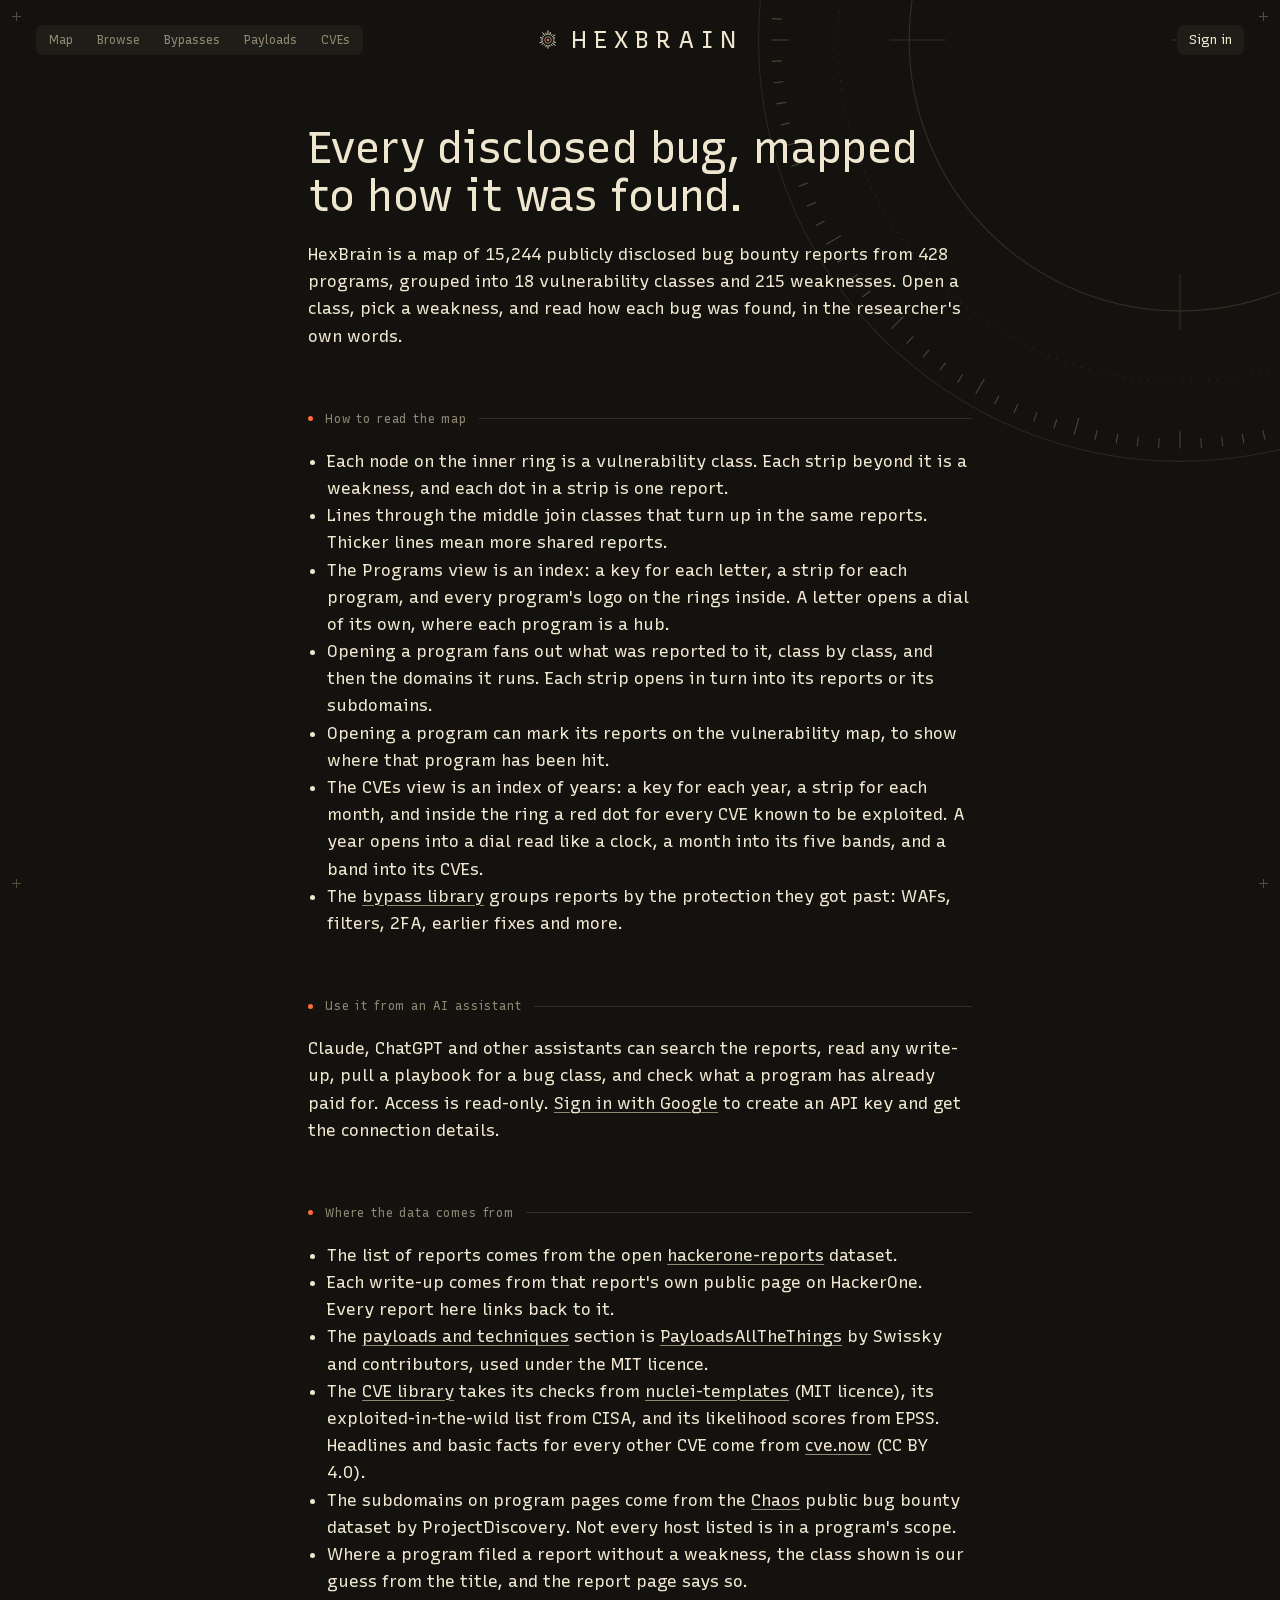
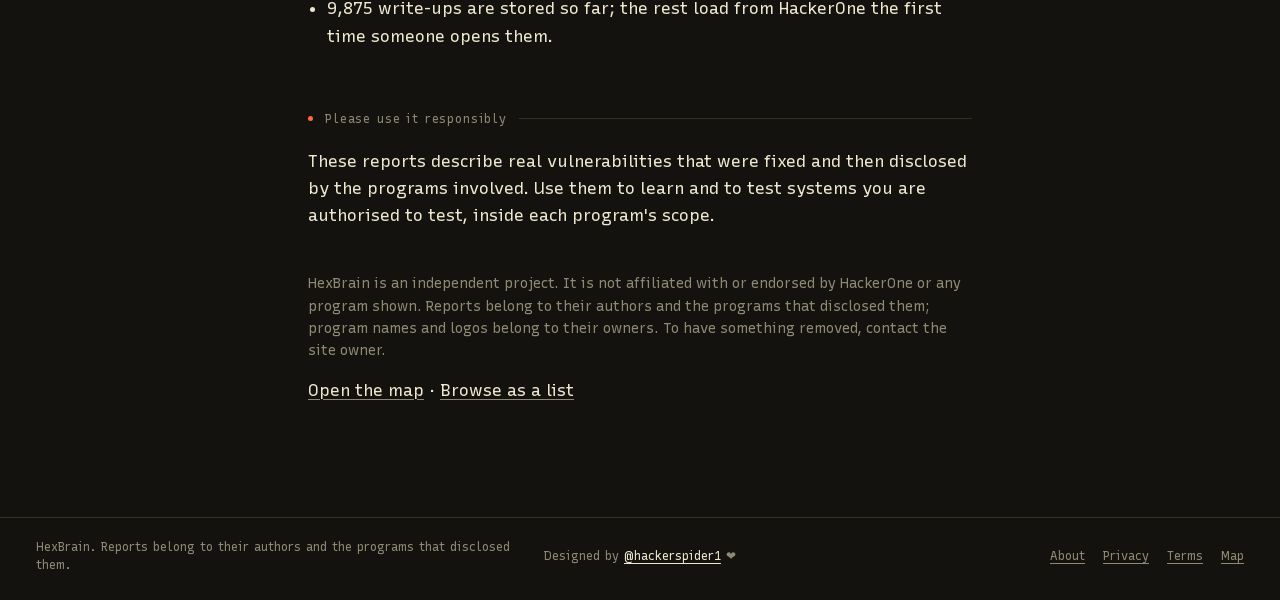
==== pages_data/about.html @ ba52390b "Initial commit: HexBrain UI replica, SQLite backend, and open MCP server" ====
<!DOCTYPE html><html lang="en" class="_8ARs4a_variable"><head><meta charSet="utf-8"/><meta name="viewport" content="width=device-width, initial-scale=1"/><link rel="stylesheet" href="/_next/static/chunks/416lmkmhwqpry.css" nonce="ZTY1MzIzOGEtMzE4NS00ZjRkLWI3OTAtY2VjZjJjMjdhNmU1" data-precedence="next"/><link rel="stylesheet" href="/_next/static/chunks/011-me4-8e8rf.css" nonce="ZTY1MzIzOGEtMzE4NS00ZjRkLWI3OTAtY2VjZjJjMjdhNmU1" data-precedence="next"/><link rel="preload" as="script" fetchPriority="low" nonce="ZTY1MzIzOGEtMzE4NS00ZjRkLWI3OTAtY2VjZjJjMjdhNmU1" href="/_next/static/chunks/0om_k9402_tkz.js"/><script src="/_next/static/chunks/0jqm9ii3spicz.js" async="" nonce="ZTY1MzIzOGEtMzE4NS00ZjRkLWI3OTAtY2VjZjJjMjdhNmU1"></script><script src="/_next/static/chunks/33pxqug3ih5w2.js" async="" nonce="ZTY1MzIzOGEtMzE4NS00ZjRkLWI3OTAtY2VjZjJjMjdhNmU1"></script><script src="/_next/static/chunks/0zt06b94h4gnd.js" async="" nonce="ZTY1MzIzOGEtMzE4NS00ZjRkLWI3OTAtY2VjZjJjMjdhNmU1"></script><script src="/_next/static/chunks/turbopack-077hmtqrhcoji.js" async="" nonce="ZTY1MzIzOGEtMzE4NS00ZjRkLWI3OTAtY2VjZjJjMjdhNmU1"></script><script src="/_next/static/chunks/1n14_y55ag4pz.js" async="" nonce="ZTY1MzIzOGEtMzE4NS00ZjRkLWI3OTAtY2VjZjJjMjdhNmU1"></script><script src="/_next/static/chunks/12zfkupch3hfq.js" async="" nonce="ZTY1MzIzOGEtMzE4NS00ZjRkLWI3OTAtY2VjZjJjMjdhNmU1"></script><script src="/_next/static/chunks/35sssb3z2fs_8.js" async="" nonce="ZTY1MzIzOGEtMzE4NS00ZjRkLWI3OTAtY2VjZjJjMjdhNmU1"></script><script src="/_next/static/chunks/3evb1174nt9f7.js" async="" nonce="ZTY1MzIzOGEtMzE4NS00ZjRkLWI3OTAtY2VjZjJjMjdhNmU1"></script><meta name="theme-color" content="#13120e"/><meta name="color-scheme" content="dark"/><title>About · HexBrain</title><meta name="description" content="What this map of disclosed bug bounty reports is, where its data comes from, and how to connect an AI assistant to it."/><meta name="application-name" content="HexBrain"/><link rel="author" href="https://hexbrainai.com"/><meta name="author" content="HexBrain"/><link rel="manifest" href="/manifest.webmanifest"/><meta name="keywords" content="bug bounty,bug bounty reports,HackerOne disclosed reports,hacktivity,bug bounty write-ups,vulnerability write-ups,XSS,SSRF,IDOR,SQL injection,account takeover,security research,pentest,AI security"/><meta name="creator" content="HexBrain"/><meta name="publisher" content="HexBrain"/><meta name="robots" content="index, follow"/><meta name="googlebot" content="index, follow, max-image-preview:large, max-snippet:-1"/><meta name="category" content="security"/><link rel="canonical" href="https://hexbrainai.com/about"/><meta name="format-detection" content="telephone=no, address=no, email=no"/><meta property="og:title" content="HexBrain: Every disclosed bug, mapped to how it was found."/><meta property="og:description" content="An interactive map of publicly disclosed HackerOne bug bounty reports, grouped by vulnerability class, weakness and program, with every write-up in full. Connect Claude, ChatGPT or any AI assistant to search it while you test."/><meta property="og:url" content="https://hexbrainai.com"/><meta property="og:site_name" content="HexBrain"/><meta property="og:image" content="https://hexbrainai.com/opengraph-image?a085bf5861d4821d"/><meta property="og:image:type" content="image/png"/><meta property="og:image:width" content="1200"/><meta property="og:image:height" content="630"/><meta property="og:image:alt" content="HexBrain: Every disclosed bug, mapped to how it was found."/><meta property="og:type" content="website"/><meta name="twitter:card" content="summary_large_image"/><meta name="twitter:title" content="HexBrain: Every disclosed bug, mapped to how it was found."/><meta name="twitter:description" content="An interactive map of publicly disclosed HackerOne bug bounty reports, grouped by vulnerability class, weakness and program, with every write-up in full. Connect Claude, ChatGPT or any AI assistant to search it while you test."/><meta name="twitter:image" content="https://hexbrainai.com/opengraph-image?a085bf5861d4821d"/><meta name="twitter:image:alt" content="HexBrain: Every disclosed bug, mapped to how it was found."/><meta name="twitter:image:type" content="image/png"/><meta name="twitter:image:width" content="1200"/><meta name="twitter:image:height" content="630"/><link rel="icon" href="/favicon.ico?favicon.2y4vcmtb0bvrm.ico" sizes="96x96" type="image/x-icon"/><link rel="icon" href="/icon?5dc40c13537c1d65" type="image/png" sizes="96x96"/><link rel="apple-touch-icon" href="/apple-icon?b90d47bff3b1d48e" type="image/png" sizes="180x180"/><meta name="next-size-adjust" content=""/><script src="/_next/static/chunks/0cz1d0mv5g_q7.js" noModule="" nonce="ZTY1MzIzOGEtMzE4NS00ZjRkLWI3OTAtY2VjZjJjMjdhNmU1"></script></head><body><div hidden=""><!--$--><!--/$--></div><div class="TxLLoq_sheet"><svg class="TxLLoq_dial" viewBox="0 0 800 800" aria-hidden="true" focusable="false"><g class="TxLLoq_turn"><path d="M764.0 400.0L780.0 400.0M770.5 419.4L779.5 419.9M769.0 438.8L777.9 439.7M766.4 458.0L775.3 459.4M762.9 477.1L771.7 479.0M751.6 494.2L767.1 498.4M752.8 514.6L761.4 517.4M746.4 533.0L754.8 536.2M738.9 550.9L747.1 554.6M730.6 568.4L738.6 572.5M715.2 582.0L729.1 590.0M711.1 602.1L718.7 607.0M700.1 618.1L707.4 623.4M688.3 633.5L695.3 639.1M675.7 648.2L682.4 654.3M657.4 657.4L668.7 668.7M648.2 675.7L654.3 682.4M633.5 688.3L639.1 695.3M618.1 700.1L623.4 707.4M602.1 711.1L607.0 718.7M582.0 715.2L590.0 729.1M568.4 730.6L572.5 738.6M550.9 738.9L554.6 747.1M533.0 746.4L536.2 754.8M514.6 752.8L517.4 761.4M494.2 751.6L498.4 767.1M477.1 762.9L479.0 771.7M458.0 766.4L459.4 775.3M438.8 769.0L439.7 777.9M419.4 770.5L419.9 779.5M400.0 764.0L400.0 780.0M380.6 770.5L380.1 779.5M361.2 769.0L360.3 777.9M342.0 766.4L340.6 775.3M322.9 762.9L321.0 771.7M305.8 751.6L301.6 767.1M285.4 752.8L282.6 761.4M267.0 746.4L263.8 754.8M249.1 738.9L245.4 747.1M231.6 730.6L227.5 738.6M218.0 715.2L210.0 729.1M197.9 711.1L193.0 718.7M181.9 700.1L176.6 707.4M166.5 688.3L160.9 695.3M151.8 675.7L145.7 682.4M142.6 657.4L131.3 668.7M124.3 648.2L117.6 654.3M111.7 633.5L104.7 639.1M99.9 618.1L92.6 623.4M88.9 602.1L81.3 607.0M84.8 582.0L70.9 590.0M69.4 568.4L61.4 572.5M61.1 550.9L52.9 554.6M53.6 533.0L45.2 536.2M47.2 514.6L38.6 517.4M48.4 494.2L32.9 498.4M37.1 477.1L28.3 479.0M33.6 458.0L24.7 459.4M31.0 438.8L22.1 439.7M29.5 419.4L20.5 419.9M36.0 400.0L20.0 400.0M29.5 380.6L20.5 380.1M31.0 361.2L22.1 360.3M33.6 342.0L24.7 340.6M37.1 322.9L28.3 321.0M48.4 305.8L32.9 301.6M47.2 285.4L38.6 282.6M53.6 267.0L45.2 263.8M61.1 249.1L52.9 245.4M69.4 231.6L61.4 227.5M84.8 218.0L70.9 210.0M88.9 197.9L81.3 193.0M99.9 181.9L92.6 176.6M111.7 166.5L104.7 160.9M124.3 151.8L117.6 145.7M142.6 142.6L131.3 131.3M151.8 124.3L145.7 117.6M166.5 111.7L160.9 104.7M181.9 99.9L176.6 92.6M197.9 88.9L193.0 81.3M218.0 84.8L210.0 70.9M231.6 69.4L227.5 61.4M249.1 61.1L245.4 52.9M267.0 53.6L263.8 45.2M285.4 47.2L282.6 38.6M305.8 48.4L301.6 32.9M322.9 37.1L321.0 28.3M342.0 33.6L340.6 24.7M361.2 31.0L360.3 22.1M380.6 29.5L380.1 20.5M400.0 36.0L400.0 20.0M419.4 29.5L419.9 20.5M438.8 31.0L439.7 22.1M458.0 33.6L459.4 24.7M477.1 37.1L479.0 28.3M494.2 48.4L498.4 32.9M514.6 47.2L517.4 38.6M533.0 53.6L536.2 45.2M550.9 61.1L554.6 52.9M568.4 69.4L572.5 61.4M582.0 84.8L590.0 70.9M602.1 88.9L607.0 81.3M618.1 99.9L623.4 92.6M633.5 111.7L639.1 104.7M648.2 124.3L654.3 117.6M657.4 142.6L668.7 131.3M675.7 151.8L682.4 145.7M688.3 166.5L695.3 160.9M700.1 181.9L707.4 176.6M711.1 197.9L718.7 193.0M715.2 218.0L729.1 210.0M730.6 231.6L738.6 227.5M738.9 249.1L747.1 245.4M746.4 267.0L754.8 263.8M752.8 285.4L761.4 282.6M751.6 305.8L767.1 301.6M762.9 322.9L771.7 321.0M766.4 342.0L775.3 340.6M769.0 361.2L777.9 360.3M770.5 380.6L779.5 380.1"></path></g><circle cx="400" cy="400" r="392"></circle><circle cx="400" cy="400" r="318" stroke-dasharray="1 7"></circle><circle cx="400" cy="400" r="252"></circle><path d="M400 130V182M400 618V670M130 400H182M618 400H670M392 400H408M400 392V408"></path></svg><i class="TxLLoq_corner TxLLoq_tl" aria-hidden="true"></i><i class="TxLLoq_corner TxLLoq_tr" aria-hidden="true"></i><i class="TxLLoq_corner TxLLoq_bl" aria-hidden="true"></i><i class="TxLLoq_corner TxLLoq_br" aria-hidden="true"></i><header class="TxLLoq_top"><nav class="TxLLoq_nav" aria-label="Sections"><a href="/">Map</a><a href="/browse">Browse</a><a href="/bypasses">Bypasses</a><a href="/payloads">Payloads</a><a href="/cves">CVEs</a></nav><a class="TxLLoq_brand" aria-label="HexBrain: open the map" href="/"><svg width="22" height="22" viewBox="0 0 64 64" aria-hidden="true" focusable="false"><path d="M32.0 17.0L32.0 4.0M36.6 17.7L39.4 9.2M40.8 19.9L44.3 15.0M44.1 23.2L53.0 16.7M46.3 27.4L52.9 25.2M47.0 32.0L51.0 32.0M46.3 36.6L54.8 39.4M44.1 40.8L53.8 47.9M40.8 44.1L44.3 49.0M36.6 46.3L38.2 51.0M32.0 47.0L32.0 57.0M27.4 46.3L25.2 52.9M23.2 44.1L20.8 47.4M19.9 40.8L13.4 45.5M17.7 36.6L7.3 40.0M17.0 32.0L11.0 32.0M17.7 27.4L9.2 24.6M19.9 23.2L15.8 20.2M23.2 19.9L16.1 10.2M27.4 17.7L25.2 11.1" stroke="currentColor" stroke-width="2.7" fill="none"></path><circle cx="32" cy="32" r="9.5" fill="none" stroke="currentColor" stroke-width="1.6"></circle><circle cx="32" cy="32" r="3.4" fill="#ff6a3d"></circle></svg>HexBrain</a><div class="TxLLoq_right"><a href="/account">Sign in</a></div></header><main class="xke5qq_page"><h1>Every disclosed bug, mapped to how it was found.</h1><p>HexBrain<!-- --> is a map of <!-- -->15,244<!-- --> publicly disclosed bug bounty reports from <!-- -->428<!-- --> programs, grouped into <!-- -->18<!-- --> vulnerability classes and <!-- -->215<!-- --> weaknesses. Open a class, pick a weakness, and read how each bug was found, in the researcher&#x27;s own words.</p><h2>How to read the map</h2><ul><li>Each node on the inner ring is a vulnerability class. Each strip beyond it is a weakness, and each dot in a strip is one report.</li><li>Lines through the middle join classes that turn up in the same reports. Thicker lines mean more shared reports.</li><li>The Programs view is an index: a key for each letter, a strip for each program, and every program&#x27;s logo on the rings inside. A letter opens a dial of its own, where each program is a hub.</li><li>Opening a program fans out what was reported to it, class by class, and then the domains it runs. Each strip opens in turn into its reports or its subdomains.</li><li>Opening a program can mark its reports on the vulnerability map, to show where that program has been hit.</li><li>The CVEs view is an index of years: a key for each year, a strip for each month, and inside the ring a red dot for every CVE known to be exploited. A year opens into a dial read like a clock, a month into its five bands, and a band into its CVEs.</li><li>The <a href="/bypasses">bypass library</a> groups reports by the protection they got past: WAFs, filters, 2FA, earlier fixes and more.</li></ul><h2>Use it from an AI assistant</h2><p>Claude, ChatGPT and other assistants can search the reports, read any write-up, pull a playbook for a bug class, and check what a program has already paid for. Access is read-only.<!-- --> <a href="/account">Sign in with Google</a> to create an API key and get the connection details.</p><h2>Where the data comes from</h2><ul><li>The list of reports comes from the open <a href="https://github.com/reddelexc/hackerone-reports" target="_blank" rel="noopener noreferrer">hackerone-reports</a> dataset.</li><li>Each write-up comes from that report&#x27;s own public page on HackerOne. Every report here links back to it.</li><li>The <a href="/payloads">payloads and techniques</a> section is <a href="https://github.com/swisskyrepo/PayloadsAllTheThings" target="_blank" rel="noopener noreferrer">PayloadsAllTheThings</a> by Swissky and contributors, used under the MIT licence.</li><li>The <a href="/cves">CVE library</a> takes its checks from <a href="https://github.com/projectdiscovery/nuclei-templates" target="_blank" rel="noopener noreferrer">nuclei-templates</a> (MIT licence), its exploited-in-the-wild list from CISA, and its likelihood scores from EPSS. Headlines and basic facts for every other CVE come from <a href="https://cve.now" target="_blank" rel="noopener noreferrer">cve.now</a> (CC BY 4.0).</li><li>The subdomains on program pages come from the <a href="https://chaos.projectdiscovery.io" target="_blank" rel="noopener noreferrer">Chaos</a> public bug bounty dataset by ProjectDiscovery. Not every host listed is in a program&#x27;s scope.</li><li>Where a program filed a report without a weakness, the class shown is our guess from the title, and the report page says so.</li><li>9,875<!-- --> write-ups are stored so far; the rest load from HackerOne the first time someone opens them.</li></ul><h2>Please use it responsibly</h2><p>These reports describe real vulnerabilities that were fixed and then disclosed by the programs involved. Use them to learn and to test systems you are authorised to test, inside each program&#x27;s scope.</p><p class="xke5qq_small">HexBrain<!-- --> is an independent project. It is not affiliated with or endorsed by HackerOne or any program shown. Reports belong to their authors and the programs that disclosed them; program names and logos belong to their owners. To have something removed, contact the site owner.</p><p><a href="/">Open the map</a> · <a href="/browse">Browse as a list</a></p></main><footer class="TxLLoq_foot"><span>HexBrain<!-- -->. Reports belong to their authors and the programs that disclosed them.</span><span class="TxLLoq_by">Designed by <a href="https://github.com/hackerspider1" target="_blank" rel="noopener noreferrer">@hackerspider1</a> <span aria-label="with love" role="img">❤️</span></span><nav aria-label="More"><a href="/about">About</a><a href="/privacy">Privacy</a><a href="/terms">Terms</a><a href="/">Map</a></nav></footer></div><!--$--><!--/$--><script nonce="ZTY1MzIzOGEtMzE4NS00ZjRkLWI3OTAtY2VjZjJjMjdhNmU1" id="_R_">(globalThis["TURBOPACK"] || (globalThis["TURBOPACK"] = [])).push({"otherChunks":["static/chunks/0om_k9402_tkz.js","static/chunks/0jqm9ii3spicz.js","static/chunks/33pxqug3ih5w2.js","static/chunks/0zt06b94h4gnd.js"],"runtimeModuleIds":[326]});</script><script src="/_next/static/chunks/0om_k9402_tkz.js" nonce="ZTY1MzIzOGEtMzE4NS00ZjRkLWI3OTAtY2VjZjJjMjdhNmU1" async=""></script><script nonce="ZTY1MzIzOGEtMzE4NS00ZjRkLWI3OTAtY2VjZjJjMjdhNmU1">(self.__next_f=self.__next_f||[]).push([0])</script><script nonce="ZTY1MzIzOGEtMzE4NS00ZjRkLWI3OTAtY2VjZjJjMjdhNmU1">self.__next_f.push([1,"1:\"$Sreact.fragment\"\n2:\"/_next/static/chunks/1n14_y55ag4pz.js\"\n3:I[31058,[\"$2\"],\"default\"]\n4:\"/_next/static/chunks/12zfkupch3hfq.js\"\n5:\"/_next/static/chunks/35sssb3z2fs_8.js\"\n6:I[58298,[\"$4\",\"$5\"],\"default\"]\n7:I[59496,[\"$2\"],\"default\"]\nd:I[77949,[\"$2\"],\"OutletBoundary\"]\ne:\"$Sreact.suspense\"\n10:\"ViewportBoundary\"\n11:I[77949,[\"$2\"],\"$10\"]\n13:\"MetadataBoundary\"\n14:I[77949,[\"$2\"],\"$13\"]\n16:I[62792,[],\"default\",1]\n:HL[\"/_next/static/chunks/416lmkmhwqpry.css\",\"style\",{\"nonce\":\"ZTY1MzIzOGEtMzE4NS00ZjRkLWI3OTAtY2VjZjJjMjdhNmU1\"}]\n:HL[\"/_next/static/media/4ecdafc131d86bc7-s.p.3sv7b0sph4gaf.woff2\",\"font\",{\"crossOrigin\":\"\",\"nonce\":\"ZTY1MzIzOGEtMzE4NS00ZjRkLWI3OTAtY2VjZjJjMjdhNmU1\",\"type\":\"font/woff2\"}]\n:HL[\"/_next/static/chunks/011-me4-8e8rf.css\",\"style\",{\"nonce\":\"ZTY1MzIzOGEtMzE4NS00ZjRkLWI3OTAtY2VjZjJjMjdhNmU1\"}]\na:X\nb:[[\"children\",{\"s\":\"__PAGE__\",\"d\":{\"r\":[\"$\",\"$1\",\"c\",{\"children\":[\"$Lc\",[[\"$\",\"link\",\"0\",{\"rel\":\"stylesheet\",\"href\":\"/_next/static/chunks/011-me4-8e8rf.css\",\"precedence\":\"next\",\"crossOrigin\":\"$undefined\",\"nonce\":\"ZTY1MzIzOGEtMzE4NS00ZjRkLWI3OTAtY2VjZjJjMjdhNmU1\"}],[\"$\",\"script\",\"script-0\",{\"src\":\"/_next/static/chunks/3evb1174nt9f7.js\",\"async\":true,\"nonce\":\"ZTY1MzIzOGEtMzE4NS00ZjRkLWI3OTAtY2VjZjJjMjdhNmU1\"}]],[\"$\",\"$Ld\",null,{\"children\":[\"$\",\"$e\",null,{\"name\":\"Next.MetadataOutlet\",\"children\":\"$@f\"}]}]]}],\"p\":false,\"v\":null}}]]\n9:[[\"children\",{\"s\":\"about\",\"d\":{\"r\":[\"$\",\"$1\",\"c\",{\"children\":[null,[\"$\",\"$L3\",null,{\"parallelRouterKey\":\"children\",\"error\":\"$undefined\",\"errorStyles\":\"$undefined\",\"errorScripts\":\"$undefined\",\"template\":[\"$\",\"$L7\",null,{}],\"templateStyles\":\"$undefined\",\"templateScripts\":\"$undefined\",\"notFound\":\"$undefined\",\"forbidden\":\"$undefined\",\"unauthorized\":\"$undefined\"}]]}],\"p\":false,\"v\":\"$a\"},\"c\":\"$Qb\"}]]\n0:{\"P\":null,\"c\":[\"\",\"about\"],\"q\":\"\",\"i\":false,\"t\":{\"t\":{\"s\":\"\",\"h\":16,\"d\":{\"r\":[\"$\",\"$1\",\"c\",{\"children\":[[[\"$\",\"link\",\"0\",{\"rel\":\"stylesheet\",\"href\":\"/_next/static/chunks/416lmkmhwqpry.css\",\"precedence\":\"next\",\"crossOrigin\":\"$undefined\",\"nonce\":\"ZTY1MzIzOGEtMzE4NS00ZjRkLWI3OTAtY2VjZjJjMjdhNmU1\"}]],[\"$\",\"html\",null,{\"lang\":\"en\",\"className\":\"_8ARs4a_variable\",\"children\":[\"$\",\"body\",null,{\"children\":[\"$\",\"$L3\",null,{\"parallelRouterKey\":\"children\",\"error\":\"$6\",\"errorStyles\":[[\"$\",\"link\",\"0\",{\"rel\":\"stylesheet\",\"href\":\"/_next/static/chunks/011-me4-8e8rf.css\",\"precedence\":\"next\",\"crossOrigin\":\"$undefined\",\"nonce\":\"ZTY1MzIzOGEtMzE4NS00ZjRkLWI3OTAtY2VjZjJjMjdhNmU1\"}]],\"errorScripts\":[[\"$\",\"script\",\"script-0\",{\"src\":\"/_next/static/chunks/12zfkupch3hfq.js\",\"async\":true,\"nonce\":\"ZTY1MzIzOGEtMzE4NS00ZjRkLWI3OTAtY2VjZjJjMjdhNmU1\"}],[\"$\",\"script\",\"script-1\",{\"src\":\"/_next/static/chunks/35sssb3z2fs_8.js\",\"async\":true,\"nonce\":\"ZTY1MzIzOGEtMzE4NS00ZjRkLWI3OTAtY2VjZjJjMjdhNmU1\"}]],\"template\":[\"$\",\"$L7\",null,{}],\"templateStyles\":\"$undefined\",\"templateScripts\":\"$undefined\",\"notFound\":[\"$L8\",[[\"$\",\"link\",\"0\",{\"rel\":\"stylesheet\",\"href\":\"/_next/static/chunks/011-me4-8e8rf.css\",\"precedence\":\"next\",\"crossOrigin\":\"$undefined\",\"nonce\":\"ZTY1MzIzOGEtMzE4NS00ZjRkLWI3OTAtY2VjZjJjMjdhNmU1\"}]]],\"forbidden\":\"$undefined\",\"unauthorized\":\"$undefined\"}]}]}]]}],\"p\":false,\"v\":null},\"c\":\"$Q9\"},\"h\":{\"r\":[\"$\",\"$1\",\"h\",{\"children\":[null,[\"$\",\"$L11\",null,{\"children\":\"$L12\"}],[\"$\",\"$L14\",null,{\"children\":[[\"$\",\"div\",null,{\"hidden\":true,\"children\":[\"$\",\"$e\",null,{\"name\":\"Next.Metadata\",\"children\":\"$L15\"}]}],null]}],[\"$\",\"meta\",null,{\"name\":\"next-size-adjust\",\"content\":\"\"}]]}],\"p\":false,\"v\":null}},\"m\":\"$undefined\",\"G\":[\"$16\",[[\"$\",\"link\",\"0\",{\"rel\":\"stylesheet\",\"href\":\"/_next/static/chunks/416lmkmhwqpry.css\",\"precedence\":\"next\",\"crossOrigin\":\"$undefined\",\"nonce\":\"ZTY1MzIzOGEtMzE4NS00ZjRkLWI3OTAtY2VjZjJjMjdhNmU1\"}]]],\"S\":false,\"r\":\"$undefined\",\"s\":\"$undefined\",\"a\":\"$undefined\",\"l\":\"$undefined\",\"p\":\"$undefined\",\"d\":\"$undefined\",\"b\":\"NkeMn4vjCz0yV9Htg3qYw\"}\na:C\n17:Tadc,M764.0 400.0L780.0 400.0M770.5 419.4L779.5 419.9M769.0 438.8L777.9 439.7M766.4 458.0L775.3 459.4M762.9 477.1L771.7 479.0M751.6 494.2L767.1 498.4M752.8 514.6L761.4 517.4M746.4 533.0L754.8 536.2M738.9 550.9L747.1 554.6M730.6 568.4L738.6 572.5M715.2 582.0L729.1 590.0M711.1 602.1L718.7 607.0M700.1 618.1L707.4 623.4M688.3 633.5L695.3 639.1M675.7 648.2L682.4 654.3M657.4 657.4L668.7 668.7M648.2 675.7L654.3 682.4M633.5 688.3L639.1 695.3M618.1 700.1L623.4 707.4M602.1 711.1L607.0 718.7M582.0 715.2L590.0 729.1M568.4 730.6L572.5 738.6M550.9 738.9L554.6 747.1M533.0 746.4L536.2 754.8M514.6 752.8L517.4 761.4M494.2 751.6L498.4 767.1M477.1 762.9L479.0 771.7M458.0 766.4L459.4 775.3M438.8 769.0L439.7 777.9M419.4 770.5L419.9 779.5M400.0 764.0L400.0 780.0M380.6 770.5L380.1 779.5M361.2 769.0L360.3 777.9M342.0 766.4L340.6 775.3M322.9 762.9L321.0 771.7M305.8 751.6L301.6 767.1M285.4 752.8L282.6 761.4M267.0 746.4L263.8 754.8M249.1 738.9L245.4 747.1M231.6 730.6L227.5 738.6M218.0 715.2L210.0 729.1M197.9 711.1L193.0 718.7M181.9 700.1L176.6 707.4M166.5 688.3L160.9 695.3M151.8 675.7L145.7 682.4M142.6 657.4L131.3 668.7M124.3 648.2L117.6 654.3M111.7 633.5L104.7 639.1M99.9 618.1L92.6 623.4M88.9 602.1L81.3 607.0M84.8 582.0L70.9 590.0M69.4 568.4L61.4 572.5M61.1 550.9L52.9 554.6M53.6 533.0L45.2 536.2M47.2 514.6L38.6 517.4M48.4 494.2L32.9 498.4M37.1 477.1L28.3 479.0M33.6 458.0L24.7 459.4M31.0 438.8L22.1 439.7M29.5 419.4L20.5 419.9M36.0 400.0L20.0 400.0M29.5 380.6L20.5 380.1M31.0 361.2L22.1 360.3M33.6 342.0L24.7 340.6M37.1 322.9L28.3 321.0M48.4 305.8L32.9 301.6M47.2 285.4L38.6 282.6M53.6 267.0L45.2 263.8M61.1 249.1L52.9 245.4M69.4 231.6L61.4 227.5M84.8 218.0L70.9 210.0M88.9 197.9L81.3 193.0M99.9 181.9L92.6 176.6M111.7 166.5L104.7 160.9M124.3 151.8L117.6 145.7M142.6 142.6L131.3 131.3M151.8 124.3L145.7 117.6M166.5 111.7L160.9 104.7M181.9 99.9L176.6 92.6M197.9 88.9L193.0 81.3M218.0 84.8L210.0 70.9M231.6 69.4L227.5 61.4M249.1 61.1L245.4 52.9M267.0 53.6L263.8 45.2M285.4 47.2L282.6 38.6M305.8 48.4L301.6 32.9M322.9 37.1L321.0 28.3M342.0 33.6L340.6 24.7M361.2 31.0L360.3 22.1M380.6 29.5L380.1 20.5M400.0 36.0L400.0 20.0M419.4 29.5L419.9 20.5M438.8 31.0L439.7 22.1M458.0 33.6L459.4 24.7M477.1 37.1L479.0 28.3M494.2 48.4L498.4 32.9M514.6 47.2L517.4 38.6M533.0 53.6L536.2 45.2M550.9 61.1L554.6 52.9M568.4 69.4L572.5 61.4M582.0 84.8L590.0 70.9M602.1 88.9L607.0 81.3M618.1 99.9L623.4 92.6M633.5 111.7L639.1 104.7M648.2 124.3L654.3 117.6M657.4 142.6L668.7 131.3M675.7 151.8L682.4 145.7M688.3 166.5L695.3 160.9M700.1 181.9L707.4 176.6M711.1 197.9L718.7 193.0M715.2 218.0L729.1 210.0M730.6 231.6L738.6 227.5M738.9 249.1L747.1 245.4M746.4 267.0L754.8 263.8M752.8 285.4L761.4 282.6M751.6 305.8L767.1 301.6M762.9 322.9L771.7 321.0M766.4 342.0L775.3 340.6M769.0 361.2L777.9 360.3M770.5 380.6L779.5 380.18:[\"$\",\"div\",null,{\"className\":\"TxLLoq_sheet\",\"children\":[[\"$\",\"svg\",null,{\"className\":\"TxLLoq_dial\",\"viewBox\":\"0 0 800 800\",\"aria-hidden\":\"true\",\"focusable\":\"false\",\"children\":[[\"$\",\"g\",null,{\"className\":\"TxLLoq_turn\",\"children\":[\"$\",\"path\",null,{\"d\":\"$17\"}]}],[\"$\",\"circle\",null,{\"cx\":\"400\",\"cy\":\"400\",\"r\":\"392\"}],[\"$\",\"circle\",null,{\"cx\":\"400\",\"cy\":\"400\",\"r\":\"318\",\"strokeDasharray\":\"1 7\"}],[\"$\",\"circle\",null,{\"cx\":\"400\",\"cy\":\"400\",\"r\":\"252\"}],[\"$\",\"path\",null,{\"d\":\"M400 130V182M400 618V670M130 400H182M618 400H670M392 400H408M400 392V408\"}]]}],[[\"$\",\"i\",\"tl\",{\"className\":\"TxLLoq_corner TxLLoq_tl\",\"aria-hidden\":\"true\"}],[\"$\",\"i\",\"tr\",{\"className\":\"TxLLoq_corner TxLLoq_tr\",\"aria-hidden\":\"true\"}],\"$L18\",\"$L19\"],\"$L1a\",\"$L1b\",\"$L1c\"]}]\n1d:Tadc,M764.0 400.0L780.0 400.0M770.5 419.4L779.5 419.9M769.0 438.8L777.9 439.7M766.4 458.0L775.3 459.4M762.9 477.1L771.7 479.0M751.6 494.2L767.1 498.4M752.8 514.6L761.4 517.4M746.4 533.0L754.8 536.2M738.9 550.9L747.1 554.6M730.6 568.4L738.6 572.5M715.2 582.0L729.1 590.0M711.1 602.1L718.7 607.0M700.1 618.1L707.4 623.4M688.3 633.5L695.3 639.1M675.7 648.2L682.4 654.3M657.4 657.4L668.7 668.7M648.2 675.7L654.3 682.4M633.5 688.3L639.1 695.3M618.1 700.1L623.4 707.4M602.1 711.1L607.0 718.7M582.0 715.2L590.0 729.1M568.4 730.6L572.5 738.6M550.9 738.9L554.6 747.1M533.0 746.4L536.2 754.8M514.6 752.8L517.4 761.4M494.2 751.6L498.4 767.1M477.1 762.9L479.0 771.7M458.0 766.4L459.4 775.3M438.8 769.0L439.7 777.9M419.4 770.5L419.9 779.5M400.0 764.0L400.0 780.0M380.6 770.5L380.1 779.5M361.2 769.0L360.3 777.9M342.0 766.4L340.6 775.3M322.9 762.9L321.0 771.7M305.8 751.6L301.6 767.1M285.4 752.8L282.6 761.4M267.0 746.4L263.8 754.8M249.1 738.9L245.4 747.1M231.6 730.6L227.5 738.6M218.0 715.2L210.0 729.1M197.9 711.1L193.0 718.7M181.9 700.1L176.6 707.4M166.5 688.3L160.9 695.3M151.8 675.7L145.7 682.4M142.6 657.4L131.3 668.7M124.3 648.2L117.6 654.3M111.7 633.5L104.7 639.1M99.9 618.1L92.6 623.4M88.9 602.1L81.3 607.0M84.8 582.0L70.9 590.0M69.4 568.4L61.4 572.5M61.1 550.9L52.9 554.6M53.6 533.0L45.2 536.2M47.2 514.6L38.6 517.4M48.4 494.2L32.9 498.4M37.1 477.1L28.3 479.0M33.6 458.0L24.7 459.4M31.0 438.8L22.1 439.7M29.5 419.4L20.5 419.9M36.0 400.0L20.0 400.0M29.5 380.6L20.5 380.1M31.0 361.2L22.1 360.3M33.6 342.0L24.7 340.6M37.1 322.9L28.3 321.0M48.4 305.8L32.9 301.6M47.2 285.4L38.6 282.6M53.6 267.0L45.2 263.8M61.1 249.1L52.9 245.4M69.4 231.6L61.4 227.5M84.8 218.0L70.9 210.0M88.9 197.9L81.3 193.0M99.9 181.9L92.6 176.6M111.7 166.5L104.7 160.9M124.3 151.8L117.6 145.7M142.6 142.6L131.3 131.3M151.8 124.3L145.7 117.6M166.5 111.7L160.9 104.7M181.9 99.9L176.6 92.6M197.9 88.9L193.0 81.3M218.0 84.8L210.0 70.9M231.6 69.4L227.5 61.4M249.1 61.1L245.4 52.9M267.0 53.6L263.8 45.2M285.4 47.2L282.6 38.6M305.8 48.4L301.6 32.9M322.9 37.1L321.0 28.3M342.0 33.6L340.6 24.7M361.2 31.0L360.3 22.1M380.6 29.5L380.1 20.5M400.0 36.0L400.0 20.0M419.4 29.5L419.9 20.5M438.8 31.0L439.7 22.1M458.0 33.6L459.4 24.7M477.1 37.1L479.0 28.3M494.2 48.4L498.4 32.9M514.6 47.2L517.4 38.6M533.0 53.6L536.2 45.2M550.9 61.1L554.6 52.9M568.4 69.4L572.5 61.4M582.0 84.8L590.0 70.9M602.1 88.9L607.0 81.3M618.1 99.9L623.4 92.6M633.5 111.7L639.1 104.7M648.2 124.3L654.3 117.6M657.4 142.6L668.7 131.3M675.7 151.8L682.4 145.7M688.3 166.5L695.3 160.9M700.1 181.9L707.4 176.6M711.1 197.9L718.7 193.0M715.2 218.0L729.1 210.0M730.6 231.6L738.6 227.5M738.9 249.1L747.1 245.4M746.4 267.0L754.8 263.8M752.8 285.4L761.4 282.6M751.6 305.8L767.1 301.6M762.9 322.9L771.7 321.0M766.4 342.0L775.3 340.6M769.0 361.2L777.9 360.3M770.5 380.6L779.5 380.1c:[\"$\",\"div\",null,{\"className\":\"TxLLoq_sheet\",\"children\":[[\"$\",\"svg\",null,{\"className\":\"TxLLoq_dial\",\"viewBox\":\"0 0 800 800\",\"aria-hidden\":\"true\",\"focusable\":\"false\",\"children\":[[\"$\",\"g\",null,{\"className\":\"TxLLoq_turn\",\"children\":[\"$\",\"path\",null,{\"d\":\"$1d\"}]}],[\"$\",\"circle\",null,{\"cx\":\"400\",\"cy\":\"400\",\"r\":\"392\"}],[\"$\",\"circle\",null,{\"cx\":\"400\",\"cy\":\"400\",\"r\":\"318\",\"strokeDasharray\":\"1 7\"}],[\"$\",\"circle\",null,{\"cx\":\"400\",\"cy\":\"400\",\"r\":\"252\"}],[\"$\",\"path\",null,{\"d\":\"M400 130V182M400 618V670M130 400H182M618 400H670M392 400H408M400 392V408\"}]]}],[[\"$\",\"i\",\"tl\",{\"className\":\"TxLLoq_corner TxLLoq_tl\",\"aria-hidden\":\"true\"}],[\"$\",\"i\",\"tr\",{\"className\":\"TxLLoq_corner TxLLoq_tr\",\"aria-hidden\":\"true\"}],\"$L1e\",\"$L1f\"],\"$L20\",\"$L21\",\"$L22\"]}]\n23:\"/_next/static/chunks/3evb1174nt9f7.js\"\n24:I[36652,[\"$23\"],\"\"]\n18:[\"$\",\"i\",\"bl\",{\"className\":\"TxLLoq_corner TxLLoq_bl\",\"aria-hidden\":\"true\"}]\n19:[\"$\",\"i\",\"br\",{\"className\":\"TxLLoq_corner TxLLoq_br\",\"aria-hidden\":\"true\"}]\n1a:[\"$\",\"header\",null,{\"className\":\"TxLLoq_top\",\"children\":[[\"$\",\"nav\",null,{\"className\":\"TxLLoq_nav\",\"aria-label\":\"Sections\",\"children\":[[\"$\",\"$L24\",\"map\",{\"href\":\"/\",\"aria-current\":\"$undefined\",\"children\":\"Map\"}],[\"$\",\"$L24\",\"browse\",{\"href\":\"/browse\",\"aria-current\":\"$undefined\",\"children\":\"Browse\"}],[\"$\",\"$L24\",\"bypasses\",{\"href\":\"/bypasses\",\"aria-current\":\"$undefined\",\"children\":\"Bypasses\"}],[\"$\",\"$L24\",\"payloads\",{\"href\":\"/payloads\",\"aria-current\":\"$undefined\",\"children\":\"Payloads\"}],[\"$\",\"$L24\",\"cves\",{\"href\":\"/cves\",\"aria-current\":\"$undefined\",\"children\":\"CVEs\"}]]}],[\"$\",\"$L24\",null,{\"href\":\"/\",\"className\":\"TxLLoq_brand\",\"aria-label\":\"HexBrain: open the map\",\"children\":[[\"$\",\"svg\",null,{\"width\":22,\"height\":22,\"viewBox\":\"0 0 64 64\",\"aria-hidden\":\"true\",\"focusable\":\"false\",\"children\":[[\"$\",\"path\",null,{\"d\":\"M32.0 17.0L32.0 4.0M36.6 17.7L39.4 9.2M40.8 19.9L44.3 15.0M44.1 23.2L53.0 16.7M46.3 27.4L52.9 25.2M47.0 32.0L51.0 32.0M46.3 36.6L54.8 39.4M44.1 40.8L53.8 47.9M40.8 44.1L44.3 49.0M36.6 46.3L38.2 51.0M32.0 47.0L32.0 57.0M27.4 46.3L25.2 52.9M23.2 44.1L20.8 47.4M19.9 40.8L13.4 45.5M17.7 36.6L7.3 40.0M17.0 32.0L11.0 32.0M17.7 27.4L9.2 24.6M19.9 23.2L15.8 20.2M23.2 19.9L16.1 10.2M27.4 17.7L25.2 11.1\",\"stroke\":\"currentColor\",\"strokeWidth\":\"2.7\",\"fill\":\"none\"}],[\"$\",\"circle\",null,{\"cx\":\"32\",\"cy\":\"32\",\"r\":\"9.5\",\"fill\":\"none\",\"stroke\":\"currentColor\",\"strokeWidth\":\"1.6\"}],[\"$\",\"circle\",null,{\"cx\":\"32\",\"cy\":\"32\",\"r\":\"3.4\",\"fill\":\"#ff6a3d\"}]]}],\"HexBrain\"]}],[\"$\",\"div\",null,{\"className\":\"TxLLoq_right\",\"children\":[\"$undefined\",[\"$\",\"$L24\",null,{\"href\":\"/account\",\"children\":\"Sign in\"}]]}]]}]\n1b:[\"$\",\"main\",null,{\"className\":\"xke5qq_page\",\"children\":[[\"$\",\"h1\",null,{\"children\":\"That page is not on the map.\"}],[\"$\",\"p\",null,{\"children\":\"The address may be mistyped, or the report may never have been disclosed publicly.\"}],[\"$\",\"p\",null,{\"children\":[\"$\",\"$L24\",null,{\"href\":\"/\",\"children\":\"Open the map\"}]}]]}]\n1c:[\"$\",\"footer\",null,{\"className\":\"TxLLoq_foot\",\"children\":[[\"$\",\"span\",null,{\"children\":[\"HexBrain\",\". Reports belong to their authors and the programs that disclosed them.\"]}],[\"$\",\"span\",null,{\"className\":\"TxLLoq_by\",\"children\":[\"Designed by \",[\"$\",\"a\",null,{\"href\":\"https://github.com/hackerspider1\",\"target\":\"_blank\",\"rel\":\"noopener noreferrer\",\"children\":\"@hackerspider1\"}],\" \",[\"$\",\"span\",null,{\"aria-label\":\"with love\",\"role\":\"img\",\"children\":\"❤️\"}]]}],[\"$\",\"nav\",null,{\"aria-label\":\"More\",\"children\":[[\"$\",\"$L24\",null,{\"href\":\"/about\",\"children\":\"About\"}],[\"$\",\"$L24\",null,{\"href\":\"/privacy\",\"children\":\"Privacy\"}],[\"$\",\"$L24\",null,{\"href\":\"/terms\",\"children\":\"Terms\"}],[\"$\",\"$L24\",null,{\"href\":\"/\",\"children\":\"Map\"}]]}]]}]\n1e:[\"$\",\"i\",\"bl\",{\"className\":\"TxLLoq_corner TxLLoq_bl\",\"aria-hidden\":\"true\"}]\n1f:[\"$\",\"i\",\"br\",{\"className\":\"TxLLoq_corner TxLLoq_br\",\"aria-hidden\":\"true\"}]\n20:[\"$\",\"header\",null,{\"className\":\"TxLLoq_top\",\"children\":[[\"$\",\"nav\",null,{\"className\":\"TxLLoq_nav\",\"aria-label\":\"Sections\",\"children\":[[\"$\",\"$L24\",\"map\",{\"href\":\"/\",\"aria-current\":\"$undefined\",\"children\":\"Map\"}],[\"$\",\"$L24\",\"browse\",{\"href\":\"/browse\",\"aria-current\":\"$undefined\",\"children\":\"Browse\"}],[\"$\",\"$L24\",\"bypasses\",{\"href\":\"/bypasses\",\"aria-current\":\"$undefined\",\"children\":\"Bypasses\"}],[\"$\",\"$L24\",\"payloads\",{\"href\":\"/payloads\",\"aria-current\":\"$undefined\",\"children\":\"Payloads\"}],[\"$\",\"$L24\",\"cves\",{\"href\":\"/cves\",\"aria-current\":\"$undefined\",\"children\":\"CVEs\"}]]}],[\"$\",\"$L24\",null,{\"href\":\"/\",\"className\":\"TxLLoq_brand\",\"aria-label\":\"HexBrain: open the map\",\"children\":[[\"$\",\"svg\",null,{\"width\":22,\"height\":22,\"viewBox\":\"0 0 64 64\",\"aria-hidden\":\"true\",\"focusable\":\"false\",\"children\":[[\"$\",\"path\",null,{\"d\":\"M32.0 17.0L32.0 4.0M36.6 17.7L39.4 9.2M40.8 19.9L44.3 15.0M44.1 23.2L53.0 16.7M46.3 27.4L52.9 25.2M47.0 32.0L51.0 32.0M46.3 36.6L54.8 39.4M44.1 40.8L53.8 47.9M40.8 44.1L44.3 49.0M36.6 46.3L38.2 51.0M32.0 47.0L32.0 57.0M27.4 46.3L25.2 52.9M23.2 44.1L20.8 47.4M19.9 40.8L13.4 45.5M17.7 36.6L7.3 40.0M17.0 32.0L11.0 32.0M17.7 27.4L9.2 24.6M19.9 23.2L15.8 20.2M23.2 19.9L16.1 10.2M27.4 17.7L25.2 11.1\",\"stroke\":\"currentColor\",\"strokeWidth\":\"2.7\",\"fill\":\"none\"}],[\"$\",\"circle\",null,{\"cx\":\"32\",\"cy\":\"32\",\"r\":\"9.5\",\"fill\":\"none\",\"stroke\":\"currentColor\",\"strokeWidth\":\"1.6\"}],[\"$\",\"circle\",null,{\"cx\":\"32\",\"cy\":\"32\",\"r\":\"3.4\",\"fill\":\"#ff6a3d\"}]]}],\"HexBrain\"]}],[\"$\",\"div\",null,{\"className\":\"TxLLoq_right\",\"children\":[\"$undefined\",[\"$\",\"$L24\",null,{\"href\":\"/account\",\"children\":\"Sign in\"}]]}]]}]\n21:[\"$\",\"main\",null,{\"className\":\"xke5qq_page\",\"children\":[[\"$\",\"h1\",null,{\"children\":\"Every disclosed bug, mapped to how it was found.\"}],[\"$\",\"p\",null,{\"children\":[\"HexBrain\",\" is a map of \",\"15,244\",\" publicly disclosed bug bounty reports from \",\"428\",\" programs, grouped into \",\"18\",\" vulnerability classes and \",\"215\",\" weaknesses. Open a class, pick a weakness, and read how each bug was found, in the researcher's own words.\"]}],[\"$\",\"h2\",null,{\"children\":\"How to read the map\"}],[\"$\",\"ul\",null,{\"children\":[[\"$\",\"li\",null,{\"children\":\"Each node on the inner ring is a vulnerability class. Each strip beyond it is a weakness, and each dot in a strip is one report.\"}],[\"$\",\"li\",null,{\"children\":\"Lines through the middle join classes that turn up in the same reports. Thicker lines mean more shared reports.\"}],[\"$\",\"li\",null,{\"children\":\"The Programs view is an index: a key for each letter, a strip for each program, and every program's logo on the rings inside. A letter opens a dial of its own, where each program is a hub.\"}],[\"$\",\"li\",null,{\"children\":\"Opening a program fans out what was reported to it, class by class, and then the domains it runs. Each strip opens in turn into its reports or its subdomains.\"}],[\"$\",\"li\",null,{\"children\":\"Opening a program can mark its reports on the vulnerability map, to show where that program has been hit.\"}],[\"$\",\"li\",null,{\"children\":\"The CVEs view is an index of years: a key for each year, a strip for each month, and inside the ring a red dot for every CVE known to be exploited. A year opens into a dial read like a clock, a month into its five bands, and a band into its CVEs.\"}],[\"$\",\"li\",null,{\"children\":[\"The \",[\"$\",\"$L24\",null,{\"href\":\"/bypasses\",\"children\":\"bypass library\"}],\" groups reports by the protection they got past: WAFs, filters, 2FA, earlier fixes and more.\"]}]]}],[\"$\",\"h2\",null,{\"children\":\"Use it from an AI assistant\"}],[\"$\",\"p\",null,{\"children\":[\"Claude, ChatGPT and other assistants can search the reports, read any write-up, pull a playbook for a bug class, and check what a program has already paid for. Access is read-only.\",\" \",[\"$\",\"$L24\",null,{\"href\":\"/account\",\"children\":\"Sign in with Google\"}],\" to create an API key and get the connection details.\"]}],[\"$\",\"h2\",null,{\"children\":\"Where the data comes from\"}],[\"$\",\"ul\",null,{\"children\":[[\"$\",\"li\",null,{\"children\":[\"The list of reports comes from the open \",[\"$\",\"a\",null,{\"href\":\"https://github.com/reddelexc/hackerone-reports\",\"target\":\"_blank\",\"rel\":\"noopener noreferrer\",\"children\":\"hackerone-reports\"}],\" dataset.\"]}],[\"$\",\"li\",null,{\"children\":\"Each write-up comes from that report's own public page on HackerOne. Every report here links back to it.\"}],[\"$\",\"li\",null,{\"children\":[\"The \",[\"$\",\"$L24\",null,{\"href\":\"/payloads\",\"children\":\"payloads and techniques\"}],\" section is \",[\"$\",\"a\",null,{\"href\":\"https://github.com/swisskyrepo/PayloadsAllTheThings\",\"target\":\"_blank\",\"rel\":\"noopener noreferrer\",\"children\":\"PayloadsAllTheThings\"}],\" by Swissky and contributors, used under the MIT licence.\"]}],[\"$\",\"li\",null,{\"children\":[\"The \",[\"$\",\"$L24\",null,{\"href\":\"/cves\",\"children\":\"CVE library\"}],\" takes its checks from \",[\"$\",\"a\",null,{\"href\":\"https://github.com/projectdiscovery/nuclei-templates\",\"target\":\"_blank\",\"rel\":\"noopener noreferrer\",\"children\":\"nuclei-templates\"}],\" (MIT licence), its exploited-in-the-wild list from CISA, and its likelihood scores from EPSS. Headlines and basic facts for every other CVE come from \",[\"$\",\"a\",null,{\"href\":\"https://cve.now\",\"target\":\"_blank\",\"rel\":\"noopener noreferrer\",\"children\":\"cve.now\"}],\" (CC BY 4.0).\"]}],[\"$\",\"li\",null,{\"children\":[\"The subdomains on program pages come from the \",[\"$\",\"a\",null,{\"href\":\"https://chaos.projectdiscovery.io\",\"target\":\"_blank\",\"rel\":\"noopener noreferrer\",\"children\":\"Chaos\"}],\" public bug bounty dataset by ProjectDiscovery. Not every host listed is in a program's scope.\"]}],\"$L25\",\"$L26\"]}],\"$L27\",\"$L28\",\"$L29\",\"$L2a\"]}]\n22:[\"$\",\"footer\",null,{\"className\":\"TxLLoq_foot\",\"children\":[[\"$\",\"span\",null,{\"children\":[\"HexBrain\",\". Reports belong to their authors and the programs that disclosed them.\"]}],[\"$\",\"span\",null,{\"className\":\"TxLLoq_by\",\"children\":[\"Designed by \",[\"$\",\"a\",null,{\"href\":\"https://github.com/hackerspider1\",\"target\":\"_blank\",\"rel\":\"noopener noreferrer\",\"children\":\"@hackerspider1\"}],\" \",[\"$\",\"span\",null,{\"aria-label\":\"with love\",\"role\":\"img\",\"children\":\"❤️\"}]]}],[\"$\",\"nav\",null,{\"aria-label\":\"More\",\"children\":[[\"$\",\"$L24\",null,{\"href\":\"/about\",\"children\":\"About\"}],[\"$\",\"$L24\",null,{\"href\":\"/privacy\",\"children\":\"Privacy\"}],[\"$\",\"$L24\",null,{\"href\":\"/terms\",\"children\":\"Terms\"}],[\"$\",\"$L24\",null,{\"href\":\"/\",\"children\":\"Map\"}]]}]]}]\n25:[\"$\",\"li\",null,{\"children\":\"Where a program filed a report without a weakness, the class shown is our guess from the title, and the report page says so.\"}]\n26:[\"$\",\"li\",null,{\"children\":[\"9,875\",\" write-ups are stored so far; the rest load from HackerOne the first time someone opens them.\"]}]\n27:[\"$\",\"h2\",null,{\"children\":\"Please use it responsibly\"}]\n28:[\"$\",\"p\",null,{\"children\":\"These reports describe real vulnerabilities that were fixed and then disclosed by the programs involved. Use them to learn and to test systems you are authorised to test, inside each program's scope.\"}]\n29:[\"$\",\"p\",null,{\"className\":\"xke5qq_small\",\"children\":[\"HexBrain\",\" is an independent project. It is not affiliated with or endorsed by HackerOne or any program shown. Reports belong to their authors and the programs that disclosed them; program names and logos belong to their owners. To have something removed, contact the site owner.\"]}]\n2a:[\"$\",\"p\",null,{\"children\":[[\"$\",\"$L24\",null,{\"href\":\"/\",\"children\":\"Open the map\"}],\" · \",[\"$\",\"$L24\",null,{\"href\":\"/browse\",\"children\":\"Browse as a list\"}]]}]\n12:[[\"$\",\"meta\",\"0\",{\"charSet\":\"utf-8\"}],[\"$\",\"meta\",\"1\",{\"name\":\"viewport\",\"content\":\"width=device-width, initial-scale=1\"}],[\"$\",\"meta\",\"2\",{\"name\":\"theme-color\",\"content\":\"#13120e\"}],[\"$\",\"meta\",\"3\",{\"name\":\"color-scheme\",\"content\":\"dark\"}]]\n2b:I[64962,[\"$2\"],\"IconMark\"]\nf:null\n15:[[\"$\",\"title\",\"0\",{\"children\":\"About · HexBrain\"}],[\"$\",\"meta\",\"1\",{\"name\":\"description\",\"content\":\"What this map of disclosed bug bounty reports is, where its data comes from, and how to connect an AI assistant to it.\"}],[\"$\",\"meta\",\"2\",{\"name\":\"application-name\",\"content\":\"HexBrain\"}],[\"$\",\"link\",\"3\",{\"rel\":\"author\",\"href\":\"https://hexbrainai.com\"}],[\"$\",\"meta\",\"4\",{\"name\":\"author\",\"content\":\"HexBrain\"}],[\"$\",\"link\",\"5\",{\"rel\":\"manifest\",\"href\":\"/manifest.webmanifest\",\"crossOrigin\":\"$undefined\"}],[\"$\",\"meta\",\"6\",{\"name\":\"keywords\",\"content\":\"bug bounty,bug bounty reports,HackerOne disclosed reports,hacktivity,bug bounty write-ups,vulnerability write-ups,XSS,SSRF,IDOR,SQL injection,account takeover,security research,pentest,AI security\"}],[\"$\",\"meta\",\"7\",{\"name\":\"creator\",\"content\":\"HexBrain\"}],[\"$\",\"meta\",\"8\",{\"name\":\"publisher\",\"content\":\"HexBrain\"}],[\"$\",\"meta\",\"9\",{\"name\":\"robots\",\"content\":\"index, follow\"}],[\"$\",\"meta\",\"10\",{\"name\":\"googlebot\",\"content\":\"index, follow, max-image-preview:large, max-snippet:-1\"}],[\"$\",\"meta\",\"11\",{\"name\":\"category\",\"content\":\"security\"}],[\"$\",\"link\",\"12\",{\"rel\":\"canonical\",\"href\":\"https://hexbrainai.com/about\"}],[\"$\",\"meta\",\"13\",{\"name\":\"format-detection\",\"content\":\"telephone=no, address=no, email=no\"}],[\"$\",\"meta\",\"14\",{\"property\":\"og:title\",\"content\":\"HexBrain: Every disclosed bug, mapped to how it was found.\"}],[\"$\",\"meta\",\"15\",{\"property\":\"og:description\",\"content\":\"An interactive map of publicly disclosed HackerOne bug bounty reports, grouped by vulnerability class, weakness and program, with every write-up in full. Connect Claude, ChatGPT or any AI assistant to search it while you test.\"}],[\"$\",\"meta\",\"16\",{\"property\":\"og:url\",\"content\":\"https://hexbrainai.com\"}],[\"$\",\"meta\",\"17\",{\"property\":\"og:site_name\",\"content\":\"HexBrain\"}],[\"$\",\"meta\",\"18\",{\"property\":\"og:image\",\"content\":\"https://hexbrainai.com/opengraph-image?a085bf5861d4821d\"}],[\"$\",\"meta\",\"19\",{\"property\":\"og:image:type\",\"content\":\"image/png\"}],[\"$\",\"meta\",\"20\",{\"property\":\"og:image:width\",\"content\":\"1200\"}],[\"$\",\"meta\",\"21\",{\"property\":\"og:image:height\",\"content\":\"630\"}],[\"$\",\"meta\",\"22\",{\"property\":\"og:image:alt\",\"content\":\"HexBrain: Every disclosed bug, mapped to how it was found.\"}],[\"$\",\"meta\",\"23\",{\"property\":\"og:type\",\"content\":\"website\"}],[\"$\",\"meta\",\"24\",{\"name\":\"twitter:card\",\"content\":\"summary_large_image\"}],[\"$\",\"meta\",\"25\",{\"name\":\"twitter:title\",\"content\":\"HexBrain: Every disclosed bug, mapped to how it was found.\"}],[\"$\",\"meta\",\"26\",{\"name\":\"twitter:description\",\"content\":\"An interactive map of publicly disclosed HackerOne bug bounty reports, grouped by vulnerability class, weakness and program, with every write-up in full. Connect Claude, ChatGPT or any AI assistant to search it while you test.\"}],[\"$\",\"meta\",\"27\",{\"name\":\"twitter:image\",\"content\":\"https://hexbrainai.com/opengraph-image?a085bf5861d4821d\"}],[\"$\",\"meta\",\"28\",{\"name\":\"twitter:image:alt\",\"content\":\"HexBrain: Every disclosed bug, mapped to how it was found.\"}],[\"$\",\"meta\",\"29\",{\"name\":\"twitter:image:type\",\"content\":\"image/png\"}],[\"$\",\"meta\",\"30\",{\"name\":\"twitter:image:width\",\"content\":\"1200\"}],[\"$\",\"meta\",\"31\",{\"name\":\"twitter:image:height\",\"content\":\"630\"}],[\"$\",\"link\",\"32\",{\"rel\":\"icon\",\"href\":\"/favicon.ico?favicon.2y4vcmtb0bvrm.ico\",\"sizes\":\"96x96\",\"type\":\"image/x-icon\"}],[\"$\",\"link\",\"33\",{\"rel\":\"icon\",\"href\":\"/icon?5dc40c13537c1d65\",\"alt\":\"$undefined\",\"type\":\"image/png\",\"sizes\":\"96x96\"}],[\"$\",\"link\",\"34\",{\"rel\":\"apple-touch-icon\",\"href\":\"/apple-icon?b90d47bff3b1d48e\",\"alt\":\"$undefined\",\"type\":\"image/png\",\"sizes\":\"180x180\"}],[\"$\",\"$L2b\",\"35\",{}]]\n"])</script><script type="module" src="https://static.cloudflareinsights.com/beacon.min.js/vce701823e78c4301a35b7e07294d87301792088814092" integrity="sha512-UKNk8GbxkABxKcXYuLkO16EleLGUkcvJWtpSNmExE0Too3ZaFAxTscNWEc1OdAv5/BikHawapSCaiD2XCmp+Bw==" nonce="ZTY1MzIzOGEtMzE4NS00ZjRkLWI3OTAtY2VjZjJjMjdhNmU1" data-cf-beacon='{"version":"2024.11.0","token":"cd3b4338ab664d95bf27456895cf303b","r":1,"spa":2}' crossorigin="anonymous"></script>
</body></html>
---- _next/static/chunks/416lmkmhwqpry.css ----
@font-face{font-family:Recursive;font-style:normal;font-weight:300 1000;font-display:swap;src:url(../media/d93f058979decb46-s.144gc90ifc9bj.woff2)format("woff2");unicode-range:U+460-52F,U+1C80-1C8A,U+20B4,U+2DE0-2DFF,U+A640-A69F,U+FE2E-FE2F}@font-face{font-family:Recursive;font-style:normal;font-weight:300 1000;font-display:swap;src:url(../media/e185768f959a8925-s.0lw5gc-i_dnfl.woff2)format("woff2");unicode-range:U+102-103,U+110-111,U+128-129,U+168-169,U+1A0-1A1,U+1AF-1B0,U+300-301,U+303-304,U+308-309,U+323,U+329,U+1EA0-1EF9,U+20AB}@font-face{font-family:Recursive;font-style:normal;font-weight:300 1000;font-display:swap;src:url(../media/29fa772fe11240c2-s.12fst6w9hfl22.woff2)format("woff2");unicode-range:U+100-2BA,U+2BD-2C5,U+2C7-2CC,U+2CE-2D7,U+2DD-2FF,U+304,U+308,U+329,U+1D00-1DBF,U+1E00-1E9F,U+1EF2-1EFF,U+2020,U+20A0-20AB,U+20AD-20C4,U+2113,U+2C60-2C7F,U+A720-A7FF}@font-face{font-family:Recursive;font-style:normal;font-weight:300 1000;font-display:swap;src:url(../media/4ecdafc131d86bc7-s.p.3sv7b0sph4gaf.woff2)format("woff2");unicode-range:U+??,U+131,U+152-153,U+2BB-2BC,U+2C6,U+2DA,U+2DC,U+304,U+308,U+329,U+2000-206F,U+20AC,U+2122,U+2191,U+2193,U+2212,U+2215,U+FEFF,U+FFFD}@font-face{font-family:Recursive Fallback;src:local(Arial);ascent-override:83.04%;descent-override:21.85%;line-gap-override:0.0%;size-adjust:114.4%}._8ARs4a_className{font-family:Recursive,Recursive Fallback;font-style:normal}._8ARs4a_variable{--font-recursive:"Recursive", "Recursive Fallback"}
:root{--bg:#13120e;--raise:#1f1d17;--line:#322f25;--ink:#efe6d0;--dim:#8f8874;--hot:#ff6a3d;--red:#ff3b30;--lightningcss-light: ;--lightningcss-dark:initial;color-scheme:dark}*{box-sizing:border-box}html,body{background:var(--bg);min-height:100%;color:var(--ink);margin:0}body{font-family:var(--font-recursive), system-ui, sans-serif;font-variation-settings:"MONO" 0;-webkit-font-smoothing:antialiased;font-size:16px;line-height:1.5}button{font:inherit;color:inherit;cursor:pointer;background:0 0;border:0;padding:0}a{color:inherit}:focus-visible{outline:2px solid var(--hot);outline-offset:3px;border-radius:3px}::selection{background:var(--hot);color:var(--bg)}
---- _next/static/chunks/011-me4-8e8rf.css ----
.TxLLoq_sheet{flex-direction:column;min-height:100vh;display:flex;position:relative;overflow:clip}.TxLLoq_sheet>main{flex:1;width:100%;position:relative}.TxLLoq_dial{pointer-events:none;fill:none;width:860px;height:860px;stroke:var(--line);stroke-width:1px;position:absolute;top:-390px;right:-330px}.TxLLoq_dial circle:first-of-type{stroke:#2a271f}.TxLLoq_turn{transform-origin:400px 400px;stroke:#4a4536;animation:240s linear infinite TxLLoq_turn}@keyframes TxLLoq_turn{to{transform:rotate(360deg)}}@media (prefers-reduced-motion:reduce){.TxLLoq_turn{animation:none}}.TxLLoq_corner{pointer-events:none;opacity:.5;z-index:3;width:9px;height:9px;position:fixed}.TxLLoq_corner:before,.TxLLoq_corner:after{content:"";background:var(--dim);position:absolute}.TxLLoq_corner:before{width:1px;height:9px;top:0;left:4px}.TxLLoq_corner:after{width:9px;height:1px;top:4px;left:0}.TxLLoq_tl{top:12px;left:12px}.TxLLoq_tr{top:12px;right:12px}.TxLLoq_bl{bottom:12px;left:12px}.TxLLoq_br{bottom:12px;right:12px}.TxLLoq_top{z-index:2;grid-template-columns:1fr auto 1fr;align-items:center;gap:16px;padding:22px 36px;display:grid;position:relative}.TxLLoq_brand{letter-spacing:.3em;text-transform:uppercase;align-items:center;gap:12px;font-size:1.5rem;text-decoration:none;display:inline-flex}.TxLLoq_brand:hover{color:var(--hot)}.TxLLoq_nav{background:var(--raise);border-radius:7px;justify-self:start;gap:2px;padding:2px;display:inline-flex}.TxLLoq_nav a{height:26px;color:var(--dim);white-space:nowrap;border-radius:5px;align-items:center;padding:0 11px;font-size:.75rem;text-decoration:none;display:inline-flex}.TxLLoq_nav a:hover{color:var(--ink)}.TxLLoq_nav a[aria-current=page]{background:var(--ink);color:var(--bg)}.TxLLoq_right{justify-self:end;align-items:center;gap:8px;font-size:.8125rem;display:flex}.TxLLoq_right a,.TxLLoq_right button{background:var(--raise);white-space:nowrap;border-radius:7px;align-items:center;height:30px;padding:0 12px;font-size:.8125rem;text-decoration:none;display:inline-flex}.TxLLoq_right a:hover,.TxLLoq_right button:hover{background:var(--line)}.TxLLoq_right a[aria-current=page]{background:var(--ink);color:var(--bg)}.TxLLoq_right form,.TxLLoq_extra{display:contents}.TxLLoq_foot{border-top:1px solid var(--line);color:var(--dim);font-variation-settings:"MONO" .5;grid-template-columns:1fr auto 1fr;align-items:center;gap:8px 24px;padding:20px 36px 26px;font-size:.75rem;display:grid;position:relative}.TxLLoq_foot nav{justify-self:end;gap:18px;display:flex}.TxLLoq_by{text-align:center;white-space:nowrap}.TxLLoq_foot .TxLLoq_by a{color:var(--ink)}.TxLLoq_foot a{color:var(--dim);text-underline-offset:3px}.TxLLoq_foot a:hover{color:var(--hot)}@media (max-width:900px){.TxLLoq_top{grid-template-columns:1fr auto;padding:14px 16px}.TxLLoq_brand{grid-area:1/1;font-size:1.05rem}.TxLLoq_right{grid-area:1/2}.TxLLoq_nav{grid-area:2/1/auto/-1;max-width:100%;overflow-x:auto}.TxLLoq_dial{width:560px;height:560px;top:-300px;right:-300px}.TxLLoq_foot{text-align:center;grid-template-columns:1fr;justify-items:center;padding:18px 16px 22px}.TxLLoq_foot nav{justify-self:center}}@media (max-width:520px){.TxLLoq_extra a{display:none}}
.xke5qq_page{max-width:46rem;margin:0 auto;padding:44px 36px 96px}.xke5qq_wide{max-width:60rem}.xke5qq_brand{letter-spacing:.3em;text-transform:uppercase;align-items:center;gap:10px;margin-bottom:72px;font-size:1.125rem;text-decoration:none;display:inline-flex}.xke5qq_brand:hover{color:var(--hot)}.xke5qq_crumbs{color:var(--dim);font-variation-settings:"MONO" .5;letter-spacing:.03em;flex-wrap:wrap;gap:8px;display:flex;margin:0 0 22px!important;font-size:.75rem!important;line-height:1.4!important}.xke5qq_page .xke5qq_crumbs a{color:var(--dim);-webkit-text-decoration-color:var(--line);text-decoration-color:var(--line)}.xke5qq_page h1{letter-spacing:-.012em;overflow-wrap:break-word;margin:0 0 22px;font-size:clamp(1.75rem,3.6vw,2.75rem);font-weight:400;line-height:1.08}.xke5qq_page h1 img{vertical-align:middle;background:var(--ink);border-radius:50%;margin-right:16px}.xke5qq_page h2{color:var(--dim);font-variation-settings:"MONO" .5;letter-spacing:.07em;align-items:center;gap:12px;margin:60px 0 20px;font-size:.75rem;font-weight:400;display:flex}.xke5qq_page h2:before{content:"";background:var(--hot);border-radius:50%;flex:none;width:5px;height:5px}.xke5qq_page h2:after{content:"";background:var(--line);flex:1;height:1px}.xke5qq_page h3{margin:1.8em 0 .6em;font-size:1.125rem;font-weight:500}.xke5qq_page h3 small{color:var(--dim);font-variation-settings:"MONO" .5;margin-left:8px;font-size:.75rem;font-weight:400}.xke5qq_page p,.xke5qq_page li{overflow-wrap:break-word;font-size:1.0625rem;line-height:1.6}.xke5qq_page p{margin:0 0 1em}.xke5qq_page ul{margin:0 0 1em;padding-left:1.2em}.xke5qq_page a,.xke5qq_page button{color:var(--ink);text-decoration:underline;-webkit-text-decoration-color:var(--dim);text-decoration-color:var(--dim);text-underline-offset:3px;text-decoration-thickness:1px}.xke5qq_page a:hover,.xke5qq_page button:hover{color:var(--hot);text-decoration-color:currentColor}.xke5qq_page code{font-variation-settings:"MONO" 1;background:var(--raise);overflow-wrap:anywhere;border-radius:4px;padding:.1em .35em;font-size:.875em}.xke5qq_page .xke5qq_brand{text-decoration:none}.xke5qq_small{color:var(--dim);margin-top:44px!important;font-size:.875rem!important}.xke5qq_lede{color:var(--dim);font-size:1.125rem!important}.xke5qq_page .xke5qq_lede a{color:var(--ink)}.xke5qq_acts{flex-wrap:wrap;gap:8px;display:flex;margin:0 0 8px!important}.xke5qq_page .xke5qq_acts a{background:var(--raise);border-radius:7px;align-items:center;height:32px;padding:0 13px;font-size:.8125rem;text-decoration:none;display:inline-flex}.xke5qq_page .xke5qq_acts a:hover{background:var(--line);color:var(--ink)}.xke5qq_page .xke5qq_acts a:first-child{background:var(--ink);color:var(--bg)}.xke5qq_page .xke5qq_acts a:first-child:hover{background:var(--hot)}.xke5qq_facts{border-block:1px solid var(--line);font-variation-settings:"MONO" .5;flex-wrap:wrap;align-items:flex-end;gap:18px 44px;margin:30px 0 26px;padding:18px 0 16px;display:flex}.xke5qq_facts div{flex-direction:column-reverse;gap:3px;min-width:7rem;display:flex}.xke5qq_facts b{font-size:1.5rem;font-weight:400;line-height:1.15}.xke5qq_facts span{color:var(--dim);letter-spacing:.04em;font-size:.6875rem}.xke5qq_facts b[data-hot]{color:var(--red)}.xke5qq_facts .xke5qq_wide{flex:14rem;max-width:none}.xke5qq_bars{list-style:none;margin:0!important;padding:0!important}.xke5qq_bars li{grid-template-columns:minmax(9rem,21rem) 1fr 4.5rem;align-items:center;gap:20px;padding:7px 0;display:grid;max-width:none!important;font-size:.9375rem!important;line-height:1.3!important}.xke5qq_bars li>:first-child{overflow-wrap:anywhere}.xke5qq_page .xke5qq_bars a{text-decoration:none}.xke5qq_bars i,.xke5qq_meter{background:repeating-linear-gradient(90deg, var(--ink) 0 1px, transparent 1px 4px);height:14px;display:block}.xke5qq_bars i{width:calc(var(--v) * 100%);opacity:.62;min-width:1px;transition:opacity .15s}.xke5qq_bars li:hover i{opacity:1;background-image:repeating-linear-gradient(90deg, var(--hot) 0 1px, transparent 1px 4px)}.xke5qq_bars b{text-align:right;color:var(--dim);font-variation-settings:"MONO" 1;font-size:.8125rem;font-weight:400}.xke5qq_meter{opacity:1;background-image:repeating-linear-gradient(90deg,#4a4536 0 1px,#0000 1px 4px);width:100%;max-width:15rem;height:12px;position:relative}.xke5qq_meter:before{content:"";width:calc(var(--v) * 100%);background:repeating-linear-gradient(90deg, var(--ink) 0 1px, transparent 1px 4px);position:absolute;inset:0 auto 0 0}.xke5qq_meter[data-hot]:before{background-image:repeating-linear-gradient(90deg, var(--red) 0 1px, transparent 1px 4px)}.xke5qq_sev{flex:none;gap:3px;display:inline-flex}.xke5qq_sev i{border-radius:50%;width:5px;height:5px;box-shadow:inset 0 0 0 1px #5a5443}.xke5qq_sev i[data-on]{background:var(--ink);box-shadow:none}.xke5qq_sev[data-k="4"] i[data-on]{background:var(--hot)}.xke5qq_cols{columns:3 15rem;column-gap:40px;list-style:none;padding:0!important}.xke5qq_cols li{break-inside:avoid;align-items:baseline;gap:8px;padding:4px 0;display:flex;font-size:.9375rem!important;line-height:1.35!important}.xke5qq_cols li:after{content:"";border-bottom:1px dotted #4a4536;flex:1;order:1;min-width:12px;transform:translateY(-3px)}.xke5qq_cols small{color:var(--dim);font-variation-settings:"MONO" 1;order:2;font-size:.75rem}.xke5qq_page .xke5qq_cols a{text-decoration:none}.xke5qq_reports{border-bottom:1px solid var(--line);list-style:none;margin:0!important;padding:0!important}.xke5qq_reports li{border-top:1px solid var(--line);grid-template-columns:30px minmax(0,1fr) 6rem 6rem;align-items:baseline;gap:16px;padding:13px 10px 13px 0;display:grid;position:relative;max-width:none!important}.xke5qq_reports li:before{content:"";background:var(--hot);opacity:0;width:6px;height:1px;transition:opacity .12s;position:absolute;top:50%;left:-14px}.xke5qq_reports li:hover:before{opacity:1}.xke5qq_reports li>div{flex-direction:column;gap:4px;min-width:0;display:flex}.xke5qq_reports li>div>a{overflow-wrap:anywhere;font-size:1.0625rem;line-height:1.3;text-decoration:none}.xke5qq_reports small{color:var(--dim);font-variation-settings:"MONO" .5;letter-spacing:.02em;font-size:.75rem;line-height:1.4}.xke5qq_page .xke5qq_reports small a{color:var(--dim);-webkit-text-decoration-color:var(--line);text-decoration-color:var(--line)}.xke5qq_num{text-align:right;font-variation-settings:"MONO" 1;white-space:nowrap;font-size:.8125rem}.xke5qq_num i{color:var(--dim);font-style:normal}.xke5qq_num[data-hot]{color:var(--red)}.xke5qq_cards{grid-template-columns:repeat(auto-fill,minmax(18rem,1fr));gap:0 40px;list-style:none;display:grid;margin:34px 0!important;padding:0!important}.xke5qq_cards li{border-top:1px solid var(--line);grid-template-columns:1fr auto;align-content:start;gap:4px 16px;padding:18px 0 20px;display:grid;max-width:none!important}.xke5qq_cards li>a{font-size:1.125rem;line-height:1.25;text-decoration:none}.xke5qq_cards small{color:var(--hot);font-variation-settings:"MONO" 1;white-space:nowrap;align-self:baseline;font-size:.75rem}.xke5qq_cards span{color:var(--dim);grid-column:1/-1;font-size:.875rem;line-height:1.45}.xke5qq_fold{border-top:1px solid var(--line);padding:2px 0}.xke5qq_fold:last-of-type{border-bottom:1px solid var(--line)}.xke5qq_fold summary{cursor:pointer;align-items:baseline;gap:12px;padding:13px 0;font-size:1.0625rem;list-style:none;display:flex}.xke5qq_fold summary::-webkit-details-marker{display:none}.xke5qq_fold summary:before{content:"+";color:var(--dim);font-variation-settings:"MONO" 1;width:10px}.xke5qq_fold[open] summary:before{content:"−";color:var(--hot)}.xke5qq_fold summary:hover,.xke5qq_fold[open] summary{color:var(--hot)}.xke5qq_fold .xke5qq_small{margin:8px 0 18px!important}.xke5qq_plate{background:linear-gradient(var(--line), var(--line)) 0 0 / 100% 1px no-repeat, linear-gradient(var(--line), var(--line)) 0 100% / 100% 1px no-repeat;margin:26px 0;padding:18px 20px;position:relative}.xke5qq_plate[data-hot]{background:linear-gradient(var(--red), var(--red)) 0 0 / 100% 1px no-repeat, linear-gradient(var(--line), var(--line)) 0 100% / 100% 1px no-repeat, #ff3b300d}.xke5qq_plate p{margin:0!important}.xke5qq_plate b{font-weight:500}.xke5qq_plate[data-hot] b{color:var(--red)}@media (max-width:700px){.xke5qq_page{padding:24px 16px 64px}.xke5qq_brand{margin-bottom:40px}.xke5qq_bars li{grid-template-columns:minmax(0,1fr) 4rem 3.5rem;gap:12px}.xke5qq_reports li{grid-template-columns:30px minmax(0,1fr) auto;gap:10px;padding-right:0}.xke5qq_reports li>.xke5qq_num:last-child{display:none}.xke5qq_facts{gap:14px 28px}.xke5qq_facts b{font-size:1.25rem}}.xke5qq_pick{flex-wrap:wrap;gap:6px;display:flex;margin:0 0 18px!important}.xke5qq_page .xke5qq_pick a{background:var(--raise);height:28px;color:var(--dim);border-radius:6px;align-items:center;padding:0 11px;font-size:.75rem;text-decoration:none;display:inline-flex}.xke5qq_page .xke5qq_pick a:hover{color:var(--ink)}.xke5qq_page .xke5qq_pick a[aria-current]{background:var(--ink);color:var(--bg)}.xke5qq_flag{color:var(--hot);margin-right:8px;font-weight:400}
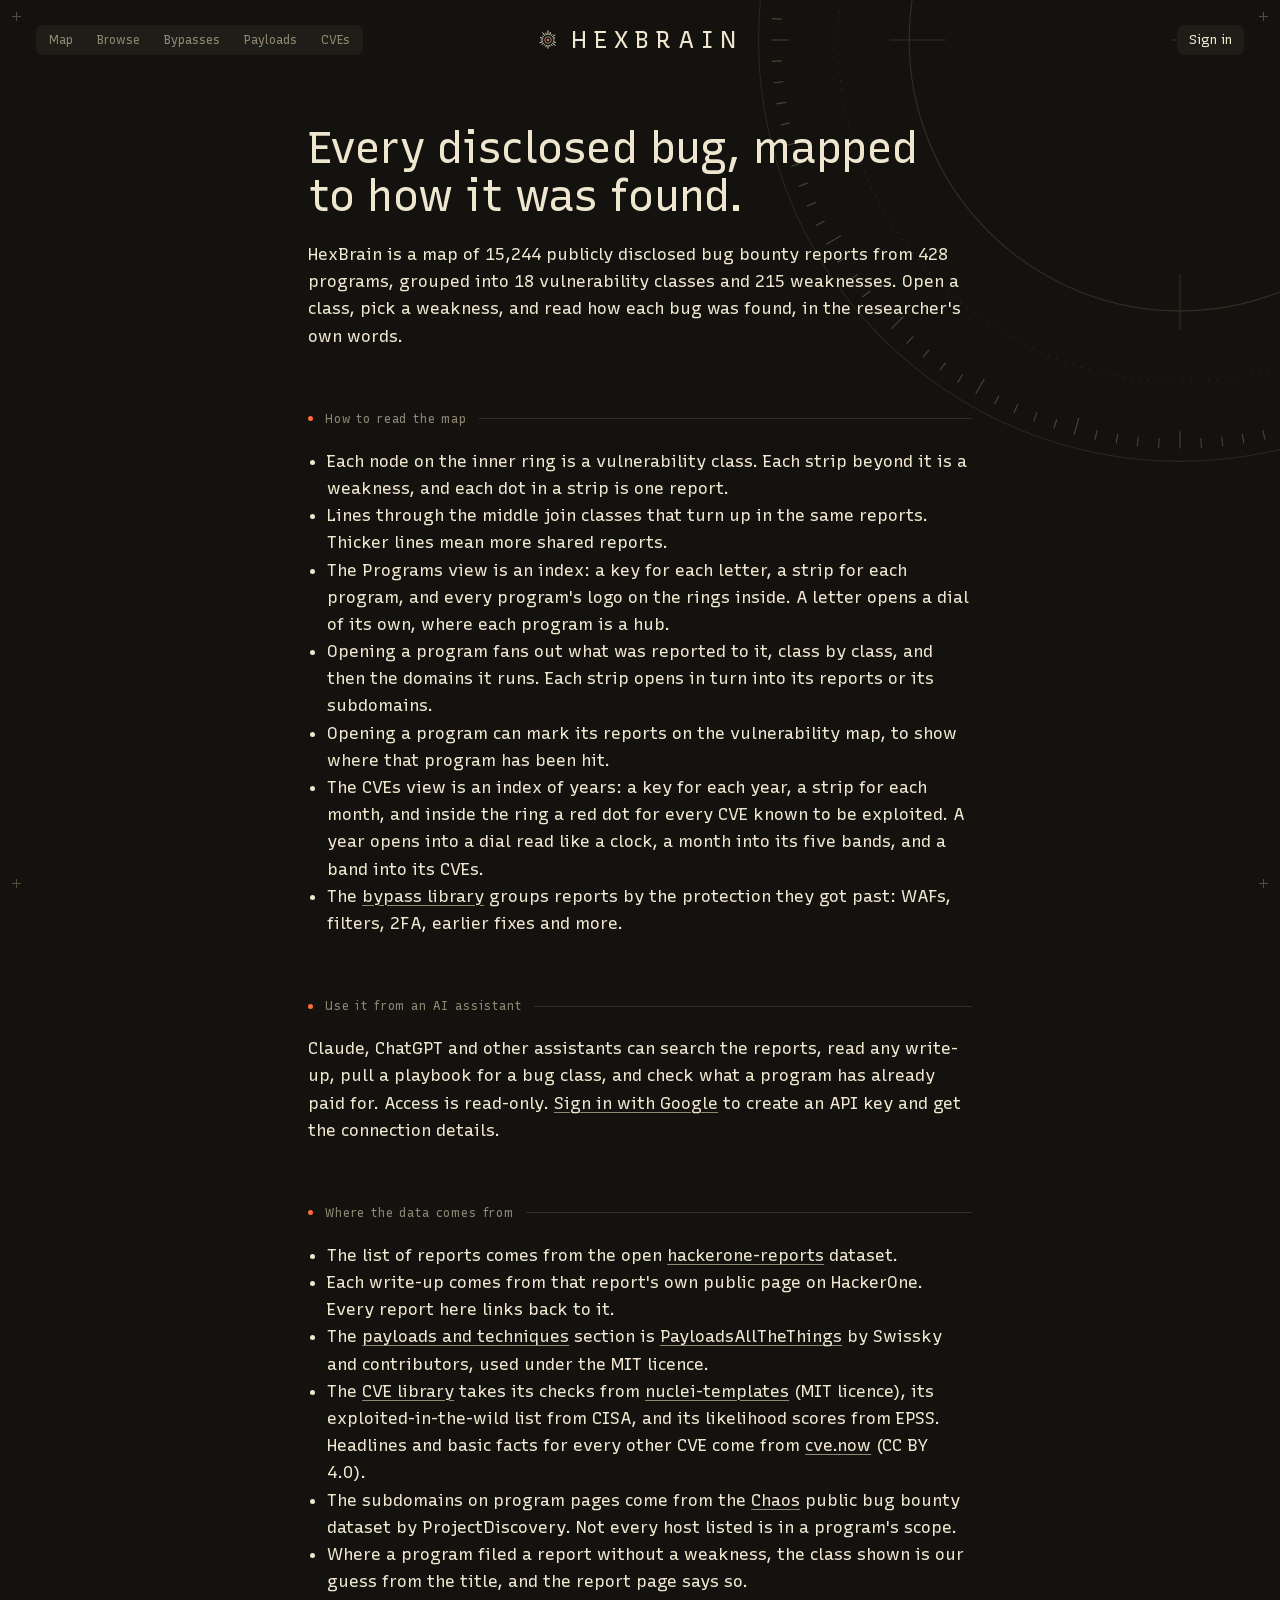
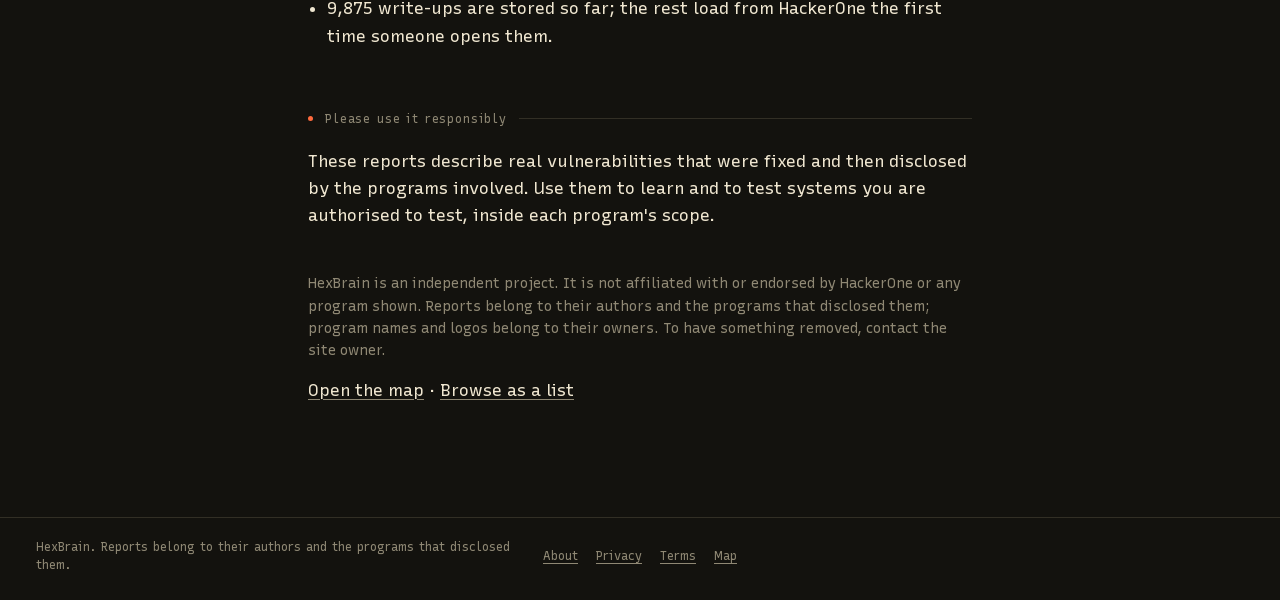
==== commit 0a477142: "Remove old developer credits and branding from all footer templates and client payloads" ====
--- a/pages_data/about.html
+++ b/pages_data/about.html
@@ -1,2 +1,2 @@
-<!DOCTYPE html><html lang="en" class="_8ARs4a_variable"><head><meta charSet="utf-8"/><meta name="viewport" content="width=device-width, initial-scale=1"/><link rel="stylesheet" href="/_next/static/chunks/416lmkmhwqpry.css" nonce="ZTY1MzIzOGEtMzE4NS00ZjRkLWI3OTAtY2VjZjJjMjdhNmU1" data-precedence="next"/><link rel="stylesheet" href="/_next/static/chunks/011-me4-8e8rf.css" nonce="ZTY1MzIzOGEtMzE4NS00ZjRkLWI3OTAtY2VjZjJjMjdhNmU1" data-precedence="next"/><link rel="preload" as="script" fetchPriority="low" nonce="ZTY1MzIzOGEtMzE4NS00ZjRkLWI3OTAtY2VjZjJjMjdhNmU1" href="/_next/static/chunks/0om_k9402_tkz.js"/><script src="/_next/static/chunks/0jqm9ii3spicz.js" async="" nonce="ZTY1MzIzOGEtMzE4NS00ZjRkLWI3OTAtY2VjZjJjMjdhNmU1"></script><script src="/_next/static/chunks/33pxqug3ih5w2.js" async="" nonce="ZTY1MzIzOGEtMzE4NS00ZjRkLWI3OTAtY2VjZjJjMjdhNmU1"></script><script src="/_next/static/chunks/0zt06b94h4gnd.js" async="" nonce="ZTY1MzIzOGEtMzE4NS00ZjRkLWI3OTAtY2VjZjJjMjdhNmU1"></script><script src="/_next/static/chunks/turbopack-077hmtqrhcoji.js" async="" nonce="ZTY1MzIzOGEtMzE4NS00ZjRkLWI3OTAtY2VjZjJjMjdhNmU1"></script><script src="/_next/static/chunks/1n14_y55ag4pz.js" async="" nonce="ZTY1MzIzOGEtMzE4NS00ZjRkLWI3OTAtY2VjZjJjMjdhNmU1"></script><script src="/_next/static/chunks/12zfkupch3hfq.js" async="" nonce="ZTY1MzIzOGEtMzE4NS00ZjRkLWI3OTAtY2VjZjJjMjdhNmU1"></script><script src="/_next/static/chunks/35sssb3z2fs_8.js" async="" nonce="ZTY1MzIzOGEtMzE4NS00ZjRkLWI3OTAtY2VjZjJjMjdhNmU1"></script><script src="/_next/static/chunks/3evb1174nt9f7.js" async="" nonce="ZTY1MzIzOGEtMzE4NS00ZjRkLWI3OTAtY2VjZjJjMjdhNmU1"></script><meta name="theme-color" content="#13120e"/><meta name="color-scheme" content="dark"/><title>About · HexBrain</title><meta name="description" content="What this map of disclosed bug bounty reports is, where its data comes from, and how to connect an AI assistant to it."/><meta name="application-name" content="HexBrain"/><link rel="author" href="https://hexbrainai.com"/><meta name="author" content="HexBrain"/><link rel="manifest" href="/manifest.webmanifest"/><meta name="keywords" content="bug bounty,bug bounty reports,HackerOne disclosed reports,hacktivity,bug bounty write-ups,vulnerability write-ups,XSS,SSRF,IDOR,SQL injection,account takeover,security research,pentest,AI security"/><meta name="creator" content="HexBrain"/><meta name="publisher" content="HexBrain"/><meta name="robots" content="index, follow"/><meta name="googlebot" content="index, follow, max-image-preview:large, max-snippet:-1"/><meta name="category" content="security"/><link rel="canonical" href="https://hexbrainai.com/about"/><meta name="format-detection" content="telephone=no, address=no, email=no"/><meta property="og:title" content="HexBrain: Every disclosed bug, mapped to how it was found."/><meta property="og:description" content="An interactive map of publicly disclosed HackerOne bug bounty reports, grouped by vulnerability class, weakness and program, with every write-up in full. Connect Claude, ChatGPT or any AI assistant to search it while you test."/><meta property="og:url" content="https://hexbrainai.com"/><meta property="og:site_name" content="HexBrain"/><meta property="og:image" content="https://hexbrainai.com/opengraph-image?a085bf5861d4821d"/><meta property="og:image:type" content="image/png"/><meta property="og:image:width" content="1200"/><meta property="og:image:height" content="630"/><meta property="og:image:alt" content="HexBrain: Every disclosed bug, mapped to how it was found."/><meta property="og:type" content="website"/><meta name="twitter:card" content="summary_large_image"/><meta name="twitter:title" content="HexBrain: Every disclosed bug, mapped to how it was found."/><meta name="twitter:description" content="An interactive map of publicly disclosed HackerOne bug bounty reports, grouped by vulnerability class, weakness and program, with every write-up in full. Connect Claude, ChatGPT or any AI assistant to search it while you test."/><meta name="twitter:image" content="https://hexbrainai.com/opengraph-image?a085bf5861d4821d"/><meta name="twitter:image:alt" content="HexBrain: Every disclosed bug, mapped to how it was found."/><meta name="twitter:image:type" content="image/png"/><meta name="twitter:image:width" content="1200"/><meta name="twitter:image:height" content="630"/><link rel="icon" href="/favicon.ico?favicon.2y4vcmtb0bvrm.ico" sizes="96x96" type="image/x-icon"/><link rel="icon" href="/icon?5dc40c13537c1d65" type="image/png" sizes="96x96"/><link rel="apple-touch-icon" href="/apple-icon?b90d47bff3b1d48e" type="image/png" sizes="180x180"/><meta name="next-size-adjust" content=""/><script src="/_next/static/chunks/0cz1d0mv5g_q7.js" noModule="" nonce="ZTY1MzIzOGEtMzE4NS00ZjRkLWI3OTAtY2VjZjJjMjdhNmU1"></script></head><body><div hidden=""><!--$--><!--/$--></div><div class="TxLLoq_sheet"><svg class="TxLLoq_dial" viewBox="0 0 800 800" aria-hidden="true" focusable="false"><g class="TxLLoq_turn"><path d="M764.0 400.0L780.0 400.0M770.5 419.4L779.5 419.9M769.0 438.8L777.9 439.7M766.4 458.0L775.3 459.4M762.9 477.1L771.7 479.0M751.6 494.2L767.1 498.4M752.8 514.6L761.4 517.4M746.4 533.0L754.8 536.2M738.9 550.9L747.1 554.6M730.6 568.4L738.6 572.5M715.2 582.0L729.1 590.0M711.1 602.1L718.7 607.0M700.1 618.1L707.4 623.4M688.3 633.5L695.3 639.1M675.7 648.2L682.4 654.3M657.4 657.4L668.7 668.7M648.2 675.7L654.3 682.4M633.5 688.3L639.1 695.3M618.1 700.1L623.4 707.4M602.1 711.1L607.0 718.7M582.0 715.2L590.0 729.1M568.4 730.6L572.5 738.6M550.9 738.9L554.6 747.1M533.0 746.4L536.2 754.8M514.6 752.8L517.4 761.4M494.2 751.6L498.4 767.1M477.1 762.9L479.0 771.7M458.0 766.4L459.4 775.3M438.8 769.0L439.7 777.9M419.4 770.5L419.9 779.5M400.0 764.0L400.0 780.0M380.6 770.5L380.1 779.5M361.2 769.0L360.3 777.9M342.0 766.4L340.6 775.3M322.9 762.9L321.0 771.7M305.8 751.6L301.6 767.1M285.4 752.8L282.6 761.4M267.0 746.4L263.8 754.8M249.1 738.9L245.4 747.1M231.6 730.6L227.5 738.6M218.0 715.2L210.0 729.1M197.9 711.1L193.0 718.7M181.9 700.1L176.6 707.4M166.5 688.3L160.9 695.3M151.8 675.7L145.7 682.4M142.6 657.4L131.3 668.7M124.3 648.2L117.6 654.3M111.7 633.5L104.7 639.1M99.9 618.1L92.6 623.4M88.9 602.1L81.3 607.0M84.8 582.0L70.9 590.0M69.4 568.4L61.4 572.5M61.1 550.9L52.9 554.6M53.6 533.0L45.2 536.2M47.2 514.6L38.6 517.4M48.4 494.2L32.9 498.4M37.1 477.1L28.3 479.0M33.6 458.0L24.7 459.4M31.0 438.8L22.1 439.7M29.5 419.4L20.5 419.9M36.0 400.0L20.0 400.0M29.5 380.6L20.5 380.1M31.0 361.2L22.1 360.3M33.6 342.0L24.7 340.6M37.1 322.9L28.3 321.0M48.4 305.8L32.9 301.6M47.2 285.4L38.6 282.6M53.6 267.0L45.2 263.8M61.1 249.1L52.9 245.4M69.4 231.6L61.4 227.5M84.8 218.0L70.9 210.0M88.9 197.9L81.3 193.0M99.9 181.9L92.6 176.6M111.7 166.5L104.7 160.9M124.3 151.8L117.6 145.7M142.6 142.6L131.3 131.3M151.8 124.3L145.7 117.6M166.5 111.7L160.9 104.7M181.9 99.9L176.6 92.6M197.9 88.9L193.0 81.3M218.0 84.8L210.0 70.9M231.6 69.4L227.5 61.4M249.1 61.1L245.4 52.9M267.0 53.6L263.8 45.2M285.4 47.2L282.6 38.6M305.8 48.4L301.6 32.9M322.9 37.1L321.0 28.3M342.0 33.6L340.6 24.7M361.2 31.0L360.3 22.1M380.6 29.5L380.1 20.5M400.0 36.0L400.0 20.0M419.4 29.5L419.9 20.5M438.8 31.0L439.7 22.1M458.0 33.6L459.4 24.7M477.1 37.1L479.0 28.3M494.2 48.4L498.4 32.9M514.6 47.2L517.4 38.6M533.0 53.6L536.2 45.2M550.9 61.1L554.6 52.9M568.4 69.4L572.5 61.4M582.0 84.8L590.0 70.9M602.1 88.9L607.0 81.3M618.1 99.9L623.4 92.6M633.5 111.7L639.1 104.7M648.2 124.3L654.3 117.6M657.4 142.6L668.7 131.3M675.7 151.8L682.4 145.7M688.3 166.5L695.3 160.9M700.1 181.9L707.4 176.6M711.1 197.9L718.7 193.0M715.2 218.0L729.1 210.0M730.6 231.6L738.6 227.5M738.9 249.1L747.1 245.4M746.4 267.0L754.8 263.8M752.8 285.4L761.4 282.6M751.6 305.8L767.1 301.6M762.9 322.9L771.7 321.0M766.4 342.0L775.3 340.6M769.0 361.2L777.9 360.3M770.5 380.6L779.5 380.1"></path></g><circle cx="400" cy="400" r="392"></circle><circle cx="400" cy="400" r="318" stroke-dasharray="1 7"></circle><circle cx="400" cy="400" r="252"></circle><path d="M400 130V182M400 618V670M130 400H182M618 400H670M392 400H408M400 392V408"></path></svg><i class="TxLLoq_corner TxLLoq_tl" aria-hidden="true"></i><i class="TxLLoq_corner TxLLoq_tr" aria-hidden="true"></i><i class="TxLLoq_corner TxLLoq_bl" aria-hidden="true"></i><i class="TxLLoq_corner TxLLoq_br" aria-hidden="true"></i><header class="TxLLoq_top"><nav class="TxLLoq_nav" aria-label="Sections"><a href="/">Map</a><a href="/browse">Browse</a><a href="/bypasses">Bypasses</a><a href="/payloads">Payloads</a><a href="/cves">CVEs</a></nav><a class="TxLLoq_brand" aria-label="HexBrain: open the map" href="/"><svg width="22" height="22" viewBox="0 0 64 64" aria-hidden="true" focusable="false"><path d="M32.0 17.0L32.0 4.0M36.6 17.7L39.4 9.2M40.8 19.9L44.3 15.0M44.1 23.2L53.0 16.7M46.3 27.4L52.9 25.2M47.0 32.0L51.0 32.0M46.3 36.6L54.8 39.4M44.1 40.8L53.8 47.9M40.8 44.1L44.3 49.0M36.6 46.3L38.2 51.0M32.0 47.0L32.0 57.0M27.4 46.3L25.2 52.9M23.2 44.1L20.8 47.4M19.9 40.8L13.4 45.5M17.7 36.6L7.3 40.0M17.0 32.0L11.0 32.0M17.7 27.4L9.2 24.6M19.9 23.2L15.8 20.2M23.2 19.9L16.1 10.2M27.4 17.7L25.2 11.1" stroke="currentColor" stroke-width="2.7" fill="none"></path><circle cx="32" cy="32" r="9.5" fill="none" stroke="currentColor" stroke-width="1.6"></circle><circle cx="32" cy="32" r="3.4" fill="#ff6a3d"></circle></svg>HexBrain</a><div class="TxLLoq_right"><a href="/account">Sign in</a></div></header><main class="xke5qq_page"><h1>Every disclosed bug, mapped to how it was found.</h1><p>HexBrain<!-- --> is a map of <!-- -->15,244<!-- --> publicly disclosed bug bounty reports from <!-- -->428<!-- --> programs, grouped into <!-- -->18<!-- --> vulnerability classes and <!-- -->215<!-- --> weaknesses. Open a class, pick a weakness, and read how each bug was found, in the researcher&#x27;s own words.</p><h2>How to read the map</h2><ul><li>Each node on the inner ring is a vulnerability class. Each strip beyond it is a weakness, and each dot in a strip is one report.</li><li>Lines through the middle join classes that turn up in the same reports. Thicker lines mean more shared reports.</li><li>The Programs view is an index: a key for each letter, a strip for each program, and every program&#x27;s logo on the rings inside. A letter opens a dial of its own, where each program is a hub.</li><li>Opening a program fans out what was reported to it, class by class, and then the domains it runs. Each strip opens in turn into its reports or its subdomains.</li><li>Opening a program can mark its reports on the vulnerability map, to show where that program has been hit.</li><li>The CVEs view is an index of years: a key for each year, a strip for each month, and inside the ring a red dot for every CVE known to be exploited. A year opens into a dial read like a clock, a month into its five bands, and a band into its CVEs.</li><li>The <a href="/bypasses">bypass library</a> groups reports by the protection they got past: WAFs, filters, 2FA, earlier fixes and more.</li></ul><h2>Use it from an AI assistant</h2><p>Claude, ChatGPT and other assistants can search the reports, read any write-up, pull a playbook for a bug class, and check what a program has already paid for. Access is read-only.<!-- --> <a href="/account">Sign in with Google</a> to create an API key and get the connection details.</p><h2>Where the data comes from</h2><ul><li>The list of reports comes from the open <a href="https://github.com/reddelexc/hackerone-reports" target="_blank" rel="noopener noreferrer">hackerone-reports</a> dataset.</li><li>Each write-up comes from that report&#x27;s own public page on HackerOne. Every report here links back to it.</li><li>The <a href="/payloads">payloads and techniques</a> section is <a href="https://github.com/swisskyrepo/PayloadsAllTheThings" target="_blank" rel="noopener noreferrer">PayloadsAllTheThings</a> by Swissky and contributors, used under the MIT licence.</li><li>The <a href="/cves">CVE library</a> takes its checks from <a href="https://github.com/projectdiscovery/nuclei-templates" target="_blank" rel="noopener noreferrer">nuclei-templates</a> (MIT licence), its exploited-in-the-wild list from CISA, and its likelihood scores from EPSS. Headlines and basic facts for every other CVE come from <a href="https://cve.now" target="_blank" rel="noopener noreferrer">cve.now</a> (CC BY 4.0).</li><li>The subdomains on program pages come from the <a href="https://chaos.projectdiscovery.io" target="_blank" rel="noopener noreferrer">Chaos</a> public bug bounty dataset by ProjectDiscovery. Not every host listed is in a program&#x27;s scope.</li><li>Where a program filed a report without a weakness, the class shown is our guess from the title, and the report page says so.</li><li>9,875<!-- --> write-ups are stored so far; the rest load from HackerOne the first time someone opens them.</li></ul><h2>Please use it responsibly</h2><p>These reports describe real vulnerabilities that were fixed and then disclosed by the programs involved. Use them to learn and to test systems you are authorised to test, inside each program&#x27;s scope.</p><p class="xke5qq_small">HexBrain<!-- --> is an independent project. It is not affiliated with or endorsed by HackerOne or any program shown. Reports belong to their authors and the programs that disclosed them; program names and logos belong to their owners. To have something removed, contact the site owner.</p><p><a href="/">Open the map</a> · <a href="/browse">Browse as a list</a></p></main><footer class="TxLLoq_foot"><span>HexBrain<!-- -->. Reports belong to their authors and the programs that disclosed them.</span><span class="TxLLoq_by">Designed by <a href="https://github.com/hackerspider1" target="_blank" rel="noopener noreferrer">@hackerspider1</a> <span aria-label="with love" role="img">❤️</span></span><nav aria-label="More"><a href="/about">About</a><a href="/privacy">Privacy</a><a href="/terms">Terms</a><a href="/">Map</a></nav></footer></div><!--$--><!--/$--><script nonce="ZTY1MzIzOGEtMzE4NS00ZjRkLWI3OTAtY2VjZjJjMjdhNmU1" id="_R_">(globalThis["TURBOPACK"] || (globalThis["TURBOPACK"] = [])).push({"otherChunks":["static/chunks/0om_k9402_tkz.js","static/chunks/0jqm9ii3spicz.js","static/chunks/33pxqug3ih5w2.js","static/chunks/0zt06b94h4gnd.js"],"runtimeModuleIds":[326]});</script><script src="/_next/static/chunks/0om_k9402_tkz.js" nonce="ZTY1MzIzOGEtMzE4NS00ZjRkLWI3OTAtY2VjZjJjMjdhNmU1" async=""></script><script nonce="ZTY1MzIzOGEtMzE4NS00ZjRkLWI3OTAtY2VjZjJjMjdhNmU1">(self.__next_f=self.__next_f||[]).push([0])</script><script nonce="ZTY1MzIzOGEtMzE4NS00ZjRkLWI3OTAtY2VjZjJjMjdhNmU1">self.__next_f.push([1,"1:\"$Sreact.fragment\"\n2:\"/_next/static/chunks/1n14_y55ag4pz.js\"\n3:I[31058,[\"$2\"],\"default\"]\n4:\"/_next/static/chunks/12zfkupch3hfq.js\"\n5:\"/_next/static/chunks/35sssb3z2fs_8.js\"\n6:I[58298,[\"$4\",\"$5\"],\"default\"]\n7:I[59496,[\"$2\"],\"default\"]\nd:I[77949,[\"$2\"],\"OutletBoundary\"]\ne:\"$Sreact.suspense\"\n10:\"ViewportBoundary\"\n11:I[77949,[\"$2\"],\"$10\"]\n13:\"MetadataBoundary\"\n14:I[77949,[\"$2\"],\"$13\"]\n16:I[62792,[],\"default\",1]\n:HL[\"/_next/static/chunks/416lmkmhwqpry.css\",\"style\",{\"nonce\":\"ZTY1MzIzOGEtMzE4NS00ZjRkLWI3OTAtY2VjZjJjMjdhNmU1\"}]\n:HL[\"/_next/static/media/4ecdafc131d86bc7-s.p.3sv7b0sph4gaf.woff2\",\"font\",{\"crossOrigin\":\"\",\"nonce\":\"ZTY1MzIzOGEtMzE4NS00ZjRkLWI3OTAtY2VjZjJjMjdhNmU1\",\"type\":\"font/woff2\"}]\n:HL[\"/_next/static/chunks/011-me4-8e8rf.css\",\"style\",{\"nonce\":\"ZTY1MzIzOGEtMzE4NS00ZjRkLWI3OTAtY2VjZjJjMjdhNmU1\"}]\na:X\nb:[[\"children\",{\"s\":\"__PAGE__\",\"d\":{\"r\":[\"$\",\"$1\",\"c\",{\"children\":[\"$Lc\",[[\"$\",\"link\",\"0\",{\"rel\":\"stylesheet\",\"href\":\"/_next/static/chunks/011-me4-8e8rf.css\",\"precedence\":\"next\",\"crossOrigin\":\"$undefined\",\"nonce\":\"ZTY1MzIzOGEtMzE4NS00ZjRkLWI3OTAtY2VjZjJjMjdhNmU1\"}],[\"$\",\"script\",\"script-0\",{\"src\":\"/_next/static/chunks/3evb1174nt9f7.js\",\"async\":true,\"nonce\":\"ZTY1MzIzOGEtMzE4NS00ZjRkLWI3OTAtY2VjZjJjMjdhNmU1\"}]],[\"$\",\"$Ld\",null,{\"children\":[\"$\",\"$e\",null,{\"name\":\"Next.MetadataOutlet\",\"children\":\"$@f\"}]}]]}],\"p\":false,\"v\":null}}]]\n9:[[\"children\",{\"s\":\"about\",\"d\":{\"r\":[\"$\",\"$1\",\"c\",{\"children\":[null,[\"$\",\"$L3\",null,{\"parallelRouterKey\":\"children\",\"error\":\"$undefined\",\"errorStyles\":\"$undefined\",\"errorScripts\":\"$undefined\",\"template\":[\"$\",\"$L7\",null,{}],\"templateStyles\":\"$undefined\",\"templateScripts\":\"$undefined\",\"notFound\":\"$undefined\",\"forbidden\":\"$undefined\",\"unauthorized\":\"$undefined\"}]]}],\"p\":false,\"v\":\"$a\"},\"c\":\"$Qb\"}]]\n0:{\"P\":null,\"c\":[\"\",\"about\"],\"q\":\"\",\"i\":false,\"t\":{\"t\":{\"s\":\"\",\"h\":16,\"d\":{\"r\":[\"$\",\"$1\",\"c\",{\"children\":[[[\"$\",\"link\",\"0\",{\"rel\":\"stylesheet\",\"href\":\"/_next/static/chunks/416lmkmhwqpry.css\",\"precedence\":\"next\",\"crossOrigin\":\"$undefined\",\"nonce\":\"ZTY1MzIzOGEtMzE4NS00ZjRkLWI3OTAtY2VjZjJjMjdhNmU1\"}]],[\"$\",\"html\",null,{\"lang\":\"en\",\"className\":\"_8ARs4a_variable\",\"children\":[\"$\",\"body\",null,{\"children\":[\"$\",\"$L3\",null,{\"parallelRouterKey\":\"children\",\"error\":\"$6\",\"errorStyles\":[[\"$\",\"link\",\"0\",{\"rel\":\"stylesheet\",\"href\":\"/_next/static/chunks/011-me4-8e8rf.css\",\"precedence\":\"next\",\"crossOrigin\":\"$undefined\",\"nonce\":\"ZTY1MzIzOGEtMzE4NS00ZjRkLWI3OTAtY2VjZjJjMjdhNmU1\"}]],\"errorScripts\":[[\"$\",\"script\",\"script-0\",{\"src\":\"/_next/static/chunks/12zfkupch3hfq.js\",\"async\":true,\"nonce\":\"ZTY1MzIzOGEtMzE4NS00ZjRkLWI3OTAtY2VjZjJjMjdhNmU1\"}],[\"$\",\"script\",\"script-1\",{\"src\":\"/_next/static/chunks/35sssb3z2fs_8.js\",\"async\":true,\"nonce\":\"ZTY1MzIzOGEtMzE4NS00ZjRkLWI3OTAtY2VjZjJjMjdhNmU1\"}]],\"template\":[\"$\",\"$L7\",null,{}],\"templateStyles\":\"$undefined\",\"templateScripts\":\"$undefined\",\"notFound\":[\"$L8\",[[\"$\",\"link\",\"0\",{\"rel\":\"stylesheet\",\"href\":\"/_next/static/chunks/011-me4-8e8rf.css\",\"precedence\":\"next\",\"crossOrigin\":\"$undefined\",\"nonce\":\"ZTY1MzIzOGEtMzE4NS00ZjRkLWI3OTAtY2VjZjJjMjdhNmU1\"}]]],\"forbidden\":\"$undefined\",\"unauthorized\":\"$undefined\"}]}]}]]}],\"p\":false,\"v\":null},\"c\":\"$Q9\"},\"h\":{\"r\":[\"$\",\"$1\",\"h\",{\"children\":[null,[\"$\",\"$L11\",null,{\"children\":\"$L12\"}],[\"$\",\"$L14\",null,{\"children\":[[\"$\",\"div\",null,{\"hidden\":true,\"children\":[\"$\",\"$e\",null,{\"name\":\"Next.Metadata\",\"children\":\"$L15\"}]}],null]}],[\"$\",\"meta\",null,{\"name\":\"next-size-adjust\",\"content\":\"\"}]]}],\"p\":false,\"v\":null}},\"m\":\"$undefined\",\"G\":[\"$16\",[[\"$\",\"link\",\"0\",{\"rel\":\"stylesheet\",\"href\":\"/_next/static/chunks/416lmkmhwqpry.css\",\"precedence\":\"next\",\"crossOrigin\":\"$undefined\",\"nonce\":\"ZTY1MzIzOGEtMzE4NS00ZjRkLWI3OTAtY2VjZjJjMjdhNmU1\"}]]],\"S\":false,\"r\":\"$undefined\",\"s\":\"$undefined\",\"a\":\"$undefined\",\"l\":\"$undefined\",\"p\":\"$undefined\",\"d\":\"$undefined\",\"b\":\"NkeMn4vjCz0yV9Htg3qYw\"}\na:C\n17:Tadc,M764.0 400.0L780.0 400.0M770.5 419.4L779.5 419.9M769.0 438.8L777.9 439.7M766.4 458.0L775.3 459.4M762.9 477.1L771.7 479.0M751.6 494.2L767.1 498.4M752.8 514.6L761.4 517.4M746.4 533.0L754.8 536.2M738.9 550.9L747.1 554.6M730.6 568.4L738.6 572.5M715.2 582.0L729.1 590.0M711.1 602.1L718.7 607.0M700.1 618.1L707.4 623.4M688.3 633.5L695.3 639.1M675.7 648.2L682.4 654.3M657.4 657.4L668.7 668.7M648.2 675.7L654.3 682.4M633.5 688.3L639.1 695.3M618.1 700.1L623.4 707.4M602.1 711.1L607.0 718.7M582.0 715.2L590.0 729.1M568.4 730.6L572.5 738.6M550.9 738.9L554.6 747.1M533.0 746.4L536.2 754.8M514.6 752.8L517.4 761.4M494.2 751.6L498.4 767.1M477.1 762.9L479.0 771.7M458.0 766.4L459.4 775.3M438.8 769.0L439.7 777.9M419.4 770.5L419.9 779.5M400.0 764.0L400.0 780.0M380.6 770.5L380.1 779.5M361.2 769.0L360.3 777.9M342.0 766.4L340.6 775.3M322.9 762.9L321.0 771.7M305.8 751.6L301.6 767.1M285.4 752.8L282.6 761.4M267.0 746.4L263.8 754.8M249.1 738.9L245.4 747.1M231.6 730.6L227.5 738.6M218.0 715.2L210.0 729.1M197.9 711.1L193.0 718.7M181.9 700.1L176.6 707.4M166.5 688.3L160.9 695.3M151.8 675.7L145.7 682.4M142.6 657.4L131.3 668.7M124.3 648.2L117.6 654.3M111.7 633.5L104.7 639.1M99.9 618.1L92.6 623.4M88.9 602.1L81.3 607.0M84.8 582.0L70.9 590.0M69.4 568.4L61.4 572.5M61.1 550.9L52.9 554.6M53.6 533.0L45.2 536.2M47.2 514.6L38.6 517.4M48.4 494.2L32.9 498.4M37.1 477.1L28.3 479.0M33.6 458.0L24.7 459.4M31.0 438.8L22.1 439.7M29.5 419.4L20.5 419.9M36.0 400.0L20.0 400.0M29.5 380.6L20.5 380.1M31.0 361.2L22.1 360.3M33.6 342.0L24.7 340.6M37.1 322.9L28.3 321.0M48.4 305.8L32.9 301.6M47.2 285.4L38.6 282.6M53.6 267.0L45.2 263.8M61.1 249.1L52.9 245.4M69.4 231.6L61.4 227.5M84.8 218.0L70.9 210.0M88.9 197.9L81.3 193.0M99.9 181.9L92.6 176.6M111.7 166.5L104.7 160.9M124.3 151.8L117.6 145.7M142.6 142.6L131.3 131.3M151.8 124.3L145.7 117.6M166.5 111.7L160.9 104.7M181.9 99.9L176.6 92.6M197.9 88.9L193.0 81.3M218.0 84.8L210.0 70.9M231.6 69.4L227.5 61.4M249.1 61.1L245.4 52.9M267.0 53.6L263.8 45.2M285.4 47.2L282.6 38.6M305.8 48.4L301.6 32.9M322.9 37.1L321.0 28.3M342.0 33.6L340.6 24.7M361.2 31.0L360.3 22.1M380.6 29.5L380.1 20.5M400.0 36.0L400.0 20.0M419.4 29.5L419.9 20.5M438.8 31.0L439.7 22.1M458.0 33.6L459.4 24.7M477.1 37.1L479.0 28.3M494.2 48.4L498.4 32.9M514.6 47.2L517.4 38.6M533.0 53.6L536.2 45.2M550.9 61.1L554.6 52.9M568.4 69.4L572.5 61.4M582.0 84.8L590.0 70.9M602.1 88.9L607.0 81.3M618.1 99.9L623.4 92.6M633.5 111.7L639.1 104.7M648.2 124.3L654.3 117.6M657.4 142.6L668.7 131.3M675.7 151.8L682.4 145.7M688.3 166.5L695.3 160.9M700.1 181.9L707.4 176.6M711.1 197.9L718.7 193.0M715.2 218.0L729.1 210.0M730.6 231.6L738.6 227.5M738.9 249.1L747.1 245.4M746.4 267.0L754.8 263.8M752.8 285.4L761.4 282.6M751.6 305.8L767.1 301.6M762.9 322.9L771.7 321.0M766.4 342.0L775.3 340.6M769.0 361.2L777.9 360.3M770.5 380.6L779.5 380.18:[\"$\",\"div\",null,{\"className\":\"TxLLoq_sheet\",\"children\":[[\"$\",\"svg\",null,{\"className\":\"TxLLoq_dial\",\"viewBox\":\"0 0 800 800\",\"aria-hidden\":\"true\",\"focusable\":\"false\",\"children\":[[\"$\",\"g\",null,{\"className\":\"TxLLoq_turn\",\"children\":[\"$\",\"path\",null,{\"d\":\"$17\"}]}],[\"$\",\"circle\",null,{\"cx\":\"400\",\"cy\":\"400\",\"r\":\"392\"}],[\"$\",\"circle\",null,{\"cx\":\"400\",\"cy\":\"400\",\"r\":\"318\",\"strokeDasharray\":\"1 7\"}],[\"$\",\"circle\",null,{\"cx\":\"400\",\"cy\":\"400\",\"r\":\"252\"}],[\"$\",\"path\",null,{\"d\":\"M400 130V182M400 618V670M130 400H182M618 400H670M392 400H408M400 392V408\"}]]}],[[\"$\",\"i\",\"tl\",{\"className\":\"TxLLoq_corner TxLLoq_tl\",\"aria-hidden\":\"true\"}],[\"$\",\"i\",\"tr\",{\"className\":\"TxLLoq_corner TxLLoq_tr\",\"aria-hidden\":\"true\"}],\"$L18\",\"$L19\"],\"$L1a\",\"$L1b\",\"$L1c\"]}]\n1d:Tadc,M764.0 400.0L780.0 400.0M770.5 419.4L779.5 419.9M769.0 438.8L777.9 439.7M766.4 458.0L775.3 459.4M762.9 477.1L771.7 479.0M751.6 494.2L767.1 498.4M752.8 514.6L761.4 517.4M746.4 533.0L754.8 536.2M738.9 550.9L747.1 554.6M730.6 568.4L738.6 572.5M715.2 582.0L729.1 590.0M711.1 602.1L718.7 607.0M700.1 618.1L707.4 623.4M688.3 633.5L695.3 639.1M675.7 648.2L682.4 654.3M657.4 657.4L668.7 668.7M648.2 675.7L654.3 682.4M633.5 688.3L639.1 695.3M618.1 700.1L623.4 707.4M602.1 711.1L607.0 718.7M582.0 715.2L590.0 729.1M568.4 730.6L572.5 738.6M550.9 738.9L554.6 747.1M533.0 746.4L536.2 754.8M514.6 752.8L517.4 761.4M494.2 751.6L498.4 767.1M477.1 762.9L479.0 771.7M458.0 766.4L459.4 775.3M438.8 769.0L439.7 777.9M419.4 770.5L419.9 779.5M400.0 764.0L400.0 780.0M380.6 770.5L380.1 779.5M361.2 769.0L360.3 777.9M342.0 766.4L340.6 775.3M322.9 762.9L321.0 771.7M305.8 751.6L301.6 767.1M285.4 752.8L282.6 761.4M267.0 746.4L263.8 754.8M249.1 738.9L245.4 747.1M231.6 730.6L227.5 738.6M218.0 715.2L210.0 729.1M197.9 711.1L193.0 718.7M181.9 700.1L176.6 707.4M166.5 688.3L160.9 695.3M151.8 675.7L145.7 682.4M142.6 657.4L131.3 668.7M124.3 648.2L117.6 654.3M111.7 633.5L104.7 639.1M99.9 618.1L92.6 623.4M88.9 602.1L81.3 607.0M84.8 582.0L70.9 590.0M69.4 568.4L61.4 572.5M61.1 550.9L52.9 554.6M53.6 533.0L45.2 536.2M47.2 514.6L38.6 517.4M48.4 494.2L32.9 498.4M37.1 477.1L28.3 479.0M33.6 458.0L24.7 459.4M31.0 438.8L22.1 439.7M29.5 419.4L20.5 419.9M36.0 400.0L20.0 400.0M29.5 380.6L20.5 380.1M31.0 361.2L22.1 360.3M33.6 342.0L24.7 340.6M37.1 322.9L28.3 321.0M48.4 305.8L32.9 301.6M47.2 285.4L38.6 282.6M53.6 267.0L45.2 263.8M61.1 249.1L52.9 245.4M69.4 231.6L61.4 227.5M84.8 218.0L70.9 210.0M88.9 197.9L81.3 193.0M99.9 181.9L92.6 176.6M111.7 166.5L104.7 160.9M124.3 151.8L117.6 145.7M142.6 142.6L131.3 131.3M151.8 124.3L145.7 117.6M166.5 111.7L160.9 104.7M181.9 99.9L176.6 92.6M197.9 88.9L193.0 81.3M218.0 84.8L210.0 70.9M231.6 69.4L227.5 61.4M249.1 61.1L245.4 52.9M267.0 53.6L263.8 45.2M285.4 47.2L282.6 38.6M305.8 48.4L301.6 32.9M322.9 37.1L321.0 28.3M342.0 33.6L340.6 24.7M361.2 31.0L360.3 22.1M380.6 29.5L380.1 20.5M400.0 36.0L400.0 20.0M419.4 29.5L419.9 20.5M438.8 31.0L439.7 22.1M458.0 33.6L459.4 24.7M477.1 37.1L479.0 28.3M494.2 48.4L498.4 32.9M514.6 47.2L517.4 38.6M533.0 53.6L536.2 45.2M550.9 61.1L554.6 52.9M568.4 69.4L572.5 61.4M582.0 84.8L590.0 70.9M602.1 88.9L607.0 81.3M618.1 99.9L623.4 92.6M633.5 111.7L639.1 104.7M648.2 124.3L654.3 117.6M657.4 142.6L668.7 131.3M675.7 151.8L682.4 145.7M688.3 166.5L695.3 160.9M700.1 181.9L707.4 176.6M711.1 197.9L718.7 193.0M715.2 218.0L729.1 210.0M730.6 231.6L738.6 227.5M738.9 249.1L747.1 245.4M746.4 267.0L754.8 263.8M752.8 285.4L761.4 282.6M751.6 305.8L767.1 301.6M762.9 322.9L771.7 321.0M766.4 342.0L775.3 340.6M769.0 361.2L777.9 360.3M770.5 380.6L779.5 380.1c:[\"$\",\"div\",null,{\"className\":\"TxLLoq_sheet\",\"children\":[[\"$\",\"svg\",null,{\"className\":\"TxLLoq_dial\",\"viewBox\":\"0 0 800 800\",\"aria-hidden\":\"true\",\"focusable\":\"false\",\"children\":[[\"$\",\"g\",null,{\"className\":\"TxLLoq_turn\",\"children\":[\"$\",\"path\",null,{\"d\":\"$1d\"}]}],[\"$\",\"circle\",null,{\"cx\":\"400\",\"cy\":\"400\",\"r\":\"392\"}],[\"$\",\"circle\",null,{\"cx\":\"400\",\"cy\":\"400\",\"r\":\"318\",\"strokeDasharray\":\"1 7\"}],[\"$\",\"circle\",null,{\"cx\":\"400\",\"cy\":\"400\",\"r\":\"252\"}],[\"$\",\"path\",null,{\"d\":\"M400 130V182M400 618V670M130 400H182M618 400H670M392 400H408M400 392V408\"}]]}],[[\"$\",\"i\",\"tl\",{\"className\":\"TxLLoq_corner TxLLoq_tl\",\"aria-hidden\":\"true\"}],[\"$\",\"i\",\"tr\",{\"className\":\"TxLLoq_corner TxLLoq_tr\",\"aria-hidden\":\"true\"}],\"$L1e\",\"$L1f\"],\"$L20\",\"$L21\",\"$L22\"]}]\n23:\"/_next/static/chunks/3evb1174nt9f7.js\"\n24:I[36652,[\"$23\"],\"\"]\n18:[\"$\",\"i\",\"bl\",{\"className\":\"TxLLoq_corner TxLLoq_bl\",\"aria-hidden\":\"true\"}]\n19:[\"$\",\"i\",\"br\",{\"className\":\"TxLLoq_corner TxLLoq_br\",\"aria-hidden\":\"true\"}]\n1a:[\"$\",\"header\",null,{\"className\":\"TxLLoq_top\",\"children\":[[\"$\",\"nav\",null,{\"className\":\"TxLLoq_nav\",\"aria-label\":\"Sections\",\"children\":[[\"$\",\"$L24\",\"map\",{\"href\":\"/\",\"aria-current\":\"$undefined\",\"children\":\"Map\"}],[\"$\",\"$L24\",\"browse\",{\"href\":\"/browse\",\"aria-current\":\"$undefined\",\"children\":\"Browse\"}],[\"$\",\"$L24\",\"bypasses\",{\"href\":\"/bypasses\",\"aria-current\":\"$undefined\",\"children\":\"Bypasses\"}],[\"$\",\"$L24\",\"payloads\",{\"href\":\"/payloads\",\"aria-current\":\"$undefined\",\"children\":\"Payloads\"}],[\"$\",\"$L24\",\"cves\",{\"href\":\"/cves\",\"aria-current\":\"$undefined\",\"children\":\"CVEs\"}]]}],[\"$\",\"$L24\",null,{\"href\":\"/\",\"className\":\"TxLLoq_brand\",\"aria-label\":\"HexBrain: open the map\",\"children\":[[\"$\",\"svg\",null,{\"width\":22,\"height\":22,\"viewBox\":\"0 0 64 64\",\"aria-hidden\":\"true\",\"focusable\":\"false\",\"children\":[[\"$\",\"path\",null,{\"d\":\"M32.0 17.0L32.0 4.0M36.6 17.7L39.4 9.2M40.8 19.9L44.3 15.0M44.1 23.2L53.0 16.7M46.3 27.4L52.9 25.2M47.0 32.0L51.0 32.0M46.3 36.6L54.8 39.4M44.1 40.8L53.8 47.9M40.8 44.1L44.3 49.0M36.6 46.3L38.2 51.0M32.0 47.0L32.0 57.0M27.4 46.3L25.2 52.9M23.2 44.1L20.8 47.4M19.9 40.8L13.4 45.5M17.7 36.6L7.3 40.0M17.0 32.0L11.0 32.0M17.7 27.4L9.2 24.6M19.9 23.2L15.8 20.2M23.2 19.9L16.1 10.2M27.4 17.7L25.2 11.1\",\"stroke\":\"currentColor\",\"strokeWidth\":\"2.7\",\"fill\":\"none\"}],[\"$\",\"circle\",null,{\"cx\":\"32\",\"cy\":\"32\",\"r\":\"9.5\",\"fill\":\"none\",\"stroke\":\"currentColor\",\"strokeWidth\":\"1.6\"}],[\"$\",\"circle\",null,{\"cx\":\"32\",\"cy\":\"32\",\"r\":\"3.4\",\"fill\":\"#ff6a3d\"}]]}],\"HexBrain\"]}],[\"$\",\"div\",null,{\"className\":\"TxLLoq_right\",\"children\":[\"$undefined\",[\"$\",\"$L24\",null,{\"href\":\"/account\",\"children\":\"Sign in\"}]]}]]}]\n1b:[\"$\",\"main\",null,{\"className\":\"xke5qq_page\",\"children\":[[\"$\",\"h1\",null,{\"children\":\"That page is not on the map.\"}],[\"$\",\"p\",null,{\"children\":\"The address may be mistyped, or the report may never have been disclosed publicly.\"}],[\"$\",\"p\",null,{\"children\":[\"$\",\"$L24\",null,{\"href\":\"/\",\"children\":\"Open the map\"}]}]]}]\n1c:[\"$\",\"footer\",null,{\"className\":\"TxLLoq_foot\",\"children\":[[\"$\",\"span\",null,{\"children\":[\"HexBrain\",\". Reports belong to their authors and the programs that disclosed them.\"]}],[\"$\",\"span\",null,{\"className\":\"TxLLoq_by\",\"children\":[\"Designed by \",[\"$\",\"a\",null,{\"href\":\"https://github.com/hackerspider1\",\"target\":\"_blank\",\"rel\":\"noopener noreferrer\",\"children\":\"@hackerspider1\"}],\" \",[\"$\",\"span\",null,{\"aria-label\":\"with love\",\"role\":\"img\",\"children\":\"❤️\"}]]}],[\"$\",\"nav\",null,{\"aria-label\":\"More\",\"children\":[[\"$\",\"$L24\",null,{\"href\":\"/about\",\"children\":\"About\"}],[\"$\",\"$L24\",null,{\"href\":\"/privacy\",\"children\":\"Privacy\"}],[\"$\",\"$L24\",null,{\"href\":\"/terms\",\"children\":\"Terms\"}],[\"$\",\"$L24\",null,{\"href\":\"/\",\"children\":\"Map\"}]]}]]}]\n1e:[\"$\",\"i\",\"bl\",{\"className\":\"TxLLoq_corner TxLLoq_bl\",\"aria-hidden\":\"true\"}]\n1f:[\"$\",\"i\",\"br\",{\"className\":\"TxLLoq_corner TxLLoq_br\",\"aria-hidden\":\"true\"}]\n20:[\"$\",\"header\",null,{\"className\":\"TxLLoq_top\",\"children\":[[\"$\",\"nav\",null,{\"className\":\"TxLLoq_nav\",\"aria-label\":\"Sections\",\"children\":[[\"$\",\"$L24\",\"map\",{\"href\":\"/\",\"aria-current\":\"$undefined\",\"children\":\"Map\"}],[\"$\",\"$L24\",\"browse\",{\"href\":\"/browse\",\"aria-current\":\"$undefined\",\"children\":\"Browse\"}],[\"$\",\"$L24\",\"bypasses\",{\"href\":\"/bypasses\",\"aria-current\":\"$undefined\",\"children\":\"Bypasses\"}],[\"$\",\"$L24\",\"payloads\",{\"href\":\"/payloads\",\"aria-current\":\"$undefined\",\"children\":\"Payloads\"}],[\"$\",\"$L24\",\"cves\",{\"href\":\"/cves\",\"aria-current\":\"$undefined\",\"children\":\"CVEs\"}]]}],[\"$\",\"$L24\",null,{\"href\":\"/\",\"className\":\"TxLLoq_brand\",\"aria-label\":\"HexBrain: open the map\",\"children\":[[\"$\",\"svg\",null,{\"width\":22,\"height\":22,\"viewBox\":\"0 0 64 64\",\"aria-hidden\":\"true\",\"focusable\":\"false\",\"children\":[[\"$\",\"path\",null,{\"d\":\"M32.0 17.0L32.0 4.0M36.6 17.7L39.4 9.2M40.8 19.9L44.3 15.0M44.1 23.2L53.0 16.7M46.3 27.4L52.9 25.2M47.0 32.0L51.0 32.0M46.3 36.6L54.8 39.4M44.1 40.8L53.8 47.9M40.8 44.1L44.3 49.0M36.6 46.3L38.2 51.0M32.0 47.0L32.0 57.0M27.4 46.3L25.2 52.9M23.2 44.1L20.8 47.4M19.9 40.8L13.4 45.5M17.7 36.6L7.3 40.0M17.0 32.0L11.0 32.0M17.7 27.4L9.2 24.6M19.9 23.2L15.8 20.2M23.2 19.9L16.1 10.2M27.4 17.7L25.2 11.1\",\"stroke\":\"currentColor\",\"strokeWidth\":\"2.7\",\"fill\":\"none\"}],[\"$\",\"circle\",null,{\"cx\":\"32\",\"cy\":\"32\",\"r\":\"9.5\",\"fill\":\"none\",\"stroke\":\"currentColor\",\"strokeWidth\":\"1.6\"}],[\"$\",\"circle\",null,{\"cx\":\"32\",\"cy\":\"32\",\"r\":\"3.4\",\"fill\":\"#ff6a3d\"}]]}],\"HexBrain\"]}],[\"$\",\"div\",null,{\"className\":\"TxLLoq_right\",\"children\":[\"$undefined\",[\"$\",\"$L24\",null,{\"href\":\"/account\",\"children\":\"Sign in\"}]]}]]}]\n21:[\"$\",\"main\",null,{\"className\":\"xke5qq_page\",\"children\":[[\"$\",\"h1\",null,{\"children\":\"Every disclosed bug, mapped to how it was found.\"}],[\"$\",\"p\",null,{\"children\":[\"HexBrain\",\" is a map of \",\"15,244\",\" publicly disclosed bug bounty reports from \",\"428\",\" programs, grouped into \",\"18\",\" vulnerability classes and \",\"215\",\" weaknesses. Open a class, pick a weakness, and read how each bug was found, in the researcher's own words.\"]}],[\"$\",\"h2\",null,{\"children\":\"How to read the map\"}],[\"$\",\"ul\",null,{\"children\":[[\"$\",\"li\",null,{\"children\":\"Each node on the inner ring is a vulnerability class. Each strip beyond it is a weakness, and each dot in a strip is one report.\"}],[\"$\",\"li\",null,{\"children\":\"Lines through the middle join classes that turn up in the same reports. Thicker lines mean more shared reports.\"}],[\"$\",\"li\",null,{\"children\":\"The Programs view is an index: a key for each letter, a strip for each program, and every program's logo on the rings inside. A letter opens a dial of its own, where each program is a hub.\"}],[\"$\",\"li\",null,{\"children\":\"Opening a program fans out what was reported to it, class by class, and then the domains it runs. Each strip opens in turn into its reports or its subdomains.\"}],[\"$\",\"li\",null,{\"children\":\"Opening a program can mark its reports on the vulnerability map, to show where that program has been hit.\"}],[\"$\",\"li\",null,{\"children\":\"The CVEs view is an index of years: a key for each year, a strip for each month, and inside the ring a red dot for every CVE known to be exploited. A year opens into a dial read like a clock, a month into its five bands, and a band into its CVEs.\"}],[\"$\",\"li\",null,{\"children\":[\"The \",[\"$\",\"$L24\",null,{\"href\":\"/bypasses\",\"children\":\"bypass library\"}],\" groups reports by the protection they got past: WAFs, filters, 2FA, earlier fixes and more.\"]}]]}],[\"$\",\"h2\",null,{\"children\":\"Use it from an AI assistant\"}],[\"$\",\"p\",null,{\"children\":[\"Claude, ChatGPT and other assistants can search the reports, read any write-up, pull a playbook for a bug class, and check what a program has already paid for. Access is read-only.\",\" \",[\"$\",\"$L24\",null,{\"href\":\"/account\",\"children\":\"Sign in with Google\"}],\" to create an API key and get the connection details.\"]}],[\"$\",\"h2\",null,{\"children\":\"Where the data comes from\"}],[\"$\",\"ul\",null,{\"children\":[[\"$\",\"li\",null,{\"children\":[\"The list of reports comes from the open \",[\"$\",\"a\",null,{\"href\":\"https://github.com/reddelexc/hackerone-reports\",\"target\":\"_blank\",\"rel\":\"noopener noreferrer\",\"children\":\"hackerone-reports\"}],\" dataset.\"]}],[\"$\",\"li\",null,{\"children\":\"Each write-up comes from that report's own public page on HackerOne. Every report here links back to it.\"}],[\"$\",\"li\",null,{\"children\":[\"The \",[\"$\",\"$L24\",null,{\"href\":\"/payloads\",\"children\":\"payloads and techniques\"}],\" section is \",[\"$\",\"a\",null,{\"href\":\"https://github.com/swisskyrepo/PayloadsAllTheThings\",\"target\":\"_blank\",\"rel\":\"noopener noreferrer\",\"children\":\"PayloadsAllTheThings\"}],\" by Swissky and contributors, used under the MIT licence.\"]}],[\"$\",\"li\",null,{\"children\":[\"The \",[\"$\",\"$L24\",null,{\"href\":\"/cves\",\"children\":\"CVE library\"}],\" takes its checks from \",[\"$\",\"a\",null,{\"href\":\"https://github.com/projectdiscovery/nuclei-templates\",\"target\":\"_blank\",\"rel\":\"noopener noreferrer\",\"children\":\"nuclei-templates\"}],\" (MIT licence), its exploited-in-the-wild list from CISA, and its likelihood scores from EPSS. Headlines and basic facts for every other CVE come from \",[\"$\",\"a\",null,{\"href\":\"https://cve.now\",\"target\":\"_blank\",\"rel\":\"noopener noreferrer\",\"children\":\"cve.now\"}],\" (CC BY 4.0).\"]}],[\"$\",\"li\",null,{\"children\":[\"The subdomains on program pages come from the \",[\"$\",\"a\",null,{\"href\":\"https://chaos.projectdiscovery.io\",\"target\":\"_blank\",\"rel\":\"noopener noreferrer\",\"children\":\"Chaos\"}],\" public bug bounty dataset by ProjectDiscovery. Not every host listed is in a program's scope.\"]}],\"$L25\",\"$L26\"]}],\"$L27\",\"$L28\",\"$L29\",\"$L2a\"]}]\n22:[\"$\",\"footer\",null,{\"className\":\"TxLLoq_foot\",\"children\":[[\"$\",\"span\",null,{\"children\":[\"HexBrain\",\". Reports belong to their authors and the programs that disclosed them.\"]}],[\"$\",\"span\",null,{\"className\":\"TxLLoq_by\",\"children\":[\"Designed by \",[\"$\",\"a\",null,{\"href\":\"https://github.com/hackerspider1\",\"target\":\"_blank\",\"rel\":\"noopener noreferrer\",\"children\":\"@hackerspider1\"}],\" \",[\"$\",\"span\",null,{\"aria-label\":\"with love\",\"role\":\"img\",\"children\":\"❤️\"}]]}],[\"$\",\"nav\",null,{\"aria-label\":\"More\",\"children\":[[\"$\",\"$L24\",null,{\"href\":\"/about\",\"children\":\"About\"}],[\"$\",\"$L24\",null,{\"href\":\"/privacy\",\"children\":\"Privacy\"}],[\"$\",\"$L24\",null,{\"href\":\"/terms\",\"children\":\"Terms\"}],[\"$\",\"$L24\",null,{\"href\":\"/\",\"children\":\"Map\"}]]}]]}]\n25:[\"$\",\"li\",null,{\"children\":\"Where a program filed a report without a weakness, the class shown is our guess from the title, and the report page says so.\"}]\n26:[\"$\",\"li\",null,{\"children\":[\"9,875\",\" write-ups are stored so far; the rest load from HackerOne the first time someone opens them.\"]}]\n27:[\"$\",\"h2\",null,{\"children\":\"Please use it responsibly\"}]\n28:[\"$\",\"p\",null,{\"children\":\"These reports describe real vulnerabilities that were fixed and then disclosed by the programs involved. Use them to learn and to test systems you are authorised to test, inside each program's scope.\"}]\n29:[\"$\",\"p\",null,{\"className\":\"xke5qq_small\",\"children\":[\"HexBrain\",\" is an independent project. It is not affiliated with or endorsed by HackerOne or any program shown. Reports belong to their authors and the programs that disclosed them; program names and logos belong to their owners. To have something removed, contact the site owner.\"]}]\n2a:[\"$\",\"p\",null,{\"children\":[[\"$\",\"$L24\",null,{\"href\":\"/\",\"children\":\"Open the map\"}],\" · \",[\"$\",\"$L24\",null,{\"href\":\"/browse\",\"children\":\"Browse as a list\"}]]}]\n12:[[\"$\",\"meta\",\"0\",{\"charSet\":\"utf-8\"}],[\"$\",\"meta\",\"1\",{\"name\":\"viewport\",\"content\":\"width=device-width, initial-scale=1\"}],[\"$\",\"meta\",\"2\",{\"name\":\"theme-color\",\"content\":\"#13120e\"}],[\"$\",\"meta\",\"3\",{\"name\":\"color-scheme\",\"content\":\"dark\"}]]\n2b:I[64962,[\"$2\"],\"IconMark\"]\nf:null\n15:[[\"$\",\"title\",\"0\",{\"children\":\"About · HexBrain\"}],[\"$\",\"meta\",\"1\",{\"name\":\"description\",\"content\":\"What this map of disclosed bug bounty reports is, where its data comes from, and how to connect an AI assistant to it.\"}],[\"$\",\"meta\",\"2\",{\"name\":\"application-name\",\"content\":\"HexBrain\"}],[\"$\",\"link\",\"3\",{\"rel\":\"author\",\"href\":\"https://hexbrainai.com\"}],[\"$\",\"meta\",\"4\",{\"name\":\"author\",\"content\":\"HexBrain\"}],[\"$\",\"link\",\"5\",{\"rel\":\"manifest\",\"href\":\"/manifest.webmanifest\",\"crossOrigin\":\"$undefined\"}],[\"$\",\"meta\",\"6\",{\"name\":\"keywords\",\"content\":\"bug bounty,bug bounty reports,HackerOne disclosed reports,hacktivity,bug bounty write-ups,vulnerability write-ups,XSS,SSRF,IDOR,SQL injection,account takeover,security research,pentest,AI security\"}],[\"$\",\"meta\",\"7\",{\"name\":\"creator\",\"content\":\"HexBrain\"}],[\"$\",\"meta\",\"8\",{\"name\":\"publisher\",\"content\":\"HexBrain\"}],[\"$\",\"meta\",\"9\",{\"name\":\"robots\",\"content\":\"index, follow\"}],[\"$\",\"meta\",\"10\",{\"name\":\"googlebot\",\"content\":\"index, follow, max-image-preview:large, max-snippet:-1\"}],[\"$\",\"meta\",\"11\",{\"name\":\"category\",\"content\":\"security\"}],[\"$\",\"link\",\"12\",{\"rel\":\"canonical\",\"href\":\"https://hexbrainai.com/about\"}],[\"$\",\"meta\",\"13\",{\"name\":\"format-detection\",\"content\":\"telephone=no, address=no, email=no\"}],[\"$\",\"meta\",\"14\",{\"property\":\"og:title\",\"content\":\"HexBrain: Every disclosed bug, mapped to how it was found.\"}],[\"$\",\"meta\",\"15\",{\"property\":\"og:description\",\"content\":\"An interactive map of publicly disclosed HackerOne bug bounty reports, grouped by vulnerability class, weakness and program, with every write-up in full. Connect Claude, ChatGPT or any AI assistant to search it while you test.\"}],[\"$\",\"meta\",\"16\",{\"property\":\"og:url\",\"content\":\"https://hexbrainai.com\"}],[\"$\",\"meta\",\"17\",{\"property\":\"og:site_name\",\"content\":\"HexBrain\"}],[\"$\",\"meta\",\"18\",{\"property\":\"og:image\",\"content\":\"https://hexbrainai.com/opengraph-image?a085bf5861d4821d\"}],[\"$\",\"meta\",\"19\",{\"property\":\"og:image:type\",\"content\":\"image/png\"}],[\"$\",\"meta\",\"20\",{\"property\":\"og:image:width\",\"content\":\"1200\"}],[\"$\",\"meta\",\"21\",{\"property\":\"og:image:height\",\"content\":\"630\"}],[\"$\",\"meta\",\"22\",{\"property\":\"og:image:alt\",\"content\":\"HexBrain: Every disclosed bug, mapped to how it was found.\"}],[\"$\",\"meta\",\"23\",{\"property\":\"og:type\",\"content\":\"website\"}],[\"$\",\"meta\",\"24\",{\"name\":\"twitter:card\",\"content\":\"summary_large_image\"}],[\"$\",\"meta\",\"25\",{\"name\":\"twitter:title\",\"content\":\"HexBrain: Every disclosed bug, mapped to how it was found.\"}],[\"$\",\"meta\",\"26\",{\"name\":\"twitter:description\",\"content\":\"An interactive map of publicly disclosed HackerOne bug bounty reports, grouped by vulnerability class, weakness and program, with every write-up in full. Connect Claude, ChatGPT or any AI assistant to search it while you test.\"}],[\"$\",\"meta\",\"27\",{\"name\":\"twitter:image\",\"content\":\"https://hexbrainai.com/opengraph-image?a085bf5861d4821d\"}],[\"$\",\"meta\",\"28\",{\"name\":\"twitter:image:alt\",\"content\":\"HexBrain: Every disclosed bug, mapped to how it was found.\"}],[\"$\",\"meta\",\"29\",{\"name\":\"twitter:image:type\",\"content\":\"image/png\"}],[\"$\",\"meta\",\"30\",{\"name\":\"twitter:image:width\",\"content\":\"1200\"}],[\"$\",\"meta\",\"31\",{\"name\":\"twitter:image:height\",\"content\":\"630\"}],[\"$\",\"link\",\"32\",{\"rel\":\"icon\",\"href\":\"/favicon.ico?favicon.2y4vcmtb0bvrm.ico\",\"sizes\":\"96x96\",\"type\":\"image/x-icon\"}],[\"$\",\"link\",\"33\",{\"rel\":\"icon\",\"href\":\"/icon?5dc40c13537c1d65\",\"alt\":\"$undefined\",\"type\":\"image/png\",\"sizes\":\"96x96\"}],[\"$\",\"link\",\"34\",{\"rel\":\"apple-touch-icon\",\"href\":\"/apple-icon?b90d47bff3b1d48e\",\"alt\":\"$undefined\",\"type\":\"image/png\",\"sizes\":\"180x180\"}],[\"$\",\"$L2b\",\"35\",{}]]\n"])</script><script type="module" src="https://static.cloudflareinsights.com/beacon.min.js/vce701823e78c4301a35b7e07294d87301792088814092" integrity="sha512-UKNk8GbxkABxKcXYuLkO16EleLGUkcvJWtpSNmExE0Too3ZaFAxTscNWEc1OdAv5/BikHawapSCaiD2XCmp+Bw==" nonce="ZTY1MzIzOGEtMzE4NS00ZjRkLWI3OTAtY2VjZjJjMjdhNmU1" data-cf-beacon='{"version":"2024.11.0","token":"cd3b4338ab664d95bf27456895cf303b","r":1,"spa":2}' crossorigin="anonymous"></script>
+<!DOCTYPE html><html lang="en" class="_8ARs4a_variable"><head><meta charSet="utf-8"/><meta name="viewport" content="width=device-width, initial-scale=1"/><link rel="stylesheet" href="/_next/static/chunks/416lmkmhwqpry.css" nonce="ZTY1MzIzOGEtMzE4NS00ZjRkLWI3OTAtY2VjZjJjMjdhNmU1" data-precedence="next"/><link rel="stylesheet" href="/_next/static/chunks/011-me4-8e8rf.css" nonce="ZTY1MzIzOGEtMzE4NS00ZjRkLWI3OTAtY2VjZjJjMjdhNmU1" data-precedence="next"/><link rel="preload" as="script" fetchPriority="low" nonce="ZTY1MzIzOGEtMzE4NS00ZjRkLWI3OTAtY2VjZjJjMjdhNmU1" href="/_next/static/chunks/0om_k9402_tkz.js"/><script src="/_next/static/chunks/0jqm9ii3spicz.js" async="" nonce="ZTY1MzIzOGEtMzE4NS00ZjRkLWI3OTAtY2VjZjJjMjdhNmU1"></script><script src="/_next/static/chunks/33pxqug3ih5w2.js" async="" nonce="ZTY1MzIzOGEtMzE4NS00ZjRkLWI3OTAtY2VjZjJjMjdhNmU1"></script><script src="/_next/static/chunks/0zt06b94h4gnd.js" async="" nonce="ZTY1MzIzOGEtMzE4NS00ZjRkLWI3OTAtY2VjZjJjMjdhNmU1"></script><script src="/_next/static/chunks/turbopack-077hmtqrhcoji.js" async="" nonce="ZTY1MzIzOGEtMzE4NS00ZjRkLWI3OTAtY2VjZjJjMjdhNmU1"></script><script src="/_next/static/chunks/1n14_y55ag4pz.js" async="" nonce="ZTY1MzIzOGEtMzE4NS00ZjRkLWI3OTAtY2VjZjJjMjdhNmU1"></script><script src="/_next/static/chunks/12zfkupch3hfq.js" async="" nonce="ZTY1MzIzOGEtMzE4NS00ZjRkLWI3OTAtY2VjZjJjMjdhNmU1"></script><script src="/_next/static/chunks/35sssb3z2fs_8.js" async="" nonce="ZTY1MzIzOGEtMzE4NS00ZjRkLWI3OTAtY2VjZjJjMjdhNmU1"></script><script src="/_next/static/chunks/3evb1174nt9f7.js" async="" nonce="ZTY1MzIzOGEtMzE4NS00ZjRkLWI3OTAtY2VjZjJjMjdhNmU1"></script><meta name="theme-color" content="#13120e"/><meta name="color-scheme" content="dark"/><title>About · HexBrain</title><meta name="description" content="What this map of disclosed bug bounty reports is, where its data comes from, and how to connect an AI assistant to it."/><meta name="application-name" content="HexBrain"/><link rel="author" href="https://hexbrainai.com"/><meta name="author" content="HexBrain"/><link rel="manifest" href="/manifest.webmanifest"/><meta name="keywords" content="bug bounty,bug bounty reports,HackerOne disclosed reports,hacktivity,bug bounty write-ups,vulnerability write-ups,XSS,SSRF,IDOR,SQL injection,account takeover,security research,pentest,AI security"/><meta name="creator" content="HexBrain"/><meta name="publisher" content="HexBrain"/><meta name="robots" content="index, follow"/><meta name="googlebot" content="index, follow, max-image-preview:large, max-snippet:-1"/><meta name="category" content="security"/><link rel="canonical" href="https://hexbrainai.com/about"/><meta name="format-detection" content="telephone=no, address=no, email=no"/><meta property="og:title" content="HexBrain: Every disclosed bug, mapped to how it was found."/><meta property="og:description" content="An interactive map of publicly disclosed HackerOne bug bounty reports, grouped by vulnerability class, weakness and program, with every write-up in full. Connect Claude, ChatGPT or any AI assistant to search it while you test."/><meta property="og:url" content="https://hexbrainai.com"/><meta property="og:site_name" content="HexBrain"/><meta property="og:image" content="https://hexbrainai.com/opengraph-image?a085bf5861d4821d"/><meta property="og:image:type" content="image/png"/><meta property="og:image:width" content="1200"/><meta property="og:image:height" content="630"/><meta property="og:image:alt" content="HexBrain: Every disclosed bug, mapped to how it was found."/><meta property="og:type" content="website"/><meta name="twitter:card" content="summary_large_image"/><meta name="twitter:title" content="HexBrain: Every disclosed bug, mapped to how it was found."/><meta name="twitter:description" content="An interactive map of publicly disclosed HackerOne bug bounty reports, grouped by vulnerability class, weakness and program, with every write-up in full. Connect Claude, ChatGPT or any AI assistant to search it while you test."/><meta name="twitter:image" content="https://hexbrainai.com/opengraph-image?a085bf5861d4821d"/><meta name="twitter:image:alt" content="HexBrain: Every disclosed bug, mapped to how it was found."/><meta name="twitter:image:type" content="image/png"/><meta name="twitter:image:width" content="1200"/><meta name="twitter:image:height" content="630"/><link rel="icon" href="/favicon.ico?favicon.2y4vcmtb0bvrm.ico" sizes="96x96" type="image/x-icon"/><link rel="icon" href="/icon?5dc40c13537c1d65" type="image/png" sizes="96x96"/><link rel="apple-touch-icon" href="/apple-icon?b90d47bff3b1d48e" type="image/png" sizes="180x180"/><meta name="next-size-adjust" content=""/><script src="/_next/static/chunks/0cz1d0mv5g_q7.js" noModule="" nonce="ZTY1MzIzOGEtMzE4NS00ZjRkLWI3OTAtY2VjZjJjMjdhNmU1"></script></head><body><div hidden=""><!--$--><!--/$--></div><div class="TxLLoq_sheet"><svg class="TxLLoq_dial" viewBox="0 0 800 800" aria-hidden="true" focusable="false"><g class="TxLLoq_turn"><path d="M764.0 400.0L780.0 400.0M770.5 419.4L779.5 419.9M769.0 438.8L777.9 439.7M766.4 458.0L775.3 459.4M762.9 477.1L771.7 479.0M751.6 494.2L767.1 498.4M752.8 514.6L761.4 517.4M746.4 533.0L754.8 536.2M738.9 550.9L747.1 554.6M730.6 568.4L738.6 572.5M715.2 582.0L729.1 590.0M711.1 602.1L718.7 607.0M700.1 618.1L707.4 623.4M688.3 633.5L695.3 639.1M675.7 648.2L682.4 654.3M657.4 657.4L668.7 668.7M648.2 675.7L654.3 682.4M633.5 688.3L639.1 695.3M618.1 700.1L623.4 707.4M602.1 711.1L607.0 718.7M582.0 715.2L590.0 729.1M568.4 730.6L572.5 738.6M550.9 738.9L554.6 747.1M533.0 746.4L536.2 754.8M514.6 752.8L517.4 761.4M494.2 751.6L498.4 767.1M477.1 762.9L479.0 771.7M458.0 766.4L459.4 775.3M438.8 769.0L439.7 777.9M419.4 770.5L419.9 779.5M400.0 764.0L400.0 780.0M380.6 770.5L380.1 779.5M361.2 769.0L360.3 777.9M342.0 766.4L340.6 775.3M322.9 762.9L321.0 771.7M305.8 751.6L301.6 767.1M285.4 752.8L282.6 761.4M267.0 746.4L263.8 754.8M249.1 738.9L245.4 747.1M231.6 730.6L227.5 738.6M218.0 715.2L210.0 729.1M197.9 711.1L193.0 718.7M181.9 700.1L176.6 707.4M166.5 688.3L160.9 695.3M151.8 675.7L145.7 682.4M142.6 657.4L131.3 668.7M124.3 648.2L117.6 654.3M111.7 633.5L104.7 639.1M99.9 618.1L92.6 623.4M88.9 602.1L81.3 607.0M84.8 582.0L70.9 590.0M69.4 568.4L61.4 572.5M61.1 550.9L52.9 554.6M53.6 533.0L45.2 536.2M47.2 514.6L38.6 517.4M48.4 494.2L32.9 498.4M37.1 477.1L28.3 479.0M33.6 458.0L24.7 459.4M31.0 438.8L22.1 439.7M29.5 419.4L20.5 419.9M36.0 400.0L20.0 400.0M29.5 380.6L20.5 380.1M31.0 361.2L22.1 360.3M33.6 342.0L24.7 340.6M37.1 322.9L28.3 321.0M48.4 305.8L32.9 301.6M47.2 285.4L38.6 282.6M53.6 267.0L45.2 263.8M61.1 249.1L52.9 245.4M69.4 231.6L61.4 227.5M84.8 218.0L70.9 210.0M88.9 197.9L81.3 193.0M99.9 181.9L92.6 176.6M111.7 166.5L104.7 160.9M124.3 151.8L117.6 145.7M142.6 142.6L131.3 131.3M151.8 124.3L145.7 117.6M166.5 111.7L160.9 104.7M181.9 99.9L176.6 92.6M197.9 88.9L193.0 81.3M218.0 84.8L210.0 70.9M231.6 69.4L227.5 61.4M249.1 61.1L245.4 52.9M267.0 53.6L263.8 45.2M285.4 47.2L282.6 38.6M305.8 48.4L301.6 32.9M322.9 37.1L321.0 28.3M342.0 33.6L340.6 24.7M361.2 31.0L360.3 22.1M380.6 29.5L380.1 20.5M400.0 36.0L400.0 20.0M419.4 29.5L419.9 20.5M438.8 31.0L439.7 22.1M458.0 33.6L459.4 24.7M477.1 37.1L479.0 28.3M494.2 48.4L498.4 32.9M514.6 47.2L517.4 38.6M533.0 53.6L536.2 45.2M550.9 61.1L554.6 52.9M568.4 69.4L572.5 61.4M582.0 84.8L590.0 70.9M602.1 88.9L607.0 81.3M618.1 99.9L623.4 92.6M633.5 111.7L639.1 104.7M648.2 124.3L654.3 117.6M657.4 142.6L668.7 131.3M675.7 151.8L682.4 145.7M688.3 166.5L695.3 160.9M700.1 181.9L707.4 176.6M711.1 197.9L718.7 193.0M715.2 218.0L729.1 210.0M730.6 231.6L738.6 227.5M738.9 249.1L747.1 245.4M746.4 267.0L754.8 263.8M752.8 285.4L761.4 282.6M751.6 305.8L767.1 301.6M762.9 322.9L771.7 321.0M766.4 342.0L775.3 340.6M769.0 361.2L777.9 360.3M770.5 380.6L779.5 380.1"></path></g><circle cx="400" cy="400" r="392"></circle><circle cx="400" cy="400" r="318" stroke-dasharray="1 7"></circle><circle cx="400" cy="400" r="252"></circle><path d="M400 130V182M400 618V670M130 400H182M618 400H670M392 400H408M400 392V408"></path></svg><i class="TxLLoq_corner TxLLoq_tl" aria-hidden="true"></i><i class="TxLLoq_corner TxLLoq_tr" aria-hidden="true"></i><i class="TxLLoq_corner TxLLoq_bl" aria-hidden="true"></i><i class="TxLLoq_corner TxLLoq_br" aria-hidden="true"></i><header class="TxLLoq_top"><nav class="TxLLoq_nav" aria-label="Sections"><a href="/">Map</a><a href="/browse">Browse</a><a href="/bypasses">Bypasses</a><a href="/payloads">Payloads</a><a href="/cves">CVEs</a></nav><a class="TxLLoq_brand" aria-label="HexBrain: open the map" href="/"><svg width="22" height="22" viewBox="0 0 64 64" aria-hidden="true" focusable="false"><path d="M32.0 17.0L32.0 4.0M36.6 17.7L39.4 9.2M40.8 19.9L44.3 15.0M44.1 23.2L53.0 16.7M46.3 27.4L52.9 25.2M47.0 32.0L51.0 32.0M46.3 36.6L54.8 39.4M44.1 40.8L53.8 47.9M40.8 44.1L44.3 49.0M36.6 46.3L38.2 51.0M32.0 47.0L32.0 57.0M27.4 46.3L25.2 52.9M23.2 44.1L20.8 47.4M19.9 40.8L13.4 45.5M17.7 36.6L7.3 40.0M17.0 32.0L11.0 32.0M17.7 27.4L9.2 24.6M19.9 23.2L15.8 20.2M23.2 19.9L16.1 10.2M27.4 17.7L25.2 11.1" stroke="currentColor" stroke-width="2.7" fill="none"></path><circle cx="32" cy="32" r="9.5" fill="none" stroke="currentColor" stroke-width="1.6"></circle><circle cx="32" cy="32" r="3.4" fill="#ff6a3d"></circle></svg>HexBrain</a><div class="TxLLoq_right"><a href="/account">Sign in</a></div></header><main class="xke5qq_page"><h1>Every disclosed bug, mapped to how it was found.</h1><p>HexBrain<!-- --> is a map of <!-- -->15,244<!-- --> publicly disclosed bug bounty reports from <!-- -->428<!-- --> programs, grouped into <!-- -->18<!-- --> vulnerability classes and <!-- -->215<!-- --> weaknesses. Open a class, pick a weakness, and read how each bug was found, in the researcher&#x27;s own words.</p><h2>How to read the map</h2><ul><li>Each node on the inner ring is a vulnerability class. Each strip beyond it is a weakness, and each dot in a strip is one report.</li><li>Lines through the middle join classes that turn up in the same reports. Thicker lines mean more shared reports.</li><li>The Programs view is an index: a key for each letter, a strip for each program, and every program&#x27;s logo on the rings inside. A letter opens a dial of its own, where each program is a hub.</li><li>Opening a program fans out what was reported to it, class by class, and then the domains it runs. Each strip opens in turn into its reports or its subdomains.</li><li>Opening a program can mark its reports on the vulnerability map, to show where that program has been hit.</li><li>The CVEs view is an index of years: a key for each year, a strip for each month, and inside the ring a red dot for every CVE known to be exploited. A year opens into a dial read like a clock, a month into its five bands, and a band into its CVEs.</li><li>The <a href="/bypasses">bypass library</a> groups reports by the protection they got past: WAFs, filters, 2FA, earlier fixes and more.</li></ul><h2>Use it from an AI assistant</h2><p>Claude, ChatGPT and other assistants can search the reports, read any write-up, pull a playbook for a bug class, and check what a program has already paid for. Access is read-only.<!-- --> <a href="/account">Sign in with Google</a> to create an API key and get the connection details.</p><h2>Where the data comes from</h2><ul><li>The list of reports comes from the open <a href="https://github.com/reddelexc/hackerone-reports" target="_blank" rel="noopener noreferrer">hackerone-reports</a> dataset.</li><li>Each write-up comes from that report&#x27;s own public page on HackerOne. Every report here links back to it.</li><li>The <a href="/payloads">payloads and techniques</a> section is <a href="https://github.com/swisskyrepo/PayloadsAllTheThings" target="_blank" rel="noopener noreferrer">PayloadsAllTheThings</a> by Swissky and contributors, used under the MIT licence.</li><li>The <a href="/cves">CVE library</a> takes its checks from <a href="https://github.com/projectdiscovery/nuclei-templates" target="_blank" rel="noopener noreferrer">nuclei-templates</a> (MIT licence), its exploited-in-the-wild list from CISA, and its likelihood scores from EPSS. Headlines and basic facts for every other CVE come from <a href="https://cve.now" target="_blank" rel="noopener noreferrer">cve.now</a> (CC BY 4.0).</li><li>The subdomains on program pages come from the <a href="https://chaos.projectdiscovery.io" target="_blank" rel="noopener noreferrer">Chaos</a> public bug bounty dataset by ProjectDiscovery. Not every host listed is in a program&#x27;s scope.</li><li>Where a program filed a report without a weakness, the class shown is our guess from the title, and the report page says so.</li><li>9,875<!-- --> write-ups are stored so far; the rest load from HackerOne the first time someone opens them.</li></ul><h2>Please use it responsibly</h2><p>These reports describe real vulnerabilities that were fixed and then disclosed by the programs involved. Use them to learn and to test systems you are authorised to test, inside each program&#x27;s scope.</p><p class="xke5qq_small">HexBrain<!-- --> is an independent project. It is not affiliated with or endorsed by HackerOne or any program shown. Reports belong to their authors and the programs that disclosed them; program names and logos belong to their owners. To have something removed, contact the site owner.</p><p><a href="/">Open the map</a> · <a href="/browse">Browse as a list</a></p></main><footer class="TxLLoq_foot"><span>HexBrain<!-- -->. Reports belong to their authors and the programs that disclosed them.</span><nav aria-label="More"><a href="/about">About</a><a href="/privacy">Privacy</a><a href="/terms">Terms</a><a href="/">Map</a></nav></footer></div><!--$--><!--/$--><script nonce="ZTY1MzIzOGEtMzE4NS00ZjRkLWI3OTAtY2VjZjJjMjdhNmU1" id="_R_">(globalThis["TURBOPACK"] || (globalThis["TURBOPACK"] = [])).push({"otherChunks":["static/chunks/0om_k9402_tkz.js","static/chunks/0jqm9ii3spicz.js","static/chunks/33pxqug3ih5w2.js","static/chunks/0zt06b94h4gnd.js"],"runtimeModuleIds":[326]});</script><script src="/_next/static/chunks/0om_k9402_tkz.js" nonce="ZTY1MzIzOGEtMzE4NS00ZjRkLWI3OTAtY2VjZjJjMjdhNmU1" async=""></script><script nonce="ZTY1MzIzOGEtMzE4NS00ZjRkLWI3OTAtY2VjZjJjMjdhNmU1">(self.__next_f=self.__next_f||[]).push([0])</script><script nonce="ZTY1MzIzOGEtMzE4NS00ZjRkLWI3OTAtY2VjZjJjMjdhNmU1">self.__next_f.push([1,"1:\"$Sreact.fragment\"\n2:\"/_next/static/chunks/1n14_y55ag4pz.js\"\n3:I[31058,[\"$2\"],\"default\"]\n4:\"/_next/static/chunks/12zfkupch3hfq.js\"\n5:\"/_next/static/chunks/35sssb3z2fs_8.js\"\n6:I[58298,[\"$4\",\"$5\"],\"default\"]\n7:I[59496,[\"$2\"],\"default\"]\nd:I[77949,[\"$2\"],\"OutletBoundary\"]\ne:\"$Sreact.suspense\"\n10:\"ViewportBoundary\"\n11:I[77949,[\"$2\"],\"$10\"]\n13:\"MetadataBoundary\"\n14:I[77949,[\"$2\"],\"$13\"]\n16:I[62792,[],\"default\",1]\n:HL[\"/_next/static/chunks/416lmkmhwqpry.css\",\"style\",{\"nonce\":\"ZTY1MzIzOGEtMzE4NS00ZjRkLWI3OTAtY2VjZjJjMjdhNmU1\"}]\n:HL[\"/_next/static/media/4ecdafc131d86bc7-s.p.3sv7b0sph4gaf.woff2\",\"font\",{\"crossOrigin\":\"\",\"nonce\":\"ZTY1MzIzOGEtMzE4NS00ZjRkLWI3OTAtY2VjZjJjMjdhNmU1\",\"type\":\"font/woff2\"}]\n:HL[\"/_next/static/chunks/011-me4-8e8rf.css\",\"style\",{\"nonce\":\"ZTY1MzIzOGEtMzE4NS00ZjRkLWI3OTAtY2VjZjJjMjdhNmU1\"}]\na:X\nb:[[\"children\",{\"s\":\"__PAGE__\",\"d\":{\"r\":[\"$\",\"$1\",\"c\",{\"children\":[\"$Lc\",[[\"$\",\"link\",\"0\",{\"rel\":\"stylesheet\",\"href\":\"/_next/static/chunks/011-me4-8e8rf.css\",\"precedence\":\"next\",\"crossOrigin\":\"$undefined\",\"nonce\":\"ZTY1MzIzOGEtMzE4NS00ZjRkLWI3OTAtY2VjZjJjMjdhNmU1\"}],[\"$\",\"script\",\"script-0\",{\"src\":\"/_next/static/chunks/3evb1174nt9f7.js\",\"async\":true,\"nonce\":\"ZTY1MzIzOGEtMzE4NS00ZjRkLWI3OTAtY2VjZjJjMjdhNmU1\"}]],[\"$\",\"$Ld\",null,{\"children\":[\"$\",\"$e\",null,{\"name\":\"Next.MetadataOutlet\",\"children\":\"$@f\"}]}]]}],\"p\":false,\"v\":null}}]]\n9:[[\"children\",{\"s\":\"about\",\"d\":{\"r\":[\"$\",\"$1\",\"c\",{\"children\":[null,[\"$\",\"$L3\",null,{\"parallelRouterKey\":\"children\",\"error\":\"$undefined\",\"errorStyles\":\"$undefined\",\"errorScripts\":\"$undefined\",\"template\":[\"$\",\"$L7\",null,{}],\"templateStyles\":\"$undefined\",\"templateScripts\":\"$undefined\",\"notFound\":\"$undefined\",\"forbidden\":\"$undefined\",\"unauthorized\":\"$undefined\"}]]}],\"p\":false,\"v\":\"$a\"},\"c\":\"$Qb\"}]]\n0:{\"P\":null,\"c\":[\"\",\"about\"],\"q\":\"\",\"i\":false,\"t\":{\"t\":{\"s\":\"\",\"h\":16,\"d\":{\"r\":[\"$\",\"$1\",\"c\",{\"children\":[[[\"$\",\"link\",\"0\",{\"rel\":\"stylesheet\",\"href\":\"/_next/static/chunks/416lmkmhwqpry.css\",\"precedence\":\"next\",\"crossOrigin\":\"$undefined\",\"nonce\":\"ZTY1MzIzOGEtMzE4NS00ZjRkLWI3OTAtY2VjZjJjMjdhNmU1\"}]],[\"$\",\"html\",null,{\"lang\":\"en\",\"className\":\"_8ARs4a_variable\",\"children\":[\"$\",\"body\",null,{\"children\":[\"$\",\"$L3\",null,{\"parallelRouterKey\":\"children\",\"error\":\"$6\",\"errorStyles\":[[\"$\",\"link\",\"0\",{\"rel\":\"stylesheet\",\"href\":\"/_next/static/chunks/011-me4-8e8rf.css\",\"precedence\":\"next\",\"crossOrigin\":\"$undefined\",\"nonce\":\"ZTY1MzIzOGEtMzE4NS00ZjRkLWI3OTAtY2VjZjJjMjdhNmU1\"}]],\"errorScripts\":[[\"$\",\"script\",\"script-0\",{\"src\":\"/_next/static/chunks/12zfkupch3hfq.js\",\"async\":true,\"nonce\":\"ZTY1MzIzOGEtMzE4NS00ZjRkLWI3OTAtY2VjZjJjMjdhNmU1\"}],[\"$\",\"script\",\"script-1\",{\"src\":\"/_next/static/chunks/35sssb3z2fs_8.js\",\"async\":true,\"nonce\":\"ZTY1MzIzOGEtMzE4NS00ZjRkLWI3OTAtY2VjZjJjMjdhNmU1\"}]],\"template\":[\"$\",\"$L7\",null,{}],\"templateStyles\":\"$undefined\",\"templateScripts\":\"$undefined\",\"notFound\":[\"$L8\",[[\"$\",\"link\",\"0\",{\"rel\":\"stylesheet\",\"href\":\"/_next/static/chunks/011-me4-8e8rf.css\",\"precedence\":\"next\",\"crossOrigin\":\"$undefined\",\"nonce\":\"ZTY1MzIzOGEtMzE4NS00ZjRkLWI3OTAtY2VjZjJjMjdhNmU1\"}]]],\"forbidden\":\"$undefined\",\"unauthorized\":\"$undefined\"}]}]}]]}],\"p\":false,\"v\":null},\"c\":\"$Q9\"},\"h\":{\"r\":[\"$\",\"$1\",\"h\",{\"children\":[null,[\"$\",\"$L11\",null,{\"children\":\"$L12\"}],[\"$\",\"$L14\",null,{\"children\":[[\"$\",\"div\",null,{\"hidden\":true,\"children\":[\"$\",\"$e\",null,{\"name\":\"Next.Metadata\",\"children\":\"$L15\"}]}],null]}],[\"$\",\"meta\",null,{\"name\":\"next-size-adjust\",\"content\":\"\"}]]}],\"p\":false,\"v\":null}},\"m\":\"$undefined\",\"G\":[\"$16\",[[\"$\",\"link\",\"0\",{\"rel\":\"stylesheet\",\"href\":\"/_next/static/chunks/416lmkmhwqpry.css\",\"precedence\":\"next\",\"crossOrigin\":\"$undefined\",\"nonce\":\"ZTY1MzIzOGEtMzE4NS00ZjRkLWI3OTAtY2VjZjJjMjdhNmU1\"}]]],\"S\":false,\"r\":\"$undefined\",\"s\":\"$undefined\",\"a\":\"$undefined\",\"l\":\"$undefined\",\"p\":\"$undefined\",\"d\":\"$undefined\",\"b\":\"NkeMn4vjCz0yV9Htg3qYw\"}\na:C\n17:Tadc,M764.0 400.0L780.0 400.0M770.5 419.4L779.5 419.9M769.0 438.8L777.9 439.7M766.4 458.0L775.3 459.4M762.9 477.1L771.7 479.0M751.6 494.2L767.1 498.4M752.8 514.6L761.4 517.4M746.4 533.0L754.8 536.2M738.9 550.9L747.1 554.6M730.6 568.4L738.6 572.5M715.2 582.0L729.1 590.0M711.1 602.1L718.7 607.0M700.1 618.1L707.4 623.4M688.3 633.5L695.3 639.1M675.7 648.2L682.4 654.3M657.4 657.4L668.7 668.7M648.2 675.7L654.3 682.4M633.5 688.3L639.1 695.3M618.1 700.1L623.4 707.4M602.1 711.1L607.0 718.7M582.0 715.2L590.0 729.1M568.4 730.6L572.5 738.6M550.9 738.9L554.6 747.1M533.0 746.4L536.2 754.8M514.6 752.8L517.4 761.4M494.2 751.6L498.4 767.1M477.1 762.9L479.0 771.7M458.0 766.4L459.4 775.3M438.8 769.0L439.7 777.9M419.4 770.5L419.9 779.5M400.0 764.0L400.0 780.0M380.6 770.5L380.1 779.5M361.2 769.0L360.3 777.9M342.0 766.4L340.6 775.3M322.9 762.9L321.0 771.7M305.8 751.6L301.6 767.1M285.4 752.8L282.6 761.4M267.0 746.4L263.8 754.8M249.1 738.9L245.4 747.1M231.6 730.6L227.5 738.6M218.0 715.2L210.0 729.1M197.9 711.1L193.0 718.7M181.9 700.1L176.6 707.4M166.5 688.3L160.9 695.3M151.8 675.7L145.7 682.4M142.6 657.4L131.3 668.7M124.3 648.2L117.6 654.3M111.7 633.5L104.7 639.1M99.9 618.1L92.6 623.4M88.9 602.1L81.3 607.0M84.8 582.0L70.9 590.0M69.4 568.4L61.4 572.5M61.1 550.9L52.9 554.6M53.6 533.0L45.2 536.2M47.2 514.6L38.6 517.4M48.4 494.2L32.9 498.4M37.1 477.1L28.3 479.0M33.6 458.0L24.7 459.4M31.0 438.8L22.1 439.7M29.5 419.4L20.5 419.9M36.0 400.0L20.0 400.0M29.5 380.6L20.5 380.1M31.0 361.2L22.1 360.3M33.6 342.0L24.7 340.6M37.1 322.9L28.3 321.0M48.4 305.8L32.9 301.6M47.2 285.4L38.6 282.6M53.6 267.0L45.2 263.8M61.1 249.1L52.9 245.4M69.4 231.6L61.4 227.5M84.8 218.0L70.9 210.0M88.9 197.9L81.3 193.0M99.9 181.9L92.6 176.6M111.7 166.5L104.7 160.9M124.3 151.8L117.6 145.7M142.6 142.6L131.3 131.3M151.8 124.3L145.7 117.6M166.5 111.7L160.9 104.7M181.9 99.9L176.6 92.6M197.9 88.9L193.0 81.3M218.0 84.8L210.0 70.9M231.6 69.4L227.5 61.4M249.1 61.1L245.4 52.9M267.0 53.6L263.8 45.2M285.4 47.2L282.6 38.6M305.8 48.4L301.6 32.9M322.9 37.1L321.0 28.3M342.0 33.6L340.6 24.7M361.2 31.0L360.3 22.1M380.6 29.5L380.1 20.5M400.0 36.0L400.0 20.0M419.4 29.5L419.9 20.5M438.8 31.0L439.7 22.1M458.0 33.6L459.4 24.7M477.1 37.1L479.0 28.3M494.2 48.4L498.4 32.9M514.6 47.2L517.4 38.6M533.0 53.6L536.2 45.2M550.9 61.1L554.6 52.9M568.4 69.4L572.5 61.4M582.0 84.8L590.0 70.9M602.1 88.9L607.0 81.3M618.1 99.9L623.4 92.6M633.5 111.7L639.1 104.7M648.2 124.3L654.3 117.6M657.4 142.6L668.7 131.3M675.7 151.8L682.4 145.7M688.3 166.5L695.3 160.9M700.1 181.9L707.4 176.6M711.1 197.9L718.7 193.0M715.2 218.0L729.1 210.0M730.6 231.6L738.6 227.5M738.9 249.1L747.1 245.4M746.4 267.0L754.8 263.8M752.8 285.4L761.4 282.6M751.6 305.8L767.1 301.6M762.9 322.9L771.7 321.0M766.4 342.0L775.3 340.6M769.0 361.2L777.9 360.3M770.5 380.6L779.5 380.18:[\"$\",\"div\",null,{\"className\":\"TxLLoq_sheet\",\"children\":[[\"$\",\"svg\",null,{\"className\":\"TxLLoq_dial\",\"viewBox\":\"0 0 800 800\",\"aria-hidden\":\"true\",\"focusable\":\"false\",\"children\":[[\"$\",\"g\",null,{\"className\":\"TxLLoq_turn\",\"children\":[\"$\",\"path\",null,{\"d\":\"$17\"}]}],[\"$\",\"circle\",null,{\"cx\":\"400\",\"cy\":\"400\",\"r\":\"392\"}],[\"$\",\"circle\",null,{\"cx\":\"400\",\"cy\":\"400\",\"r\":\"318\",\"strokeDasharray\":\"1 7\"}],[\"$\",\"circle\",null,{\"cx\":\"400\",\"cy\":\"400\",\"r\":\"252\"}],[\"$\",\"path\",null,{\"d\":\"M400 130V182M400 618V670M130 400H182M618 400H670M392 400H408M400 392V408\"}]]}],[[\"$\",\"i\",\"tl\",{\"className\":\"TxLLoq_corner TxLLoq_tl\",\"aria-hidden\":\"true\"}],[\"$\",\"i\",\"tr\",{\"className\":\"TxLLoq_corner TxLLoq_tr\",\"aria-hidden\":\"true\"}],\"$L18\",\"$L19\"],\"$L1a\",\"$L1b\",\"$L1c\"]}]\n1d:Tadc,M764.0 400.0L780.0 400.0M770.5 419.4L779.5 419.9M769.0 438.8L777.9 439.7M766.4 458.0L775.3 459.4M762.9 477.1L771.7 479.0M751.6 494.2L767.1 498.4M752.8 514.6L761.4 517.4M746.4 533.0L754.8 536.2M738.9 550.9L747.1 554.6M730.6 568.4L738.6 572.5M715.2 582.0L729.1 590.0M711.1 602.1L718.7 607.0M700.1 618.1L707.4 623.4M688.3 633.5L695.3 639.1M675.7 648.2L682.4 654.3M657.4 657.4L668.7 668.7M648.2 675.7L654.3 682.4M633.5 688.3L639.1 695.3M618.1 700.1L623.4 707.4M602.1 711.1L607.0 718.7M582.0 715.2L590.0 729.1M568.4 730.6L572.5 738.6M550.9 738.9L554.6 747.1M533.0 746.4L536.2 754.8M514.6 752.8L517.4 761.4M494.2 751.6L498.4 767.1M477.1 762.9L479.0 771.7M458.0 766.4L459.4 775.3M438.8 769.0L439.7 777.9M419.4 770.5L419.9 779.5M400.0 764.0L400.0 780.0M380.6 770.5L380.1 779.5M361.2 769.0L360.3 777.9M342.0 766.4L340.6 775.3M322.9 762.9L321.0 771.7M305.8 751.6L301.6 767.1M285.4 752.8L282.6 761.4M267.0 746.4L263.8 754.8M249.1 738.9L245.4 747.1M231.6 730.6L227.5 738.6M218.0 715.2L210.0 729.1M197.9 711.1L193.0 718.7M181.9 700.1L176.6 707.4M166.5 688.3L160.9 695.3M151.8 675.7L145.7 682.4M142.6 657.4L131.3 668.7M124.3 648.2L117.6 654.3M111.7 633.5L104.7 639.1M99.9 618.1L92.6 623.4M88.9 602.1L81.3 607.0M84.8 582.0L70.9 590.0M69.4 568.4L61.4 572.5M61.1 550.9L52.9 554.6M53.6 533.0L45.2 536.2M47.2 514.6L38.6 517.4M48.4 494.2L32.9 498.4M37.1 477.1L28.3 479.0M33.6 458.0L24.7 459.4M31.0 438.8L22.1 439.7M29.5 419.4L20.5 419.9M36.0 400.0L20.0 400.0M29.5 380.6L20.5 380.1M31.0 361.2L22.1 360.3M33.6 342.0L24.7 340.6M37.1 322.9L28.3 321.0M48.4 305.8L32.9 301.6M47.2 285.4L38.6 282.6M53.6 267.0L45.2 263.8M61.1 249.1L52.9 245.4M69.4 231.6L61.4 227.5M84.8 218.0L70.9 210.0M88.9 197.9L81.3 193.0M99.9 181.9L92.6 176.6M111.7 166.5L104.7 160.9M124.3 151.8L117.6 145.7M142.6 142.6L131.3 131.3M151.8 124.3L145.7 117.6M166.5 111.7L160.9 104.7M181.9 99.9L176.6 92.6M197.9 88.9L193.0 81.3M218.0 84.8L210.0 70.9M231.6 69.4L227.5 61.4M249.1 61.1L245.4 52.9M267.0 53.6L263.8 45.2M285.4 47.2L282.6 38.6M305.8 48.4L301.6 32.9M322.9 37.1L321.0 28.3M342.0 33.6L340.6 24.7M361.2 31.0L360.3 22.1M380.6 29.5L380.1 20.5M400.0 36.0L400.0 20.0M419.4 29.5L419.9 20.5M438.8 31.0L439.7 22.1M458.0 33.6L459.4 24.7M477.1 37.1L479.0 28.3M494.2 48.4L498.4 32.9M514.6 47.2L517.4 38.6M533.0 53.6L536.2 45.2M550.9 61.1L554.6 52.9M568.4 69.4L572.5 61.4M582.0 84.8L590.0 70.9M602.1 88.9L607.0 81.3M618.1 99.9L623.4 92.6M633.5 111.7L639.1 104.7M648.2 124.3L654.3 117.6M657.4 142.6L668.7 131.3M675.7 151.8L682.4 145.7M688.3 166.5L695.3 160.9M700.1 181.9L707.4 176.6M711.1 197.9L718.7 193.0M715.2 218.0L729.1 210.0M730.6 231.6L738.6 227.5M738.9 249.1L747.1 245.4M746.4 267.0L754.8 263.8M752.8 285.4L761.4 282.6M751.6 305.8L767.1 301.6M762.9 322.9L771.7 321.0M766.4 342.0L775.3 340.6M769.0 361.2L777.9 360.3M770.5 380.6L779.5 380.1c:[\"$\",\"div\",null,{\"className\":\"TxLLoq_sheet\",\"children\":[[\"$\",\"svg\",null,{\"className\":\"TxLLoq_dial\",\"viewBox\":\"0 0 800 800\",\"aria-hidden\":\"true\",\"focusable\":\"false\",\"children\":[[\"$\",\"g\",null,{\"className\":\"TxLLoq_turn\",\"children\":[\"$\",\"path\",null,{\"d\":\"$1d\"}]}],[\"$\",\"circle\",null,{\"cx\":\"400\",\"cy\":\"400\",\"r\":\"392\"}],[\"$\",\"circle\",null,{\"cx\":\"400\",\"cy\":\"400\",\"r\":\"318\",\"strokeDasharray\":\"1 7\"}],[\"$\",\"circle\",null,{\"cx\":\"400\",\"cy\":\"400\",\"r\":\"252\"}],[\"$\",\"path\",null,{\"d\":\"M400 130V182M400 618V670M130 400H182M618 400H670M392 400H408M400 392V408\"}]]}],[[\"$\",\"i\",\"tl\",{\"className\":\"TxLLoq_corner TxLLoq_tl\",\"aria-hidden\":\"true\"}],[\"$\",\"i\",\"tr\",{\"className\":\"TxLLoq_corner TxLLoq_tr\",\"aria-hidden\":\"true\"}],\"$L1e\",\"$L1f\"],\"$L20\",\"$L21\",\"$L22\"]}]\n23:\"/_next/static/chunks/3evb1174nt9f7.js\"\n24:I[36652,[\"$23\"],\"\"]\n18:[\"$\",\"i\",\"bl\",{\"className\":\"TxLLoq_corner TxLLoq_bl\",\"aria-hidden\":\"true\"}]\n19:[\"$\",\"i\",\"br\",{\"className\":\"TxLLoq_corner TxLLoq_br\",\"aria-hidden\":\"true\"}]\n1a:[\"$\",\"header\",null,{\"className\":\"TxLLoq_top\",\"children\":[[\"$\",\"nav\",null,{\"className\":\"TxLLoq_nav\",\"aria-label\":\"Sections\",\"children\":[[\"$\",\"$L24\",\"map\",{\"href\":\"/\",\"aria-current\":\"$undefined\",\"children\":\"Map\"}],[\"$\",\"$L24\",\"browse\",{\"href\":\"/browse\",\"aria-current\":\"$undefined\",\"children\":\"Browse\"}],[\"$\",\"$L24\",\"bypasses\",{\"href\":\"/bypasses\",\"aria-current\":\"$undefined\",\"children\":\"Bypasses\"}],[\"$\",\"$L24\",\"payloads\",{\"href\":\"/payloads\",\"aria-current\":\"$undefined\",\"children\":\"Payloads\"}],[\"$\",\"$L24\",\"cves\",{\"href\":\"/cves\",\"aria-current\":\"$undefined\",\"children\":\"CVEs\"}]]}],[\"$\",\"$L24\",null,{\"href\":\"/\",\"className\":\"TxLLoq_brand\",\"aria-label\":\"HexBrain: open the map\",\"children\":[[\"$\",\"svg\",null,{\"width\":22,\"height\":22,\"viewBox\":\"0 0 64 64\",\"aria-hidden\":\"true\",\"focusable\":\"false\",\"children\":[[\"$\",\"path\",null,{\"d\":\"M32.0 17.0L32.0 4.0M36.6 17.7L39.4 9.2M40.8 19.9L44.3 15.0M44.1 23.2L53.0 16.7M46.3 27.4L52.9 25.2M47.0 32.0L51.0 32.0M46.3 36.6L54.8 39.4M44.1 40.8L53.8 47.9M40.8 44.1L44.3 49.0M36.6 46.3L38.2 51.0M32.0 47.0L32.0 57.0M27.4 46.3L25.2 52.9M23.2 44.1L20.8 47.4M19.9 40.8L13.4 45.5M17.7 36.6L7.3 40.0M17.0 32.0L11.0 32.0M17.7 27.4L9.2 24.6M19.9 23.2L15.8 20.2M23.2 19.9L16.1 10.2M27.4 17.7L25.2 11.1\",\"stroke\":\"currentColor\",\"strokeWidth\":\"2.7\",\"fill\":\"none\"}],[\"$\",\"circle\",null,{\"cx\":\"32\",\"cy\":\"32\",\"r\":\"9.5\",\"fill\":\"none\",\"stroke\":\"currentColor\",\"strokeWidth\":\"1.6\"}],[\"$\",\"circle\",null,{\"cx\":\"32\",\"cy\":\"32\",\"r\":\"3.4\",\"fill\":\"#ff6a3d\"}]]}],\"HexBrain\"]}],[\"$\",\"div\",null,{\"className\":\"TxLLoq_right\",\"children\":[\"$undefined\",[\"$\",\"$L24\",null,{\"href\":\"/account\",\"children\":\"Sign in\"}]]}]]}]\n1b:[\"$\",\"main\",null,{\"className\":\"xke5qq_page\",\"children\":[[\"$\",\"h1\",null,{\"children\":\"That page is not on the map.\"}],[\"$\",\"p\",null,{\"children\":\"The address may be mistyped, or the report may never have been disclosed publicly.\"}],[\"$\",\"p\",null,{\"children\":[\"$\",\"$L24\",null,{\"href\":\"/\",\"children\":\"Open the map\"}]}]]}]\n1c:[\"$\",\"footer\",null,{\"className\":\"TxLLoq_foot\",\"children\":[[\"$\",\"span\",null,{\"children\":[\"HexBrain\",\". Reports belong to their authors and the programs that disclosed them.\"]}],[\"$\",\"nav\",null,{\"aria-label\":\"More\",\"children\":[[\"$\",\"$L24\",null,{\"href\":\"/about\",\"children\":\"About\"}],[\"$\",\"$L24\",null,{\"href\":\"/privacy\",\"children\":\"Privacy\"}],[\"$\",\"$L24\",null,{\"href\":\"/terms\",\"children\":\"Terms\"}],[\"$\",\"$L24\",null,{\"href\":\"/\",\"children\":\"Map\"}]]}]]}]\n1e:[\"$\",\"i\",\"bl\",{\"className\":\"TxLLoq_corner TxLLoq_bl\",\"aria-hidden\":\"true\"}]\n1f:[\"$\",\"i\",\"br\",{\"className\":\"TxLLoq_corner TxLLoq_br\",\"aria-hidden\":\"true\"}]\n20:[\"$\",\"header\",null,{\"className\":\"TxLLoq_top\",\"children\":[[\"$\",\"nav\",null,{\"className\":\"TxLLoq_nav\",\"aria-label\":\"Sections\",\"children\":[[\"$\",\"$L24\",\"map\",{\"href\":\"/\",\"aria-current\":\"$undefined\",\"children\":\"Map\"}],[\"$\",\"$L24\",\"browse\",{\"href\":\"/browse\",\"aria-current\":\"$undefined\",\"children\":\"Browse\"}],[\"$\",\"$L24\",\"bypasses\",{\"href\":\"/bypasses\",\"aria-current\":\"$undefined\",\"children\":\"Bypasses\"}],[\"$\",\"$L24\",\"payloads\",{\"href\":\"/payloads\",\"aria-current\":\"$undefined\",\"children\":\"Payloads\"}],[\"$\",\"$L24\",\"cves\",{\"href\":\"/cves\",\"aria-current\":\"$undefined\",\"children\":\"CVEs\"}]]}],[\"$\",\"$L24\",null,{\"href\":\"/\",\"className\":\"TxLLoq_brand\",\"aria-label\":\"HexBrain: open the map\",\"children\":[[\"$\",\"svg\",null,{\"width\":22,\"height\":22,\"viewBox\":\"0 0 64 64\",\"aria-hidden\":\"true\",\"focusable\":\"false\",\"children\":[[\"$\",\"path\",null,{\"d\":\"M32.0 17.0L32.0 4.0M36.6 17.7L39.4 9.2M40.8 19.9L44.3 15.0M44.1 23.2L53.0 16.7M46.3 27.4L52.9 25.2M47.0 32.0L51.0 32.0M46.3 36.6L54.8 39.4M44.1 40.8L53.8 47.9M40.8 44.1L44.3 49.0M36.6 46.3L38.2 51.0M32.0 47.0L32.0 57.0M27.4 46.3L25.2 52.9M23.2 44.1L20.8 47.4M19.9 40.8L13.4 45.5M17.7 36.6L7.3 40.0M17.0 32.0L11.0 32.0M17.7 27.4L9.2 24.6M19.9 23.2L15.8 20.2M23.2 19.9L16.1 10.2M27.4 17.7L25.2 11.1\",\"stroke\":\"currentColor\",\"strokeWidth\":\"2.7\",\"fill\":\"none\"}],[\"$\",\"circle\",null,{\"cx\":\"32\",\"cy\":\"32\",\"r\":\"9.5\",\"fill\":\"none\",\"stroke\":\"currentColor\",\"strokeWidth\":\"1.6\"}],[\"$\",\"circle\",null,{\"cx\":\"32\",\"cy\":\"32\",\"r\":\"3.4\",\"fill\":\"#ff6a3d\"}]]}],\"HexBrain\"]}],[\"$\",\"div\",null,{\"className\":\"TxLLoq_right\",\"children\":[\"$undefined\",[\"$\",\"$L24\",null,{\"href\":\"/account\",\"children\":\"Sign in\"}]]}]]}]\n21:[\"$\",\"main\",null,{\"className\":\"xke5qq_page\",\"children\":[[\"$\",\"h1\",null,{\"children\":\"Every disclosed bug, mapped to how it was found.\"}],[\"$\",\"p\",null,{\"children\":[\"HexBrain\",\" is a map of \",\"15,244\",\" publicly disclosed bug bounty reports from \",\"428\",\" programs, grouped into \",\"18\",\" vulnerability classes and \",\"215\",\" weaknesses. Open a class, pick a weakness, and read how each bug was found, in the researcher's own words.\"]}],[\"$\",\"h2\",null,{\"children\":\"How to read the map\"}],[\"$\",\"ul\",null,{\"children\":[[\"$\",\"li\",null,{\"children\":\"Each node on the inner ring is a vulnerability class. Each strip beyond it is a weakness, and each dot in a strip is one report.\"}],[\"$\",\"li\",null,{\"children\":\"Lines through the middle join classes that turn up in the same reports. Thicker lines mean more shared reports.\"}],[\"$\",\"li\",null,{\"children\":\"The Programs view is an index: a key for each letter, a strip for each program, and every program's logo on the rings inside. A letter opens a dial of its own, where each program is a hub.\"}],[\"$\",\"li\",null,{\"children\":\"Opening a program fans out what was reported to it, class by class, and then the domains it runs. Each strip opens in turn into its reports or its subdomains.\"}],[\"$\",\"li\",null,{\"children\":\"Opening a program can mark its reports on the vulnerability map, to show where that program has been hit.\"}],[\"$\",\"li\",null,{\"children\":\"The CVEs view is an index of years: a key for each year, a strip for each month, and inside the ring a red dot for every CVE known to be exploited. A year opens into a dial read like a clock, a month into its five bands, and a band into its CVEs.\"}],[\"$\",\"li\",null,{\"children\":[\"The \",[\"$\",\"$L24\",null,{\"href\":\"/bypasses\",\"children\":\"bypass library\"}],\" groups reports by the protection they got past: WAFs, filters, 2FA, earlier fixes and more.\"]}]]}],[\"$\",\"h2\",null,{\"children\":\"Use it from an AI assistant\"}],[\"$\",\"p\",null,{\"children\":[\"Claude, ChatGPT and other assistants can search the reports, read any write-up, pull a playbook for a bug class, and check what a program has already paid for. Access is read-only.\",\" \",[\"$\",\"$L24\",null,{\"href\":\"/account\",\"children\":\"Sign in with Google\"}],\" to create an API key and get the connection details.\"]}],[\"$\",\"h2\",null,{\"children\":\"Where the data comes from\"}],[\"$\",\"ul\",null,{\"children\":[[\"$\",\"li\",null,{\"children\":[\"The list of reports comes from the open \",[\"$\",\"a\",null,{\"href\":\"https://github.com/reddelexc/hackerone-reports\",\"target\":\"_blank\",\"rel\":\"noopener noreferrer\",\"children\":\"hackerone-reports\"}],\" dataset.\"]}],[\"$\",\"li\",null,{\"children\":\"Each write-up comes from that report's own public page on HackerOne. Every report here links back to it.\"}],[\"$\",\"li\",null,{\"children\":[\"The \",[\"$\",\"$L24\",null,{\"href\":\"/payloads\",\"children\":\"payloads and techniques\"}],\" section is \",[\"$\",\"a\",null,{\"href\":\"https://github.com/swisskyrepo/PayloadsAllTheThings\",\"target\":\"_blank\",\"rel\":\"noopener noreferrer\",\"children\":\"PayloadsAllTheThings\"}],\" by Swissky and contributors, used under the MIT licence.\"]}],[\"$\",\"li\",null,{\"children\":[\"The \",[\"$\",\"$L24\",null,{\"href\":\"/cves\",\"children\":\"CVE library\"}],\" takes its checks from \",[\"$\",\"a\",null,{\"href\":\"https://github.com/projectdiscovery/nuclei-templates\",\"target\":\"_blank\",\"rel\":\"noopener noreferrer\",\"children\":\"nuclei-templates\"}],\" (MIT licence), its exploited-in-the-wild list from CISA, and its likelihood scores from EPSS. Headlines and basic facts for every other CVE come from \",[\"$\",\"a\",null,{\"href\":\"https://cve.now\",\"target\":\"_blank\",\"rel\":\"noopener noreferrer\",\"children\":\"cve.now\"}],\" (CC BY 4.0).\"]}],[\"$\",\"li\",null,{\"children\":[\"The subdomains on program pages come from the \",[\"$\",\"a\",null,{\"href\":\"https://chaos.projectdiscovery.io\",\"target\":\"_blank\",\"rel\":\"noopener noreferrer\",\"children\":\"Chaos\"}],\" public bug bounty dataset by ProjectDiscovery. Not every host listed is in a program's scope.\"]}],\"$L25\",\"$L26\"]}],\"$L27\",\"$L28\",\"$L29\",\"$L2a\"]}]\n22:[\"$\",\"footer\",null,{\"className\":\"TxLLoq_foot\",\"children\":[[\"$\",\"span\",null,{\"children\":[\"HexBrain\",\". Reports belong to their authors and the programs that disclosed them.\"]}],[\"$\",\"nav\",null,{\"aria-label\":\"More\",\"children\":[[\"$\",\"$L24\",null,{\"href\":\"/about\",\"children\":\"About\"}],[\"$\",\"$L24\",null,{\"href\":\"/privacy\",\"children\":\"Privacy\"}],[\"$\",\"$L24\",null,{\"href\":\"/terms\",\"children\":\"Terms\"}],[\"$\",\"$L24\",null,{\"href\":\"/\",\"children\":\"Map\"}]]}]]}]\n25:[\"$\",\"li\",null,{\"children\":\"Where a program filed a report without a weakness, the class shown is our guess from the title, and the report page says so.\"}]\n26:[\"$\",\"li\",null,{\"children\":[\"9,875\",\" write-ups are stored so far; the rest load from HackerOne the first time someone opens them.\"]}]\n27:[\"$\",\"h2\",null,{\"children\":\"Please use it responsibly\"}]\n28:[\"$\",\"p\",null,{\"children\":\"These reports describe real vulnerabilities that were fixed and then disclosed by the programs involved. Use them to learn and to test systems you are authorised to test, inside each program's scope.\"}]\n29:[\"$\",\"p\",null,{\"className\":\"xke5qq_small\",\"children\":[\"HexBrain\",\" is an independent project. It is not affiliated with or endorsed by HackerOne or any program shown. Reports belong to their authors and the programs that disclosed them; program names and logos belong to their owners. To have something removed, contact the site owner.\"]}]\n2a:[\"$\",\"p\",null,{\"children\":[[\"$\",\"$L24\",null,{\"href\":\"/\",\"children\":\"Open the map\"}],\" · \",[\"$\",\"$L24\",null,{\"href\":\"/browse\",\"children\":\"Browse as a list\"}]]}]\n12:[[\"$\",\"meta\",\"0\",{\"charSet\":\"utf-8\"}],[\"$\",\"meta\",\"1\",{\"name\":\"viewport\",\"content\":\"width=device-width, initial-scale=1\"}],[\"$\",\"meta\",\"2\",{\"name\":\"theme-color\",\"content\":\"#13120e\"}],[\"$\",\"meta\",\"3\",{\"name\":\"color-scheme\",\"content\":\"dark\"}]]\n2b:I[64962,[\"$2\"],\"IconMark\"]\nf:null\n15:[[\"$\",\"title\",\"0\",{\"children\":\"About · HexBrain\"}],[\"$\",\"meta\",\"1\",{\"name\":\"description\",\"content\":\"What this map of disclosed bug bounty reports is, where its data comes from, and how to connect an AI assistant to it.\"}],[\"$\",\"meta\",\"2\",{\"name\":\"application-name\",\"content\":\"HexBrain\"}],[\"$\",\"link\",\"3\",{\"rel\":\"author\",\"href\":\"https://hexbrainai.com\"}],[\"$\",\"meta\",\"4\",{\"name\":\"author\",\"content\":\"HexBrain\"}],[\"$\",\"link\",\"5\",{\"rel\":\"manifest\",\"href\":\"/manifest.webmanifest\",\"crossOrigin\":\"$undefined\"}],[\"$\",\"meta\",\"6\",{\"name\":\"keywords\",\"content\":\"bug bounty,bug bounty reports,HackerOne disclosed reports,hacktivity,bug bounty write-ups,vulnerability write-ups,XSS,SSRF,IDOR,SQL injection,account takeover,security research,pentest,AI security\"}],[\"$\",\"meta\",\"7\",{\"name\":\"creator\",\"content\":\"HexBrain\"}],[\"$\",\"meta\",\"8\",{\"name\":\"publisher\",\"content\":\"HexBrain\"}],[\"$\",\"meta\",\"9\",{\"name\":\"robots\",\"content\":\"index, follow\"}],[\"$\",\"meta\",\"10\",{\"name\":\"googlebot\",\"content\":\"index, follow, max-image-preview:large, max-snippet:-1\"}],[\"$\",\"meta\",\"11\",{\"name\":\"category\",\"content\":\"security\"}],[\"$\",\"link\",\"12\",{\"rel\":\"canonical\",\"href\":\"https://hexbrainai.com/about\"}],[\"$\",\"meta\",\"13\",{\"name\":\"format-detection\",\"content\":\"telephone=no, address=no, email=no\"}],[\"$\",\"meta\",\"14\",{\"property\":\"og:title\",\"content\":\"HexBrain: Every disclosed bug, mapped to how it was found.\"}],[\"$\",\"meta\",\"15\",{\"property\":\"og:description\",\"content\":\"An interactive map of publicly disclosed HackerOne bug bounty reports, grouped by vulnerability class, weakness and program, with every write-up in full. Connect Claude, ChatGPT or any AI assistant to search it while you test.\"}],[\"$\",\"meta\",\"16\",{\"property\":\"og:url\",\"content\":\"https://hexbrainai.com\"}],[\"$\",\"meta\",\"17\",{\"property\":\"og:site_name\",\"content\":\"HexBrain\"}],[\"$\",\"meta\",\"18\",{\"property\":\"og:image\",\"content\":\"https://hexbrainai.com/opengraph-image?a085bf5861d4821d\"}],[\"$\",\"meta\",\"19\",{\"property\":\"og:image:type\",\"content\":\"image/png\"}],[\"$\",\"meta\",\"20\",{\"property\":\"og:image:width\",\"content\":\"1200\"}],[\"$\",\"meta\",\"21\",{\"property\":\"og:image:height\",\"content\":\"630\"}],[\"$\",\"meta\",\"22\",{\"property\":\"og:image:alt\",\"content\":\"HexBrain: Every disclosed bug, mapped to how it was found.\"}],[\"$\",\"meta\",\"23\",{\"property\":\"og:type\",\"content\":\"website\"}],[\"$\",\"meta\",\"24\",{\"name\":\"twitter:card\",\"content\":\"summary_large_image\"}],[\"$\",\"meta\",\"25\",{\"name\":\"twitter:title\",\"content\":\"HexBrain: Every disclosed bug, mapped to how it was found.\"}],[\"$\",\"meta\",\"26\",{\"name\":\"twitter:description\",\"content\":\"An interactive map of publicly disclosed HackerOne bug bounty reports, grouped by vulnerability class, weakness and program, with every write-up in full. Connect Claude, ChatGPT or any AI assistant to search it while you test.\"}],[\"$\",\"meta\",\"27\",{\"name\":\"twitter:image\",\"content\":\"https://hexbrainai.com/opengraph-image?a085bf5861d4821d\"}],[\"$\",\"meta\",\"28\",{\"name\":\"twitter:image:alt\",\"content\":\"HexBrain: Every disclosed bug, mapped to how it was found.\"}],[\"$\",\"meta\",\"29\",{\"name\":\"twitter:image:type\",\"content\":\"image/png\"}],[\"$\",\"meta\",\"30\",{\"name\":\"twitter:image:width\",\"content\":\"1200\"}],[\"$\",\"meta\",\"31\",{\"name\":\"twitter:image:height\",\"content\":\"630\"}],[\"$\",\"link\",\"32\",{\"rel\":\"icon\",\"href\":\"/favicon.ico?favicon.2y4vcmtb0bvrm.ico\",\"sizes\":\"96x96\",\"type\":\"image/x-icon\"}],[\"$\",\"link\",\"33\",{\"rel\":\"icon\",\"href\":\"/icon?5dc40c13537c1d65\",\"alt\":\"$undefined\",\"type\":\"image/png\",\"sizes\":\"96x96\"}],[\"$\",\"link\",\"34\",{\"rel\":\"apple-touch-icon\",\"href\":\"/apple-icon?b90d47bff3b1d48e\",\"alt\":\"$undefined\",\"type\":\"image/png\",\"sizes\":\"180x180\"}],[\"$\",\"$L2b\",\"35\",{}]]\n"])</script><script type="module" src="https://static.cloudflareinsights.com/beacon.min.js/vce701823e78c4301a35b7e07294d87301792088814092" integrity="sha512-UKNk8GbxkABxKcXYuLkO16EleLGUkcvJWtpSNmExE0Too3ZaFAxTscNWEc1OdAv5/BikHawapSCaiD2XCmp+Bw==" nonce="ZTY1MzIzOGEtMzE4NS00ZjRkLWI3OTAtY2VjZjJjMjdhNmU1" data-cf-beacon='{"version":"2024.11.0","token":"cd3b4338ab664d95bf27456895cf303b","r":1,"spa":2}' crossorigin="anonymous"></script>
 </body></html>
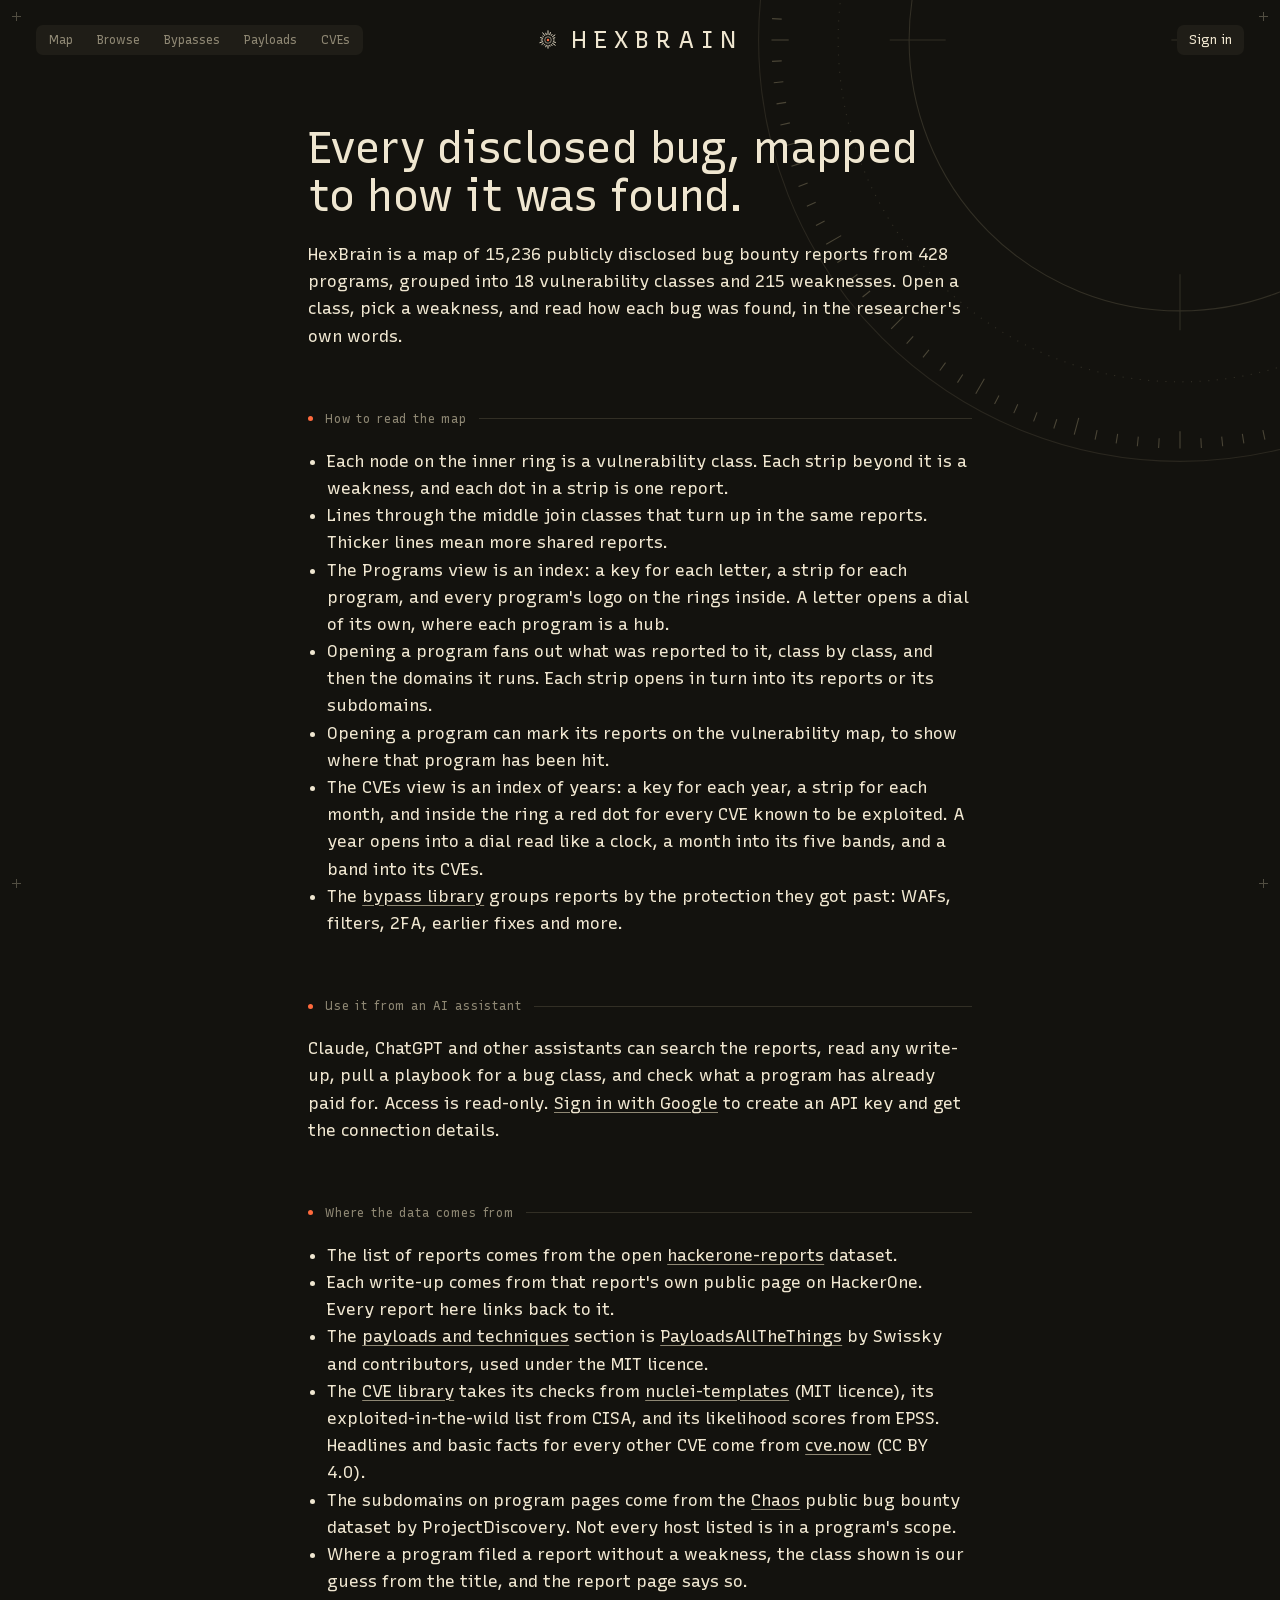
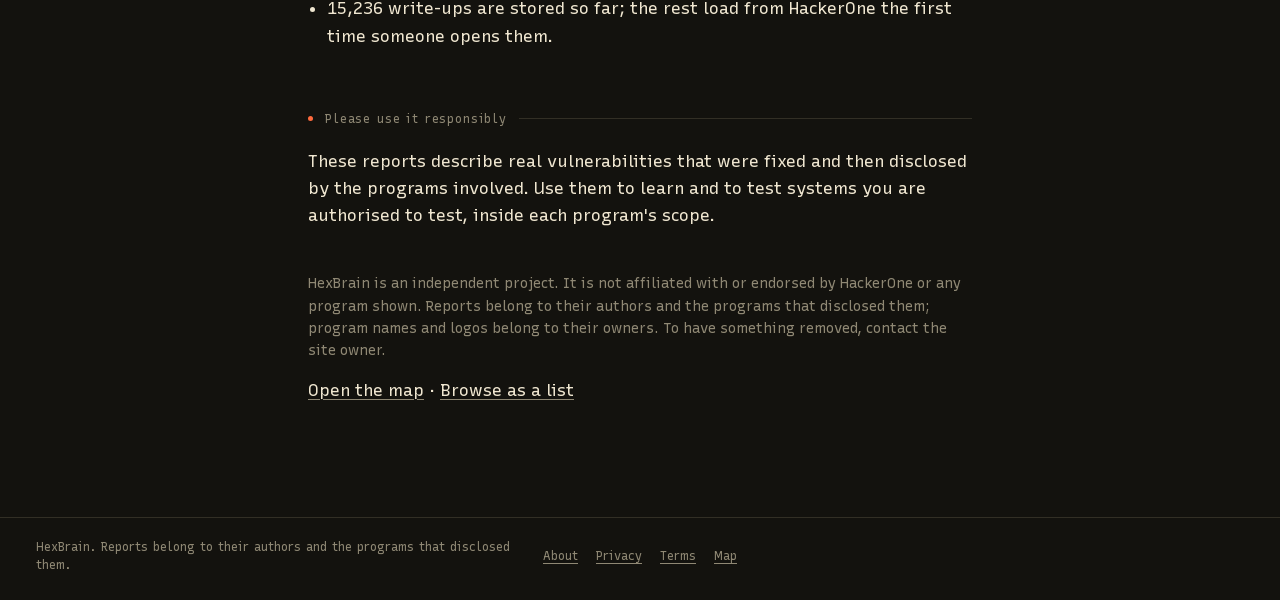
==== commit 27c33813: "Synchronize live database aggregations (,039,453 bounties, 15,236 reports) across index, browse, API" ====
--- a/pages_data/about.html
+++ b/pages_data/about.html
@@ -1,2 +1,2 @@
-<!DOCTYPE html><html lang="en" class="_8ARs4a_variable"><head><meta charSet="utf-8"/><meta name="viewport" content="width=device-width, initial-scale=1"/><link rel="stylesheet" href="/_next/static/chunks/416lmkmhwqpry.css" nonce="ZTY1MzIzOGEtMzE4NS00ZjRkLWI3OTAtY2VjZjJjMjdhNmU1" data-precedence="next"/><link rel="stylesheet" href="/_next/static/chunks/011-me4-8e8rf.css" nonce="ZTY1MzIzOGEtMzE4NS00ZjRkLWI3OTAtY2VjZjJjMjdhNmU1" data-precedence="next"/><link rel="preload" as="script" fetchPriority="low" nonce="ZTY1MzIzOGEtMzE4NS00ZjRkLWI3OTAtY2VjZjJjMjdhNmU1" href="/_next/static/chunks/0om_k9402_tkz.js"/><script src="/_next/static/chunks/0jqm9ii3spicz.js" async="" nonce="ZTY1MzIzOGEtMzE4NS00ZjRkLWI3OTAtY2VjZjJjMjdhNmU1"></script><script src="/_next/static/chunks/33pxqug3ih5w2.js" async="" nonce="ZTY1MzIzOGEtMzE4NS00ZjRkLWI3OTAtY2VjZjJjMjdhNmU1"></script><script src="/_next/static/chunks/0zt06b94h4gnd.js" async="" nonce="ZTY1MzIzOGEtMzE4NS00ZjRkLWI3OTAtY2VjZjJjMjdhNmU1"></script><script src="/_next/static/chunks/turbopack-077hmtqrhcoji.js" async="" nonce="ZTY1MzIzOGEtMzE4NS00ZjRkLWI3OTAtY2VjZjJjMjdhNmU1"></script><script src="/_next/static/chunks/1n14_y55ag4pz.js" async="" nonce="ZTY1MzIzOGEtMzE4NS00ZjRkLWI3OTAtY2VjZjJjMjdhNmU1"></script><script src="/_next/static/chunks/12zfkupch3hfq.js" async="" nonce="ZTY1MzIzOGEtMzE4NS00ZjRkLWI3OTAtY2VjZjJjMjdhNmU1"></script><script src="/_next/static/chunks/35sssb3z2fs_8.js" async="" nonce="ZTY1MzIzOGEtMzE4NS00ZjRkLWI3OTAtY2VjZjJjMjdhNmU1"></script><script src="/_next/static/chunks/3evb1174nt9f7.js" async="" nonce="ZTY1MzIzOGEtMzE4NS00ZjRkLWI3OTAtY2VjZjJjMjdhNmU1"></script><meta name="theme-color" content="#13120e"/><meta name="color-scheme" content="dark"/><title>About · HexBrain</title><meta name="description" content="What this map of disclosed bug bounty reports is, where its data comes from, and how to connect an AI assistant to it."/><meta name="application-name" content="HexBrain"/><link rel="author" href="https://hexbrainai.com"/><meta name="author" content="HexBrain"/><link rel="manifest" href="/manifest.webmanifest"/><meta name="keywords" content="bug bounty,bug bounty reports,HackerOne disclosed reports,hacktivity,bug bounty write-ups,vulnerability write-ups,XSS,SSRF,IDOR,SQL injection,account takeover,security research,pentest,AI security"/><meta name="creator" content="HexBrain"/><meta name="publisher" content="HexBrain"/><meta name="robots" content="index, follow"/><meta name="googlebot" content="index, follow, max-image-preview:large, max-snippet:-1"/><meta name="category" content="security"/><link rel="canonical" href="https://hexbrainai.com/about"/><meta name="format-detection" content="telephone=no, address=no, email=no"/><meta property="og:title" content="HexBrain: Every disclosed bug, mapped to how it was found."/><meta property="og:description" content="An interactive map of publicly disclosed HackerOne bug bounty reports, grouped by vulnerability class, weakness and program, with every write-up in full. Connect Claude, ChatGPT or any AI assistant to search it while you test."/><meta property="og:url" content="https://hexbrainai.com"/><meta property="og:site_name" content="HexBrain"/><meta property="og:image" content="https://hexbrainai.com/opengraph-image?a085bf5861d4821d"/><meta property="og:image:type" content="image/png"/><meta property="og:image:width" content="1200"/><meta property="og:image:height" content="630"/><meta property="og:image:alt" content="HexBrain: Every disclosed bug, mapped to how it was found."/><meta property="og:type" content="website"/><meta name="twitter:card" content="summary_large_image"/><meta name="twitter:title" content="HexBrain: Every disclosed bug, mapped to how it was found."/><meta name="twitter:description" content="An interactive map of publicly disclosed HackerOne bug bounty reports, grouped by vulnerability class, weakness and program, with every write-up in full. Connect Claude, ChatGPT or any AI assistant to search it while you test."/><meta name="twitter:image" content="https://hexbrainai.com/opengraph-image?a085bf5861d4821d"/><meta name="twitter:image:alt" content="HexBrain: Every disclosed bug, mapped to how it was found."/><meta name="twitter:image:type" content="image/png"/><meta name="twitter:image:width" content="1200"/><meta name="twitter:image:height" content="630"/><link rel="icon" href="/favicon.ico?favicon.2y4vcmtb0bvrm.ico" sizes="96x96" type="image/x-icon"/><link rel="icon" href="/icon?5dc40c13537c1d65" type="image/png" sizes="96x96"/><link rel="apple-touch-icon" href="/apple-icon?b90d47bff3b1d48e" type="image/png" sizes="180x180"/><meta name="next-size-adjust" content=""/><script src="/_next/static/chunks/0cz1d0mv5g_q7.js" noModule="" nonce="ZTY1MzIzOGEtMzE4NS00ZjRkLWI3OTAtY2VjZjJjMjdhNmU1"></script></head><body><div hidden=""><!--$--><!--/$--></div><div class="TxLLoq_sheet"><svg class="TxLLoq_dial" viewBox="0 0 800 800" aria-hidden="true" focusable="false"><g class="TxLLoq_turn"><path d="M764.0 400.0L780.0 400.0M770.5 419.4L779.5 419.9M769.0 438.8L777.9 439.7M766.4 458.0L775.3 459.4M762.9 477.1L771.7 479.0M751.6 494.2L767.1 498.4M752.8 514.6L761.4 517.4M746.4 533.0L754.8 536.2M738.9 550.9L747.1 554.6M730.6 568.4L738.6 572.5M715.2 582.0L729.1 590.0M711.1 602.1L718.7 607.0M700.1 618.1L707.4 623.4M688.3 633.5L695.3 639.1M675.7 648.2L682.4 654.3M657.4 657.4L668.7 668.7M648.2 675.7L654.3 682.4M633.5 688.3L639.1 695.3M618.1 700.1L623.4 707.4M602.1 711.1L607.0 718.7M582.0 715.2L590.0 729.1M568.4 730.6L572.5 738.6M550.9 738.9L554.6 747.1M533.0 746.4L536.2 754.8M514.6 752.8L517.4 761.4M494.2 751.6L498.4 767.1M477.1 762.9L479.0 771.7M458.0 766.4L459.4 775.3M438.8 769.0L439.7 777.9M419.4 770.5L419.9 779.5M400.0 764.0L400.0 780.0M380.6 770.5L380.1 779.5M361.2 769.0L360.3 777.9M342.0 766.4L340.6 775.3M322.9 762.9L321.0 771.7M305.8 751.6L301.6 767.1M285.4 752.8L282.6 761.4M267.0 746.4L263.8 754.8M249.1 738.9L245.4 747.1M231.6 730.6L227.5 738.6M218.0 715.2L210.0 729.1M197.9 711.1L193.0 718.7M181.9 700.1L176.6 707.4M166.5 688.3L160.9 695.3M151.8 675.7L145.7 682.4M142.6 657.4L131.3 668.7M124.3 648.2L117.6 654.3M111.7 633.5L104.7 639.1M99.9 618.1L92.6 623.4M88.9 602.1L81.3 607.0M84.8 582.0L70.9 590.0M69.4 568.4L61.4 572.5M61.1 550.9L52.9 554.6M53.6 533.0L45.2 536.2M47.2 514.6L38.6 517.4M48.4 494.2L32.9 498.4M37.1 477.1L28.3 479.0M33.6 458.0L24.7 459.4M31.0 438.8L22.1 439.7M29.5 419.4L20.5 419.9M36.0 400.0L20.0 400.0M29.5 380.6L20.5 380.1M31.0 361.2L22.1 360.3M33.6 342.0L24.7 340.6M37.1 322.9L28.3 321.0M48.4 305.8L32.9 301.6M47.2 285.4L38.6 282.6M53.6 267.0L45.2 263.8M61.1 249.1L52.9 245.4M69.4 231.6L61.4 227.5M84.8 218.0L70.9 210.0M88.9 197.9L81.3 193.0M99.9 181.9L92.6 176.6M111.7 166.5L104.7 160.9M124.3 151.8L117.6 145.7M142.6 142.6L131.3 131.3M151.8 124.3L145.7 117.6M166.5 111.7L160.9 104.7M181.9 99.9L176.6 92.6M197.9 88.9L193.0 81.3M218.0 84.8L210.0 70.9M231.6 69.4L227.5 61.4M249.1 61.1L245.4 52.9M267.0 53.6L263.8 45.2M285.4 47.2L282.6 38.6M305.8 48.4L301.6 32.9M322.9 37.1L321.0 28.3M342.0 33.6L340.6 24.7M361.2 31.0L360.3 22.1M380.6 29.5L380.1 20.5M400.0 36.0L400.0 20.0M419.4 29.5L419.9 20.5M438.8 31.0L439.7 22.1M458.0 33.6L459.4 24.7M477.1 37.1L479.0 28.3M494.2 48.4L498.4 32.9M514.6 47.2L517.4 38.6M533.0 53.6L536.2 45.2M550.9 61.1L554.6 52.9M568.4 69.4L572.5 61.4M582.0 84.8L590.0 70.9M602.1 88.9L607.0 81.3M618.1 99.9L623.4 92.6M633.5 111.7L639.1 104.7M648.2 124.3L654.3 117.6M657.4 142.6L668.7 131.3M675.7 151.8L682.4 145.7M688.3 166.5L695.3 160.9M700.1 181.9L707.4 176.6M711.1 197.9L718.7 193.0M715.2 218.0L729.1 210.0M730.6 231.6L738.6 227.5M738.9 249.1L747.1 245.4M746.4 267.0L754.8 263.8M752.8 285.4L761.4 282.6M751.6 305.8L767.1 301.6M762.9 322.9L771.7 321.0M766.4 342.0L775.3 340.6M769.0 361.2L777.9 360.3M770.5 380.6L779.5 380.1"></path></g><circle cx="400" cy="400" r="392"></circle><circle cx="400" cy="400" r="318" stroke-dasharray="1 7"></circle><circle cx="400" cy="400" r="252"></circle><path d="M400 130V182M400 618V670M130 400H182M618 400H670M392 400H408M400 392V408"></path></svg><i class="TxLLoq_corner TxLLoq_tl" aria-hidden="true"></i><i class="TxLLoq_corner TxLLoq_tr" aria-hidden="true"></i><i class="TxLLoq_corner TxLLoq_bl" aria-hidden="true"></i><i class="TxLLoq_corner TxLLoq_br" aria-hidden="true"></i><header class="TxLLoq_top"><nav class="TxLLoq_nav" aria-label="Sections"><a href="/">Map</a><a href="/browse">Browse</a><a href="/bypasses">Bypasses</a><a href="/payloads">Payloads</a><a href="/cves">CVEs</a></nav><a class="TxLLoq_brand" aria-label="HexBrain: open the map" href="/"><svg width="22" height="22" viewBox="0 0 64 64" aria-hidden="true" focusable="false"><path d="M32.0 17.0L32.0 4.0M36.6 17.7L39.4 9.2M40.8 19.9L44.3 15.0M44.1 23.2L53.0 16.7M46.3 27.4L52.9 25.2M47.0 32.0L51.0 32.0M46.3 36.6L54.8 39.4M44.1 40.8L53.8 47.9M40.8 44.1L44.3 49.0M36.6 46.3L38.2 51.0M32.0 47.0L32.0 57.0M27.4 46.3L25.2 52.9M23.2 44.1L20.8 47.4M19.9 40.8L13.4 45.5M17.7 36.6L7.3 40.0M17.0 32.0L11.0 32.0M17.7 27.4L9.2 24.6M19.9 23.2L15.8 20.2M23.2 19.9L16.1 10.2M27.4 17.7L25.2 11.1" stroke="currentColor" stroke-width="2.7" fill="none"></path><circle cx="32" cy="32" r="9.5" fill="none" stroke="currentColor" stroke-width="1.6"></circle><circle cx="32" cy="32" r="3.4" fill="#ff6a3d"></circle></svg>HexBrain</a><div class="TxLLoq_right"><a href="/account">Sign in</a></div></header><main class="xke5qq_page"><h1>Every disclosed bug, mapped to how it was found.</h1><p>HexBrain<!-- --> is a map of <!-- -->15,244<!-- --> publicly disclosed bug bounty reports from <!-- -->428<!-- --> programs, grouped into <!-- -->18<!-- --> vulnerability classes and <!-- -->215<!-- --> weaknesses. Open a class, pick a weakness, and read how each bug was found, in the researcher&#x27;s own words.</p><h2>How to read the map</h2><ul><li>Each node on the inner ring is a vulnerability class. Each strip beyond it is a weakness, and each dot in a strip is one report.</li><li>Lines through the middle join classes that turn up in the same reports. Thicker lines mean more shared reports.</li><li>The Programs view is an index: a key for each letter, a strip for each program, and every program&#x27;s logo on the rings inside. A letter opens a dial of its own, where each program is a hub.</li><li>Opening a program fans out what was reported to it, class by class, and then the domains it runs. Each strip opens in turn into its reports or its subdomains.</li><li>Opening a program can mark its reports on the vulnerability map, to show where that program has been hit.</li><li>The CVEs view is an index of years: a key for each year, a strip for each month, and inside the ring a red dot for every CVE known to be exploited. A year opens into a dial read like a clock, a month into its five bands, and a band into its CVEs.</li><li>The <a href="/bypasses">bypass library</a> groups reports by the protection they got past: WAFs, filters, 2FA, earlier fixes and more.</li></ul><h2>Use it from an AI assistant</h2><p>Claude, ChatGPT and other assistants can search the reports, read any write-up, pull a playbook for a bug class, and check what a program has already paid for. Access is read-only.<!-- --> <a href="/account">Sign in with Google</a> to create an API key and get the connection details.</p><h2>Where the data comes from</h2><ul><li>The list of reports comes from the open <a href="https://github.com/reddelexc/hackerone-reports" target="_blank" rel="noopener noreferrer">hackerone-reports</a> dataset.</li><li>Each write-up comes from that report&#x27;s own public page on HackerOne. Every report here links back to it.</li><li>The <a href="/payloads">payloads and techniques</a> section is <a href="https://github.com/swisskyrepo/PayloadsAllTheThings" target="_blank" rel="noopener noreferrer">PayloadsAllTheThings</a> by Swissky and contributors, used under the MIT licence.</li><li>The <a href="/cves">CVE library</a> takes its checks from <a href="https://github.com/projectdiscovery/nuclei-templates" target="_blank" rel="noopener noreferrer">nuclei-templates</a> (MIT licence), its exploited-in-the-wild list from CISA, and its likelihood scores from EPSS. Headlines and basic facts for every other CVE come from <a href="https://cve.now" target="_blank" rel="noopener noreferrer">cve.now</a> (CC BY 4.0).</li><li>The subdomains on program pages come from the <a href="https://chaos.projectdiscovery.io" target="_blank" rel="noopener noreferrer">Chaos</a> public bug bounty dataset by ProjectDiscovery. Not every host listed is in a program&#x27;s scope.</li><li>Where a program filed a report without a weakness, the class shown is our guess from the title, and the report page says so.</li><li>9,875<!-- --> write-ups are stored so far; the rest load from HackerOne the first time someone opens them.</li></ul><h2>Please use it responsibly</h2><p>These reports describe real vulnerabilities that were fixed and then disclosed by the programs involved. Use them to learn and to test systems you are authorised to test, inside each program&#x27;s scope.</p><p class="xke5qq_small">HexBrain<!-- --> is an independent project. It is not affiliated with or endorsed by HackerOne or any program shown. Reports belong to their authors and the programs that disclosed them; program names and logos belong to their owners. To have something removed, contact the site owner.</p><p><a href="/">Open the map</a> · <a href="/browse">Browse as a list</a></p></main><footer class="TxLLoq_foot"><span>HexBrain<!-- -->. Reports belong to their authors and the programs that disclosed them.</span><nav aria-label="More"><a href="/about">About</a><a href="/privacy">Privacy</a><a href="/terms">Terms</a><a href="/">Map</a></nav></footer></div><!--$--><!--/$--><script nonce="ZTY1MzIzOGEtMzE4NS00ZjRkLWI3OTAtY2VjZjJjMjdhNmU1" id="_R_">(globalThis["TURBOPACK"] || (globalThis["TURBOPACK"] = [])).push({"otherChunks":["static/chunks/0om_k9402_tkz.js","static/chunks/0jqm9ii3spicz.js","static/chunks/33pxqug3ih5w2.js","static/chunks/0zt06b94h4gnd.js"],"runtimeModuleIds":[326]});</script><script src="/_next/static/chunks/0om_k9402_tkz.js" nonce="ZTY1MzIzOGEtMzE4NS00ZjRkLWI3OTAtY2VjZjJjMjdhNmU1" async=""></script><script nonce="ZTY1MzIzOGEtMzE4NS00ZjRkLWI3OTAtY2VjZjJjMjdhNmU1">(self.__next_f=self.__next_f||[]).push([0])</script><script nonce="ZTY1MzIzOGEtMzE4NS00ZjRkLWI3OTAtY2VjZjJjMjdhNmU1">self.__next_f.push([1,"1:\"$Sreact.fragment\"\n2:\"/_next/static/chunks/1n14_y55ag4pz.js\"\n3:I[31058,[\"$2\"],\"default\"]\n4:\"/_next/static/chunks/12zfkupch3hfq.js\"\n5:\"/_next/static/chunks/35sssb3z2fs_8.js\"\n6:I[58298,[\"$4\",\"$5\"],\"default\"]\n7:I[59496,[\"$2\"],\"default\"]\nd:I[77949,[\"$2\"],\"OutletBoundary\"]\ne:\"$Sreact.suspense\"\n10:\"ViewportBoundary\"\n11:I[77949,[\"$2\"],\"$10\"]\n13:\"MetadataBoundary\"\n14:I[77949,[\"$2\"],\"$13\"]\n16:I[62792,[],\"default\",1]\n:HL[\"/_next/static/chunks/416lmkmhwqpry.css\",\"style\",{\"nonce\":\"ZTY1MzIzOGEtMzE4NS00ZjRkLWI3OTAtY2VjZjJjMjdhNmU1\"}]\n:HL[\"/_next/static/media/4ecdafc131d86bc7-s.p.3sv7b0sph4gaf.woff2\",\"font\",{\"crossOrigin\":\"\",\"nonce\":\"ZTY1MzIzOGEtMzE4NS00ZjRkLWI3OTAtY2VjZjJjMjdhNmU1\",\"type\":\"font/woff2\"}]\n:HL[\"/_next/static/chunks/011-me4-8e8rf.css\",\"style\",{\"nonce\":\"ZTY1MzIzOGEtMzE4NS00ZjRkLWI3OTAtY2VjZjJjMjdhNmU1\"}]\na:X\nb:[[\"children\",{\"s\":\"__PAGE__\",\"d\":{\"r\":[\"$\",\"$1\",\"c\",{\"children\":[\"$Lc\",[[\"$\",\"link\",\"0\",{\"rel\":\"stylesheet\",\"href\":\"/_next/static/chunks/011-me4-8e8rf.css\",\"precedence\":\"next\",\"crossOrigin\":\"$undefined\",\"nonce\":\"ZTY1MzIzOGEtMzE4NS00ZjRkLWI3OTAtY2VjZjJjMjdhNmU1\"}],[\"$\",\"script\",\"script-0\",{\"src\":\"/_next/static/chunks/3evb1174nt9f7.js\",\"async\":true,\"nonce\":\"ZTY1MzIzOGEtMzE4NS00ZjRkLWI3OTAtY2VjZjJjMjdhNmU1\"}]],[\"$\",\"$Ld\",null,{\"children\":[\"$\",\"$e\",null,{\"name\":\"Next.MetadataOutlet\",\"children\":\"$@f\"}]}]]}],\"p\":false,\"v\":null}}]]\n9:[[\"children\",{\"s\":\"about\",\"d\":{\"r\":[\"$\",\"$1\",\"c\",{\"children\":[null,[\"$\",\"$L3\",null,{\"parallelRouterKey\":\"children\",\"error\":\"$undefined\",\"errorStyles\":\"$undefined\",\"errorScripts\":\"$undefined\",\"template\":[\"$\",\"$L7\",null,{}],\"templateStyles\":\"$undefined\",\"templateScripts\":\"$undefined\",\"notFound\":\"$undefined\",\"forbidden\":\"$undefined\",\"unauthorized\":\"$undefined\"}]]}],\"p\":false,\"v\":\"$a\"},\"c\":\"$Qb\"}]]\n0:{\"P\":null,\"c\":[\"\",\"about\"],\"q\":\"\",\"i\":false,\"t\":{\"t\":{\"s\":\"\",\"h\":16,\"d\":{\"r\":[\"$\",\"$1\",\"c\",{\"children\":[[[\"$\",\"link\",\"0\",{\"rel\":\"stylesheet\",\"href\":\"/_next/static/chunks/416lmkmhwqpry.css\",\"precedence\":\"next\",\"crossOrigin\":\"$undefined\",\"nonce\":\"ZTY1MzIzOGEtMzE4NS00ZjRkLWI3OTAtY2VjZjJjMjdhNmU1\"}]],[\"$\",\"html\",null,{\"lang\":\"en\",\"className\":\"_8ARs4a_variable\",\"children\":[\"$\",\"body\",null,{\"children\":[\"$\",\"$L3\",null,{\"parallelRouterKey\":\"children\",\"error\":\"$6\",\"errorStyles\":[[\"$\",\"link\",\"0\",{\"rel\":\"stylesheet\",\"href\":\"/_next/static/chunks/011-me4-8e8rf.css\",\"precedence\":\"next\",\"crossOrigin\":\"$undefined\",\"nonce\":\"ZTY1MzIzOGEtMzE4NS00ZjRkLWI3OTAtY2VjZjJjMjdhNmU1\"}]],\"errorScripts\":[[\"$\",\"script\",\"script-0\",{\"src\":\"/_next/static/chunks/12zfkupch3hfq.js\",\"async\":true,\"nonce\":\"ZTY1MzIzOGEtMzE4NS00ZjRkLWI3OTAtY2VjZjJjMjdhNmU1\"}],[\"$\",\"script\",\"script-1\",{\"src\":\"/_next/static/chunks/35sssb3z2fs_8.js\",\"async\":true,\"nonce\":\"ZTY1MzIzOGEtMzE4NS00ZjRkLWI3OTAtY2VjZjJjMjdhNmU1\"}]],\"template\":[\"$\",\"$L7\",null,{}],\"templateStyles\":\"$undefined\",\"templateScripts\":\"$undefined\",\"notFound\":[\"$L8\",[[\"$\",\"link\",\"0\",{\"rel\":\"stylesheet\",\"href\":\"/_next/static/chunks/011-me4-8e8rf.css\",\"precedence\":\"next\",\"crossOrigin\":\"$undefined\",\"nonce\":\"ZTY1MzIzOGEtMzE4NS00ZjRkLWI3OTAtY2VjZjJjMjdhNmU1\"}]]],\"forbidden\":\"$undefined\",\"unauthorized\":\"$undefined\"}]}]}]]}],\"p\":false,\"v\":null},\"c\":\"$Q9\"},\"h\":{\"r\":[\"$\",\"$1\",\"h\",{\"children\":[null,[\"$\",\"$L11\",null,{\"children\":\"$L12\"}],[\"$\",\"$L14\",null,{\"children\":[[\"$\",\"div\",null,{\"hidden\":true,\"children\":[\"$\",\"$e\",null,{\"name\":\"Next.Metadata\",\"children\":\"$L15\"}]}],null]}],[\"$\",\"meta\",null,{\"name\":\"next-size-adjust\",\"content\":\"\"}]]}],\"p\":false,\"v\":null}},\"m\":\"$undefined\",\"G\":[\"$16\",[[\"$\",\"link\",\"0\",{\"rel\":\"stylesheet\",\"href\":\"/_next/static/chunks/416lmkmhwqpry.css\",\"precedence\":\"next\",\"crossOrigin\":\"$undefined\",\"nonce\":\"ZTY1MzIzOGEtMzE4NS00ZjRkLWI3OTAtY2VjZjJjMjdhNmU1\"}]]],\"S\":false,\"r\":\"$undefined\",\"s\":\"$undefined\",\"a\":\"$undefined\",\"l\":\"$undefined\",\"p\":\"$undefined\",\"d\":\"$undefined\",\"b\":\"NkeMn4vjCz0yV9Htg3qYw\"}\na:C\n17:Tadc,M764.0 400.0L780.0 400.0M770.5 419.4L779.5 419.9M769.0 438.8L777.9 439.7M766.4 458.0L775.3 459.4M762.9 477.1L771.7 479.0M751.6 494.2L767.1 498.4M752.8 514.6L761.4 517.4M746.4 533.0L754.8 536.2M738.9 550.9L747.1 554.6M730.6 568.4L738.6 572.5M715.2 582.0L729.1 590.0M711.1 602.1L718.7 607.0M700.1 618.1L707.4 623.4M688.3 633.5L695.3 639.1M675.7 648.2L682.4 654.3M657.4 657.4L668.7 668.7M648.2 675.7L654.3 682.4M633.5 688.3L639.1 695.3M618.1 700.1L623.4 707.4M602.1 711.1L607.0 718.7M582.0 715.2L590.0 729.1M568.4 730.6L572.5 738.6M550.9 738.9L554.6 747.1M533.0 746.4L536.2 754.8M514.6 752.8L517.4 761.4M494.2 751.6L498.4 767.1M477.1 762.9L479.0 771.7M458.0 766.4L459.4 775.3M438.8 769.0L439.7 777.9M419.4 770.5L419.9 779.5M400.0 764.0L400.0 780.0M380.6 770.5L380.1 779.5M361.2 769.0L360.3 777.9M342.0 766.4L340.6 775.3M322.9 762.9L321.0 771.7M305.8 751.6L301.6 767.1M285.4 752.8L282.6 761.4M267.0 746.4L263.8 754.8M249.1 738.9L245.4 747.1M231.6 730.6L227.5 738.6M218.0 715.2L210.0 729.1M197.9 711.1L193.0 718.7M181.9 700.1L176.6 707.4M166.5 688.3L160.9 695.3M151.8 675.7L145.7 682.4M142.6 657.4L131.3 668.7M124.3 648.2L117.6 654.3M111.7 633.5L104.7 639.1M99.9 618.1L92.6 623.4M88.9 602.1L81.3 607.0M84.8 582.0L70.9 590.0M69.4 568.4L61.4 572.5M61.1 550.9L52.9 554.6M53.6 533.0L45.2 536.2M47.2 514.6L38.6 517.4M48.4 494.2L32.9 498.4M37.1 477.1L28.3 479.0M33.6 458.0L24.7 459.4M31.0 438.8L22.1 439.7M29.5 419.4L20.5 419.9M36.0 400.0L20.0 400.0M29.5 380.6L20.5 380.1M31.0 361.2L22.1 360.3M33.6 342.0L24.7 340.6M37.1 322.9L28.3 321.0M48.4 305.8L32.9 301.6M47.2 285.4L38.6 282.6M53.6 267.0L45.2 263.8M61.1 249.1L52.9 245.4M69.4 231.6L61.4 227.5M84.8 218.0L70.9 210.0M88.9 197.9L81.3 193.0M99.9 181.9L92.6 176.6M111.7 166.5L104.7 160.9M124.3 151.8L117.6 145.7M142.6 142.6L131.3 131.3M151.8 124.3L145.7 117.6M166.5 111.7L160.9 104.7M181.9 99.9L176.6 92.6M197.9 88.9L193.0 81.3M218.0 84.8L210.0 70.9M231.6 69.4L227.5 61.4M249.1 61.1L245.4 52.9M267.0 53.6L263.8 45.2M285.4 47.2L282.6 38.6M305.8 48.4L301.6 32.9M322.9 37.1L321.0 28.3M342.0 33.6L340.6 24.7M361.2 31.0L360.3 22.1M380.6 29.5L380.1 20.5M400.0 36.0L400.0 20.0M419.4 29.5L419.9 20.5M438.8 31.0L439.7 22.1M458.0 33.6L459.4 24.7M477.1 37.1L479.0 28.3M494.2 48.4L498.4 32.9M514.6 47.2L517.4 38.6M533.0 53.6L536.2 45.2M550.9 61.1L554.6 52.9M568.4 69.4L572.5 61.4M582.0 84.8L590.0 70.9M602.1 88.9L607.0 81.3M618.1 99.9L623.4 92.6M633.5 111.7L639.1 104.7M648.2 124.3L654.3 117.6M657.4 142.6L668.7 131.3M675.7 151.8L682.4 145.7M688.3 166.5L695.3 160.9M700.1 181.9L707.4 176.6M711.1 197.9L718.7 193.0M715.2 218.0L729.1 210.0M730.6 231.6L738.6 227.5M738.9 249.1L747.1 245.4M746.4 267.0L754.8 263.8M752.8 285.4L761.4 282.6M751.6 305.8L767.1 301.6M762.9 322.9L771.7 321.0M766.4 342.0L775.3 340.6M769.0 361.2L777.9 360.3M770.5 380.6L779.5 380.18:[\"$\",\"div\",null,{\"className\":\"TxLLoq_sheet\",\"children\":[[\"$\",\"svg\",null,{\"className\":\"TxLLoq_dial\",\"viewBox\":\"0 0 800 800\",\"aria-hidden\":\"true\",\"focusable\":\"false\",\"children\":[[\"$\",\"g\",null,{\"className\":\"TxLLoq_turn\",\"children\":[\"$\",\"path\",null,{\"d\":\"$17\"}]}],[\"$\",\"circle\",null,{\"cx\":\"400\",\"cy\":\"400\",\"r\":\"392\"}],[\"$\",\"circle\",null,{\"cx\":\"400\",\"cy\":\"400\",\"r\":\"318\",\"strokeDasharray\":\"1 7\"}],[\"$\",\"circle\",null,{\"cx\":\"400\",\"cy\":\"400\",\"r\":\"252\"}],[\"$\",\"path\",null,{\"d\":\"M400 130V182M400 618V670M130 400H182M618 400H670M392 400H408M400 392V408\"}]]}],[[\"$\",\"i\",\"tl\",{\"className\":\"TxLLoq_corner TxLLoq_tl\",\"aria-hidden\":\"true\"}],[\"$\",\"i\",\"tr\",{\"className\":\"TxLLoq_corner TxLLoq_tr\",\"aria-hidden\":\"true\"}],\"$L18\",\"$L19\"],\"$L1a\",\"$L1b\",\"$L1c\"]}]\n1d:Tadc,M764.0 400.0L780.0 400.0M770.5 419.4L779.5 419.9M769.0 438.8L777.9 439.7M766.4 458.0L775.3 459.4M762.9 477.1L771.7 479.0M751.6 494.2L767.1 498.4M752.8 514.6L761.4 517.4M746.4 533.0L754.8 536.2M738.9 550.9L747.1 554.6M730.6 568.4L738.6 572.5M715.2 582.0L729.1 590.0M711.1 602.1L718.7 607.0M700.1 618.1L707.4 623.4M688.3 633.5L695.3 639.1M675.7 648.2L682.4 654.3M657.4 657.4L668.7 668.7M648.2 675.7L654.3 682.4M633.5 688.3L639.1 695.3M618.1 700.1L623.4 707.4M602.1 711.1L607.0 718.7M582.0 715.2L590.0 729.1M568.4 730.6L572.5 738.6M550.9 738.9L554.6 747.1M533.0 746.4L536.2 754.8M514.6 752.8L517.4 761.4M494.2 751.6L498.4 767.1M477.1 762.9L479.0 771.7M458.0 766.4L459.4 775.3M438.8 769.0L439.7 777.9M419.4 770.5L419.9 779.5M400.0 764.0L400.0 780.0M380.6 770.5L380.1 779.5M361.2 769.0L360.3 777.9M342.0 766.4L340.6 775.3M322.9 762.9L321.0 771.7M305.8 751.6L301.6 767.1M285.4 752.8L282.6 761.4M267.0 746.4L263.8 754.8M249.1 738.9L245.4 747.1M231.6 730.6L227.5 738.6M218.0 715.2L210.0 729.1M197.9 711.1L193.0 718.7M181.9 700.1L176.6 707.4M166.5 688.3L160.9 695.3M151.8 675.7L145.7 682.4M142.6 657.4L131.3 668.7M124.3 648.2L117.6 654.3M111.7 633.5L104.7 639.1M99.9 618.1L92.6 623.4M88.9 602.1L81.3 607.0M84.8 582.0L70.9 590.0M69.4 568.4L61.4 572.5M61.1 550.9L52.9 554.6M53.6 533.0L45.2 536.2M47.2 514.6L38.6 517.4M48.4 494.2L32.9 498.4M37.1 477.1L28.3 479.0M33.6 458.0L24.7 459.4M31.0 438.8L22.1 439.7M29.5 419.4L20.5 419.9M36.0 400.0L20.0 400.0M29.5 380.6L20.5 380.1M31.0 361.2L22.1 360.3M33.6 342.0L24.7 340.6M37.1 322.9L28.3 321.0M48.4 305.8L32.9 301.6M47.2 285.4L38.6 282.6M53.6 267.0L45.2 263.8M61.1 249.1L52.9 245.4M69.4 231.6L61.4 227.5M84.8 218.0L70.9 210.0M88.9 197.9L81.3 193.0M99.9 181.9L92.6 176.6M111.7 166.5L104.7 160.9M124.3 151.8L117.6 145.7M142.6 142.6L131.3 131.3M151.8 124.3L145.7 117.6M166.5 111.7L160.9 104.7M181.9 99.9L176.6 92.6M197.9 88.9L193.0 81.3M218.0 84.8L210.0 70.9M231.6 69.4L227.5 61.4M249.1 61.1L245.4 52.9M267.0 53.6L263.8 45.2M285.4 47.2L282.6 38.6M305.8 48.4L301.6 32.9M322.9 37.1L321.0 28.3M342.0 33.6L340.6 24.7M361.2 31.0L360.3 22.1M380.6 29.5L380.1 20.5M400.0 36.0L400.0 20.0M419.4 29.5L419.9 20.5M438.8 31.0L439.7 22.1M458.0 33.6L459.4 24.7M477.1 37.1L479.0 28.3M494.2 48.4L498.4 32.9M514.6 47.2L517.4 38.6M533.0 53.6L536.2 45.2M550.9 61.1L554.6 52.9M568.4 69.4L572.5 61.4M582.0 84.8L590.0 70.9M602.1 88.9L607.0 81.3M618.1 99.9L623.4 92.6M633.5 111.7L639.1 104.7M648.2 124.3L654.3 117.6M657.4 142.6L668.7 131.3M675.7 151.8L682.4 145.7M688.3 166.5L695.3 160.9M700.1 181.9L707.4 176.6M711.1 197.9L718.7 193.0M715.2 218.0L729.1 210.0M730.6 231.6L738.6 227.5M738.9 249.1L747.1 245.4M746.4 267.0L754.8 263.8M752.8 285.4L761.4 282.6M751.6 305.8L767.1 301.6M762.9 322.9L771.7 321.0M766.4 342.0L775.3 340.6M769.0 361.2L777.9 360.3M770.5 380.6L779.5 380.1c:[\"$\",\"div\",null,{\"className\":\"TxLLoq_sheet\",\"children\":[[\"$\",\"svg\",null,{\"className\":\"TxLLoq_dial\",\"viewBox\":\"0 0 800 800\",\"aria-hidden\":\"true\",\"focusable\":\"false\",\"children\":[[\"$\",\"g\",null,{\"className\":\"TxLLoq_turn\",\"children\":[\"$\",\"path\",null,{\"d\":\"$1d\"}]}],[\"$\",\"circle\",null,{\"cx\":\"400\",\"cy\":\"400\",\"r\":\"392\"}],[\"$\",\"circle\",null,{\"cx\":\"400\",\"cy\":\"400\",\"r\":\"318\",\"strokeDasharray\":\"1 7\"}],[\"$\",\"circle\",null,{\"cx\":\"400\",\"cy\":\"400\",\"r\":\"252\"}],[\"$\",\"path\",null,{\"d\":\"M400 130V182M400 618V670M130 400H182M618 400H670M392 400H408M400 392V408\"}]]}],[[\"$\",\"i\",\"tl\",{\"className\":\"TxLLoq_corner TxLLoq_tl\",\"aria-hidden\":\"true\"}],[\"$\",\"i\",\"tr\",{\"className\":\"TxLLoq_corner TxLLoq_tr\",\"aria-hidden\":\"true\"}],\"$L1e\",\"$L1f\"],\"$L20\",\"$L21\",\"$L22\"]}]\n23:\"/_next/static/chunks/3evb1174nt9f7.js\"\n24:I[36652,[\"$23\"],\"\"]\n18:[\"$\",\"i\",\"bl\",{\"className\":\"TxLLoq_corner TxLLoq_bl\",\"aria-hidden\":\"true\"}]\n19:[\"$\",\"i\",\"br\",{\"className\":\"TxLLoq_corner TxLLoq_br\",\"aria-hidden\":\"true\"}]\n1a:[\"$\",\"header\",null,{\"className\":\"TxLLoq_top\",\"children\":[[\"$\",\"nav\",null,{\"className\":\"TxLLoq_nav\",\"aria-label\":\"Sections\",\"children\":[[\"$\",\"$L24\",\"map\",{\"href\":\"/\",\"aria-current\":\"$undefined\",\"children\":\"Map\"}],[\"$\",\"$L24\",\"browse\",{\"href\":\"/browse\",\"aria-current\":\"$undefined\",\"children\":\"Browse\"}],[\"$\",\"$L24\",\"bypasses\",{\"href\":\"/bypasses\",\"aria-current\":\"$undefined\",\"children\":\"Bypasses\"}],[\"$\",\"$L24\",\"payloads\",{\"href\":\"/payloads\",\"aria-current\":\"$undefined\",\"children\":\"Payloads\"}],[\"$\",\"$L24\",\"cves\",{\"href\":\"/cves\",\"aria-current\":\"$undefined\",\"children\":\"CVEs\"}]]}],[\"$\",\"$L24\",null,{\"href\":\"/\",\"className\":\"TxLLoq_brand\",\"aria-label\":\"HexBrain: open the map\",\"children\":[[\"$\",\"svg\",null,{\"width\":22,\"height\":22,\"viewBox\":\"0 0 64 64\",\"aria-hidden\":\"true\",\"focusable\":\"false\",\"children\":[[\"$\",\"path\",null,{\"d\":\"M32.0 17.0L32.0 4.0M36.6 17.7L39.4 9.2M40.8 19.9L44.3 15.0M44.1 23.2L53.0 16.7M46.3 27.4L52.9 25.2M47.0 32.0L51.0 32.0M46.3 36.6L54.8 39.4M44.1 40.8L53.8 47.9M40.8 44.1L44.3 49.0M36.6 46.3L38.2 51.0M32.0 47.0L32.0 57.0M27.4 46.3L25.2 52.9M23.2 44.1L20.8 47.4M19.9 40.8L13.4 45.5M17.7 36.6L7.3 40.0M17.0 32.0L11.0 32.0M17.7 27.4L9.2 24.6M19.9 23.2L15.8 20.2M23.2 19.9L16.1 10.2M27.4 17.7L25.2 11.1\",\"stroke\":\"currentColor\",\"strokeWidth\":\"2.7\",\"fill\":\"none\"}],[\"$\",\"circle\",null,{\"cx\":\"32\",\"cy\":\"32\",\"r\":\"9.5\",\"fill\":\"none\",\"stroke\":\"currentColor\",\"strokeWidth\":\"1.6\"}],[\"$\",\"circle\",null,{\"cx\":\"32\",\"cy\":\"32\",\"r\":\"3.4\",\"fill\":\"#ff6a3d\"}]]}],\"HexBrain\"]}],[\"$\",\"div\",null,{\"className\":\"TxLLoq_right\",\"children\":[\"$undefined\",[\"$\",\"$L24\",null,{\"href\":\"/account\",\"children\":\"Sign in\"}]]}]]}]\n1b:[\"$\",\"main\",null,{\"className\":\"xke5qq_page\",\"children\":[[\"$\",\"h1\",null,{\"children\":\"That page is not on the map.\"}],[\"$\",\"p\",null,{\"children\":\"The address may be mistyped, or the report may never have been disclosed publicly.\"}],[\"$\",\"p\",null,{\"children\":[\"$\",\"$L24\",null,{\"href\":\"/\",\"children\":\"Open the map\"}]}]]}]\n1c:[\"$\",\"footer\",null,{\"className\":\"TxLLoq_foot\",\"children\":[[\"$\",\"span\",null,{\"children\":[\"HexBrain\",\". Reports belong to their authors and the programs that disclosed them.\"]}],[\"$\",\"nav\",null,{\"aria-label\":\"More\",\"children\":[[\"$\",\"$L24\",null,{\"href\":\"/about\",\"children\":\"About\"}],[\"$\",\"$L24\",null,{\"href\":\"/privacy\",\"children\":\"Privacy\"}],[\"$\",\"$L24\",null,{\"href\":\"/terms\",\"children\":\"Terms\"}],[\"$\",\"$L24\",null,{\"href\":\"/\",\"children\":\"Map\"}]]}]]}]\n1e:[\"$\",\"i\",\"bl\",{\"className\":\"TxLLoq_corner TxLLoq_bl\",\"aria-hidden\":\"true\"}]\n1f:[\"$\",\"i\",\"br\",{\"className\":\"TxLLoq_corner TxLLoq_br\",\"aria-hidden\":\"true\"}]\n20:[\"$\",\"header\",null,{\"className\":\"TxLLoq_top\",\"children\":[[\"$\",\"nav\",null,{\"className\":\"TxLLoq_nav\",\"aria-label\":\"Sections\",\"children\":[[\"$\",\"$L24\",\"map\",{\"href\":\"/\",\"aria-current\":\"$undefined\",\"children\":\"Map\"}],[\"$\",\"$L24\",\"browse\",{\"href\":\"/browse\",\"aria-current\":\"$undefined\",\"children\":\"Browse\"}],[\"$\",\"$L24\",\"bypasses\",{\"href\":\"/bypasses\",\"aria-current\":\"$undefined\",\"children\":\"Bypasses\"}],[\"$\",\"$L24\",\"payloads\",{\"href\":\"/payloads\",\"aria-current\":\"$undefined\",\"children\":\"Payloads\"}],[\"$\",\"$L24\",\"cves\",{\"href\":\"/cves\",\"aria-current\":\"$undefined\",\"children\":\"CVEs\"}]]}],[\"$\",\"$L24\",null,{\"href\":\"/\",\"className\":\"TxLLoq_brand\",\"aria-label\":\"HexBrain: open the map\",\"children\":[[\"$\",\"svg\",null,{\"width\":22,\"height\":22,\"viewBox\":\"0 0 64 64\",\"aria-hidden\":\"true\",\"focusable\":\"false\",\"children\":[[\"$\",\"path\",null,{\"d\":\"M32.0 17.0L32.0 4.0M36.6 17.7L39.4 9.2M40.8 19.9L44.3 15.0M44.1 23.2L53.0 16.7M46.3 27.4L52.9 25.2M47.0 32.0L51.0 32.0M46.3 36.6L54.8 39.4M44.1 40.8L53.8 47.9M40.8 44.1L44.3 49.0M36.6 46.3L38.2 51.0M32.0 47.0L32.0 57.0M27.4 46.3L25.2 52.9M23.2 44.1L20.8 47.4M19.9 40.8L13.4 45.5M17.7 36.6L7.3 40.0M17.0 32.0L11.0 32.0M17.7 27.4L9.2 24.6M19.9 23.2L15.8 20.2M23.2 19.9L16.1 10.2M27.4 17.7L25.2 11.1\",\"stroke\":\"currentColor\",\"strokeWidth\":\"2.7\",\"fill\":\"none\"}],[\"$\",\"circle\",null,{\"cx\":\"32\",\"cy\":\"32\",\"r\":\"9.5\",\"fill\":\"none\",\"stroke\":\"currentColor\",\"strokeWidth\":\"1.6\"}],[\"$\",\"circle\",null,{\"cx\":\"32\",\"cy\":\"32\",\"r\":\"3.4\",\"fill\":\"#ff6a3d\"}]]}],\"HexBrain\"]}],[\"$\",\"div\",null,{\"className\":\"TxLLoq_right\",\"children\":[\"$undefined\",[\"$\",\"$L24\",null,{\"href\":\"/account\",\"children\":\"Sign in\"}]]}]]}]\n21:[\"$\",\"main\",null,{\"className\":\"xke5qq_page\",\"children\":[[\"$\",\"h1\",null,{\"children\":\"Every disclosed bug, mapped to how it was found.\"}],[\"$\",\"p\",null,{\"children\":[\"HexBrain\",\" is a map of \",\"15,244\",\" publicly disclosed bug bounty reports from \",\"428\",\" programs, grouped into \",\"18\",\" vulnerability classes and \",\"215\",\" weaknesses. Open a class, pick a weakness, and read how each bug was found, in the researcher's own words.\"]}],[\"$\",\"h2\",null,{\"children\":\"How to read the map\"}],[\"$\",\"ul\",null,{\"children\":[[\"$\",\"li\",null,{\"children\":\"Each node on the inner ring is a vulnerability class. Each strip beyond it is a weakness, and each dot in a strip is one report.\"}],[\"$\",\"li\",null,{\"children\":\"Lines through the middle join classes that turn up in the same reports. Thicker lines mean more shared reports.\"}],[\"$\",\"li\",null,{\"children\":\"The Programs view is an index: a key for each letter, a strip for each program, and every program's logo on the rings inside. A letter opens a dial of its own, where each program is a hub.\"}],[\"$\",\"li\",null,{\"children\":\"Opening a program fans out what was reported to it, class by class, and then the domains it runs. Each strip opens in turn into its reports or its subdomains.\"}],[\"$\",\"li\",null,{\"children\":\"Opening a program can mark its reports on the vulnerability map, to show where that program has been hit.\"}],[\"$\",\"li\",null,{\"children\":\"The CVEs view is an index of years: a key for each year, a strip for each month, and inside the ring a red dot for every CVE known to be exploited. A year opens into a dial read like a clock, a month into its five bands, and a band into its CVEs.\"}],[\"$\",\"li\",null,{\"children\":[\"The \",[\"$\",\"$L24\",null,{\"href\":\"/bypasses\",\"children\":\"bypass library\"}],\" groups reports by the protection they got past: WAFs, filters, 2FA, earlier fixes and more.\"]}]]}],[\"$\",\"h2\",null,{\"children\":\"Use it from an AI assistant\"}],[\"$\",\"p\",null,{\"children\":[\"Claude, ChatGPT and other assistants can search the reports, read any write-up, pull a playbook for a bug class, and check what a program has already paid for. Access is read-only.\",\" \",[\"$\",\"$L24\",null,{\"href\":\"/account\",\"children\":\"Sign in with Google\"}],\" to create an API key and get the connection details.\"]}],[\"$\",\"h2\",null,{\"children\":\"Where the data comes from\"}],[\"$\",\"ul\",null,{\"children\":[[\"$\",\"li\",null,{\"children\":[\"The list of reports comes from the open \",[\"$\",\"a\",null,{\"href\":\"https://github.com/reddelexc/hackerone-reports\",\"target\":\"_blank\",\"rel\":\"noopener noreferrer\",\"children\":\"hackerone-reports\"}],\" dataset.\"]}],[\"$\",\"li\",null,{\"children\":\"Each write-up comes from that report's own public page on HackerOne. Every report here links back to it.\"}],[\"$\",\"li\",null,{\"children\":[\"The \",[\"$\",\"$L24\",null,{\"href\":\"/payloads\",\"children\":\"payloads and techniques\"}],\" section is \",[\"$\",\"a\",null,{\"href\":\"https://github.com/swisskyrepo/PayloadsAllTheThings\",\"target\":\"_blank\",\"rel\":\"noopener noreferrer\",\"children\":\"PayloadsAllTheThings\"}],\" by Swissky and contributors, used under the MIT licence.\"]}],[\"$\",\"li\",null,{\"children\":[\"The \",[\"$\",\"$L24\",null,{\"href\":\"/cves\",\"children\":\"CVE library\"}],\" takes its checks from \",[\"$\",\"a\",null,{\"href\":\"https://github.com/projectdiscovery/nuclei-templates\",\"target\":\"_blank\",\"rel\":\"noopener noreferrer\",\"children\":\"nuclei-templates\"}],\" (MIT licence), its exploited-in-the-wild list from CISA, and its likelihood scores from EPSS. Headlines and basic facts for every other CVE come from \",[\"$\",\"a\",null,{\"href\":\"https://cve.now\",\"target\":\"_blank\",\"rel\":\"noopener noreferrer\",\"children\":\"cve.now\"}],\" (CC BY 4.0).\"]}],[\"$\",\"li\",null,{\"children\":[\"The subdomains on program pages come from the \",[\"$\",\"a\",null,{\"href\":\"https://chaos.projectdiscovery.io\",\"target\":\"_blank\",\"rel\":\"noopener noreferrer\",\"children\":\"Chaos\"}],\" public bug bounty dataset by ProjectDiscovery. Not every host listed is in a program's scope.\"]}],\"$L25\",\"$L26\"]}],\"$L27\",\"$L28\",\"$L29\",\"$L2a\"]}]\n22:[\"$\",\"footer\",null,{\"className\":\"TxLLoq_foot\",\"children\":[[\"$\",\"span\",null,{\"children\":[\"HexBrain\",\". Reports belong to their authors and the programs that disclosed them.\"]}],[\"$\",\"nav\",null,{\"aria-label\":\"More\",\"children\":[[\"$\",\"$L24\",null,{\"href\":\"/about\",\"children\":\"About\"}],[\"$\",\"$L24\",null,{\"href\":\"/privacy\",\"children\":\"Privacy\"}],[\"$\",\"$L24\",null,{\"href\":\"/terms\",\"children\":\"Terms\"}],[\"$\",\"$L24\",null,{\"href\":\"/\",\"children\":\"Map\"}]]}]]}]\n25:[\"$\",\"li\",null,{\"children\":\"Where a program filed a report without a weakness, the class shown is our guess from the title, and the report page says so.\"}]\n26:[\"$\",\"li\",null,{\"children\":[\"9,875\",\" write-ups are stored so far; the rest load from HackerOne the first time someone opens them.\"]}]\n27:[\"$\",\"h2\",null,{\"children\":\"Please use it responsibly\"}]\n28:[\"$\",\"p\",null,{\"children\":\"These reports describe real vulnerabilities that were fixed and then disclosed by the programs involved. Use them to learn and to test systems you are authorised to test, inside each program's scope.\"}]\n29:[\"$\",\"p\",null,{\"className\":\"xke5qq_small\",\"children\":[\"HexBrain\",\" is an independent project. It is not affiliated with or endorsed by HackerOne or any program shown. Reports belong to their authors and the programs that disclosed them; program names and logos belong to their owners. To have something removed, contact the site owner.\"]}]\n2a:[\"$\",\"p\",null,{\"children\":[[\"$\",\"$L24\",null,{\"href\":\"/\",\"children\":\"Open the map\"}],\" · \",[\"$\",\"$L24\",null,{\"href\":\"/browse\",\"children\":\"Browse as a list\"}]]}]\n12:[[\"$\",\"meta\",\"0\",{\"charSet\":\"utf-8\"}],[\"$\",\"meta\",\"1\",{\"name\":\"viewport\",\"content\":\"width=device-width, initial-scale=1\"}],[\"$\",\"meta\",\"2\",{\"name\":\"theme-color\",\"content\":\"#13120e\"}],[\"$\",\"meta\",\"3\",{\"name\":\"color-scheme\",\"content\":\"dark\"}]]\n2b:I[64962,[\"$2\"],\"IconMark\"]\nf:null\n15:[[\"$\",\"title\",\"0\",{\"children\":\"About · HexBrain\"}],[\"$\",\"meta\",\"1\",{\"name\":\"description\",\"content\":\"What this map of disclosed bug bounty reports is, where its data comes from, and how to connect an AI assistant to it.\"}],[\"$\",\"meta\",\"2\",{\"name\":\"application-name\",\"content\":\"HexBrain\"}],[\"$\",\"link\",\"3\",{\"rel\":\"author\",\"href\":\"https://hexbrainai.com\"}],[\"$\",\"meta\",\"4\",{\"name\":\"author\",\"content\":\"HexBrain\"}],[\"$\",\"link\",\"5\",{\"rel\":\"manifest\",\"href\":\"/manifest.webmanifest\",\"crossOrigin\":\"$undefined\"}],[\"$\",\"meta\",\"6\",{\"name\":\"keywords\",\"content\":\"bug bounty,bug bounty reports,HackerOne disclosed reports,hacktivity,bug bounty write-ups,vulnerability write-ups,XSS,SSRF,IDOR,SQL injection,account takeover,security research,pentest,AI security\"}],[\"$\",\"meta\",\"7\",{\"name\":\"creator\",\"content\":\"HexBrain\"}],[\"$\",\"meta\",\"8\",{\"name\":\"publisher\",\"content\":\"HexBrain\"}],[\"$\",\"meta\",\"9\",{\"name\":\"robots\",\"content\":\"index, follow\"}],[\"$\",\"meta\",\"10\",{\"name\":\"googlebot\",\"content\":\"index, follow, max-image-preview:large, max-snippet:-1\"}],[\"$\",\"meta\",\"11\",{\"name\":\"category\",\"content\":\"security\"}],[\"$\",\"link\",\"12\",{\"rel\":\"canonical\",\"href\":\"https://hexbrainai.com/about\"}],[\"$\",\"meta\",\"13\",{\"name\":\"format-detection\",\"content\":\"telephone=no, address=no, email=no\"}],[\"$\",\"meta\",\"14\",{\"property\":\"og:title\",\"content\":\"HexBrain: Every disclosed bug, mapped to how it was found.\"}],[\"$\",\"meta\",\"15\",{\"property\":\"og:description\",\"content\":\"An interactive map of publicly disclosed HackerOne bug bounty reports, grouped by vulnerability class, weakness and program, with every write-up in full. Connect Claude, ChatGPT or any AI assistant to search it while you test.\"}],[\"$\",\"meta\",\"16\",{\"property\":\"og:url\",\"content\":\"https://hexbrainai.com\"}],[\"$\",\"meta\",\"17\",{\"property\":\"og:site_name\",\"content\":\"HexBrain\"}],[\"$\",\"meta\",\"18\",{\"property\":\"og:image\",\"content\":\"https://hexbrainai.com/opengraph-image?a085bf5861d4821d\"}],[\"$\",\"meta\",\"19\",{\"property\":\"og:image:type\",\"content\":\"image/png\"}],[\"$\",\"meta\",\"20\",{\"property\":\"og:image:width\",\"content\":\"1200\"}],[\"$\",\"meta\",\"21\",{\"property\":\"og:image:height\",\"content\":\"630\"}],[\"$\",\"meta\",\"22\",{\"property\":\"og:image:alt\",\"content\":\"HexBrain: Every disclosed bug, mapped to how it was found.\"}],[\"$\",\"meta\",\"23\",{\"property\":\"og:type\",\"content\":\"website\"}],[\"$\",\"meta\",\"24\",{\"name\":\"twitter:card\",\"content\":\"summary_large_image\"}],[\"$\",\"meta\",\"25\",{\"name\":\"twitter:title\",\"content\":\"HexBrain: Every disclosed bug, mapped to how it was found.\"}],[\"$\",\"meta\",\"26\",{\"name\":\"twitter:description\",\"content\":\"An interactive map of publicly disclosed HackerOne bug bounty reports, grouped by vulnerability class, weakness and program, with every write-up in full. Connect Claude, ChatGPT or any AI assistant to search it while you test.\"}],[\"$\",\"meta\",\"27\",{\"name\":\"twitter:image\",\"content\":\"https://hexbrainai.com/opengraph-image?a085bf5861d4821d\"}],[\"$\",\"meta\",\"28\",{\"name\":\"twitter:image:alt\",\"content\":\"HexBrain: Every disclosed bug, mapped to how it was found.\"}],[\"$\",\"meta\",\"29\",{\"name\":\"twitter:image:type\",\"content\":\"image/png\"}],[\"$\",\"meta\",\"30\",{\"name\":\"twitter:image:width\",\"content\":\"1200\"}],[\"$\",\"meta\",\"31\",{\"name\":\"twitter:image:height\",\"content\":\"630\"}],[\"$\",\"link\",\"32\",{\"rel\":\"icon\",\"href\":\"/favicon.ico?favicon.2y4vcmtb0bvrm.ico\",\"sizes\":\"96x96\",\"type\":\"image/x-icon\"}],[\"$\",\"link\",\"33\",{\"rel\":\"icon\",\"href\":\"/icon?5dc40c13537c1d65\",\"alt\":\"$undefined\",\"type\":\"image/png\",\"sizes\":\"96x96\"}],[\"$\",\"link\",\"34\",{\"rel\":\"apple-touch-icon\",\"href\":\"/apple-icon?b90d47bff3b1d48e\",\"alt\":\"$undefined\",\"type\":\"image/png\",\"sizes\":\"180x180\"}],[\"$\",\"$L2b\",\"35\",{}]]\n"])</script><script type="module" src="https://static.cloudflareinsights.com/beacon.min.js/vce701823e78c4301a35b7e07294d87301792088814092" integrity="sha512-UKNk8GbxkABxKcXYuLkO16EleLGUkcvJWtpSNmExE0Too3ZaFAxTscNWEc1OdAv5/BikHawapSCaiD2XCmp+Bw==" nonce="ZTY1MzIzOGEtMzE4NS00ZjRkLWI3OTAtY2VjZjJjMjdhNmU1" data-cf-beacon='{"version":"2024.11.0","token":"cd3b4338ab664d95bf27456895cf303b","r":1,"spa":2}' crossorigin="anonymous"></script>
+<!DOCTYPE html><html lang="en" class="_8ARs4a_variable"><head><meta charSet="utf-8"/><meta name="viewport" content="width=device-width, initial-scale=1"/><link rel="stylesheet" href="/_next/static/chunks/416lmkmhwqpry.css" nonce="ZTY1MzIzOGEtMzE4NS00ZjRkLWI3OTAtY2VjZjJjMjdhNmU1" data-precedence="next"/><link rel="stylesheet" href="/_next/static/chunks/011-me4-8e8rf.css" nonce="ZTY1MzIzOGEtMzE4NS00ZjRkLWI3OTAtY2VjZjJjMjdhNmU1" data-precedence="next"/><link rel="preload" as="script" fetchPriority="low" nonce="ZTY1MzIzOGEtMzE4NS00ZjRkLWI3OTAtY2VjZjJjMjdhNmU1" href="/_next/static/chunks/0om_k9402_tkz.js"/><script src="/_next/static/chunks/0jqm9ii3spicz.js" async="" nonce="ZTY1MzIzOGEtMzE4NS00ZjRkLWI3OTAtY2VjZjJjMjdhNmU1"></script><script src="/_next/static/chunks/33pxqug3ih5w2.js" async="" nonce="ZTY1MzIzOGEtMzE4NS00ZjRkLWI3OTAtY2VjZjJjMjdhNmU1"></script><script src="/_next/static/chunks/0zt06b94h4gnd.js" async="" nonce="ZTY1MzIzOGEtMzE4NS00ZjRkLWI3OTAtY2VjZjJjMjdhNmU1"></script><script src="/_next/static/chunks/turbopack-077hmtqrhcoji.js" async="" nonce="ZTY1MzIzOGEtMzE4NS00ZjRkLWI3OTAtY2VjZjJjMjdhNmU1"></script><script src="/_next/static/chunks/1n14_y55ag4pz.js" async="" nonce="ZTY1MzIzOGEtMzE4NS00ZjRkLWI3OTAtY2VjZjJjMjdhNmU1"></script><script src="/_next/static/chunks/12zfkupch3hfq.js" async="" nonce="ZTY1MzIzOGEtMzE4NS00ZjRkLWI3OTAtY2VjZjJjMjdhNmU1"></script><script src="/_next/static/chunks/35sssb3z2fs_8.js" async="" nonce="ZTY1MzIzOGEtMzE4NS00ZjRkLWI3OTAtY2VjZjJjMjdhNmU1"></script><script src="/_next/static/chunks/3evb1174nt9f7.js" async="" nonce="ZTY1MzIzOGEtMzE4NS00ZjRkLWI3OTAtY2VjZjJjMjdhNmU1"></script><meta name="theme-color" content="#13120e"/><meta name="color-scheme" content="dark"/><title>About · HexBrain</title><meta name="description" content="What this map of disclosed bug bounty reports is, where its data comes from, and how to connect an AI assistant to it."/><meta name="application-name" content="HexBrain"/><link rel="author" href="https://hexbrainai.com"/><meta name="author" content="HexBrain"/><link rel="manifest" href="/manifest.webmanifest"/><meta name="keywords" content="bug bounty,bug bounty reports,HackerOne disclosed reports,hacktivity,bug bounty write-ups,vulnerability write-ups,XSS,SSRF,IDOR,SQL injection,account takeover,security research,pentest,AI security"/><meta name="creator" content="HexBrain"/><meta name="publisher" content="HexBrain"/><meta name="robots" content="index, follow"/><meta name="googlebot" content="index, follow, max-image-preview:large, max-snippet:-1"/><meta name="category" content="security"/><link rel="canonical" href="https://hexbrainai.com/about"/><meta name="format-detection" content="telephone=no, address=no, email=no"/><meta property="og:title" content="HexBrain: Every disclosed bug, mapped to how it was found."/><meta property="og:description" content="An interactive map of publicly disclosed HackerOne bug bounty reports, grouped by vulnerability class, weakness and program, with every write-up in full. Connect Claude, ChatGPT or any AI assistant to search it while you test."/><meta property="og:url" content="https://hexbrainai.com"/><meta property="og:site_name" content="HexBrain"/><meta property="og:image" content="https://hexbrainai.com/opengraph-image?a085bf5861d4821d"/><meta property="og:image:type" content="image/png"/><meta property="og:image:width" content="1200"/><meta property="og:image:height" content="630"/><meta property="og:image:alt" content="HexBrain: Every disclosed bug, mapped to how it was found."/><meta property="og:type" content="website"/><meta name="twitter:card" content="summary_large_image"/><meta name="twitter:title" content="HexBrain: Every disclosed bug, mapped to how it was found."/><meta name="twitter:description" content="An interactive map of publicly disclosed HackerOne bug bounty reports, grouped by vulnerability class, weakness and program, with every write-up in full. Connect Claude, ChatGPT or any AI assistant to search it while you test."/><meta name="twitter:image" content="https://hexbrainai.com/opengraph-image?a085bf5861d4821d"/><meta name="twitter:image:alt" content="HexBrain: Every disclosed bug, mapped to how it was found."/><meta name="twitter:image:type" content="image/png"/><meta name="twitter:image:width" content="1200"/><meta name="twitter:image:height" content="630"/><link rel="icon" href="/favicon.ico?favicon.2y4vcmtb0bvrm.ico" sizes="96x96" type="image/x-icon"/><link rel="icon" href="/icon?5dc40c13537c1d65" type="image/png" sizes="96x96"/><link rel="apple-touch-icon" href="/apple-icon?b90d47bff3b1d48e" type="image/png" sizes="180x180"/><meta name="next-size-adjust" content=""/><script src="/_next/static/chunks/0cz1d0mv5g_q7.js" noModule="" nonce="ZTY1MzIzOGEtMzE4NS00ZjRkLWI3OTAtY2VjZjJjMjdhNmU1"></script></head><body><div hidden=""><!--$--><!--/$--></div><div class="TxLLoq_sheet"><svg class="TxLLoq_dial" viewBox="0 0 800 800" aria-hidden="true" focusable="false"><g class="TxLLoq_turn"><path d="M764.0 400.0L780.0 400.0M770.5 419.4L779.5 419.9M769.0 438.8L777.9 439.7M766.4 458.0L775.3 459.4M762.9 477.1L771.7 479.0M751.6 494.2L767.1 498.4M752.8 514.6L761.4 517.4M746.4 533.0L754.8 536.2M738.9 550.9L747.1 554.6M730.6 568.4L738.6 572.5M715.2 582.0L729.1 590.0M711.1 602.1L718.7 607.0M700.1 618.1L707.4 623.4M688.3 633.5L695.3 639.1M675.7 648.2L682.4 654.3M657.4 657.4L668.7 668.7M648.2 675.7L654.3 682.4M633.5 688.3L639.1 695.3M618.1 700.1L623.4 707.4M602.1 711.1L607.0 718.7M582.0 715.2L590.0 729.1M568.4 730.6L572.5 738.6M550.9 738.9L554.6 747.1M533.0 746.4L536.2 754.8M514.6 752.8L517.4 761.4M494.2 751.6L498.4 767.1M477.1 762.9L479.0 771.7M458.0 766.4L459.4 775.3M438.8 769.0L439.7 777.9M419.4 770.5L419.9 779.5M400.0 764.0L400.0 780.0M380.6 770.5L380.1 779.5M361.2 769.0L360.3 777.9M342.0 766.4L340.6 775.3M322.9 762.9L321.0 771.7M305.8 751.6L301.6 767.1M285.4 752.8L282.6 761.4M267.0 746.4L263.8 754.8M249.1 738.9L245.4 747.1M231.6 730.6L227.5 738.6M218.0 715.2L210.0 729.1M197.9 711.1L193.0 718.7M181.9 700.1L176.6 707.4M166.5 688.3L160.9 695.3M151.8 675.7L145.7 682.4M142.6 657.4L131.3 668.7M124.3 648.2L117.6 654.3M111.7 633.5L104.7 639.1M99.9 618.1L92.6 623.4M88.9 602.1L81.3 607.0M84.8 582.0L70.9 590.0M69.4 568.4L61.4 572.5M61.1 550.9L52.9 554.6M53.6 533.0L45.2 536.2M47.2 514.6L38.6 517.4M48.4 494.2L32.9 498.4M37.1 477.1L28.3 479.0M33.6 458.0L24.7 459.4M31.0 438.8L22.1 439.7M29.5 419.4L20.5 419.9M36.0 400.0L20.0 400.0M29.5 380.6L20.5 380.1M31.0 361.2L22.1 360.3M33.6 342.0L24.7 340.6M37.1 322.9L28.3 321.0M48.4 305.8L32.9 301.6M47.2 285.4L38.6 282.6M53.6 267.0L45.2 263.8M61.1 249.1L52.9 245.4M69.4 231.6L61.4 227.5M84.8 218.0L70.9 210.0M88.9 197.9L81.3 193.0M99.9 181.9L92.6 176.6M111.7 166.5L104.7 160.9M124.3 151.8L117.6 145.7M142.6 142.6L131.3 131.3M151.8 124.3L145.7 117.6M166.5 111.7L160.9 104.7M181.9 99.9L176.6 92.6M197.9 88.9L193.0 81.3M218.0 84.8L210.0 70.9M231.6 69.4L227.5 61.4M249.1 61.1L245.4 52.9M267.0 53.6L263.8 45.2M285.4 47.2L282.6 38.6M305.8 48.4L301.6 32.9M322.9 37.1L321.0 28.3M342.0 33.6L340.6 24.7M361.2 31.0L360.3 22.1M380.6 29.5L380.1 20.5M400.0 36.0L400.0 20.0M419.4 29.5L419.9 20.5M438.8 31.0L439.7 22.1M458.0 33.6L459.4 24.7M477.1 37.1L479.0 28.3M494.2 48.4L498.4 32.9M514.6 47.2L517.4 38.6M533.0 53.6L536.2 45.2M550.9 61.1L554.6 52.9M568.4 69.4L572.5 61.4M582.0 84.8L590.0 70.9M602.1 88.9L607.0 81.3M618.1 99.9L623.4 92.6M633.5 111.7L639.1 104.7M648.2 124.3L654.3 117.6M657.4 142.6L668.7 131.3M675.7 151.8L682.4 145.7M688.3 166.5L695.3 160.9M700.1 181.9L707.4 176.6M711.1 197.9L718.7 193.0M715.2 218.0L729.1 210.0M730.6 231.6L738.6 227.5M738.9 249.1L747.1 245.4M746.4 267.0L754.8 263.8M752.8 285.4L761.4 282.6M751.6 305.8L767.1 301.6M762.9 322.9L771.7 321.0M766.4 342.0L775.3 340.6M769.0 361.2L777.9 360.3M770.5 380.6L779.5 380.1"></path></g><circle cx="400" cy="400" r="392"></circle><circle cx="400" cy="400" r="318" stroke-dasharray="1 7"></circle><circle cx="400" cy="400" r="252"></circle><path d="M400 130V182M400 618V670M130 400H182M618 400H670M392 400H408M400 392V408"></path></svg><i class="TxLLoq_corner TxLLoq_tl" aria-hidden="true"></i><i class="TxLLoq_corner TxLLoq_tr" aria-hidden="true"></i><i class="TxLLoq_corner TxLLoq_bl" aria-hidden="true"></i><i class="TxLLoq_corner TxLLoq_br" aria-hidden="true"></i><header class="TxLLoq_top"><nav class="TxLLoq_nav" aria-label="Sections"><a href="/">Map</a><a href="/browse">Browse</a><a href="/bypasses">Bypasses</a><a href="/payloads">Payloads</a><a href="/cves">CVEs</a></nav><a class="TxLLoq_brand" aria-label="HexBrain: open the map" href="/"><svg width="22" height="22" viewBox="0 0 64 64" aria-hidden="true" focusable="false"><path d="M32.0 17.0L32.0 4.0M36.6 17.7L39.4 9.2M40.8 19.9L44.3 15.0M44.1 23.2L53.0 16.7M46.3 27.4L52.9 25.2M47.0 32.0L51.0 32.0M46.3 36.6L54.8 39.4M44.1 40.8L53.8 47.9M40.8 44.1L44.3 49.0M36.6 46.3L38.2 51.0M32.0 47.0L32.0 57.0M27.4 46.3L25.2 52.9M23.2 44.1L20.8 47.4M19.9 40.8L13.4 45.5M17.7 36.6L7.3 40.0M17.0 32.0L11.0 32.0M17.7 27.4L9.2 24.6M19.9 23.2L15.8 20.2M23.2 19.9L16.1 10.2M27.4 17.7L25.2 11.1" stroke="currentColor" stroke-width="2.7" fill="none"></path><circle cx="32" cy="32" r="9.5" fill="none" stroke="currentColor" stroke-width="1.6"></circle><circle cx="32" cy="32" r="3.4" fill="#ff6a3d"></circle></svg>HexBrain</a><div class="TxLLoq_right"><a href="/account">Sign in</a></div></header><main class="xke5qq_page"><h1>Every disclosed bug, mapped to how it was found.</h1><p>HexBrain<!-- --> is a map of <!-- -->15,236<!-- --> publicly disclosed bug bounty reports from <!-- -->428<!-- --> programs, grouped into <!-- -->18<!-- --> vulnerability classes and <!-- -->215<!-- --> weaknesses. Open a class, pick a weakness, and read how each bug was found, in the researcher&#x27;s own words.</p><h2>How to read the map</h2><ul><li>Each node on the inner ring is a vulnerability class. Each strip beyond it is a weakness, and each dot in a strip is one report.</li><li>Lines through the middle join classes that turn up in the same reports. Thicker lines mean more shared reports.</li><li>The Programs view is an index: a key for each letter, a strip for each program, and every program&#x27;s logo on the rings inside. A letter opens a dial of its own, where each program is a hub.</li><li>Opening a program fans out what was reported to it, class by class, and then the domains it runs. Each strip opens in turn into its reports or its subdomains.</li><li>Opening a program can mark its reports on the vulnerability map, to show where that program has been hit.</li><li>The CVEs view is an index of years: a key for each year, a strip for each month, and inside the ring a red dot for every CVE known to be exploited. A year opens into a dial read like a clock, a month into its five bands, and a band into its CVEs.</li><li>The <a href="/bypasses">bypass library</a> groups reports by the protection they got past: WAFs, filters, 2FA, earlier fixes and more.</li></ul><h2>Use it from an AI assistant</h2><p>Claude, ChatGPT and other assistants can search the reports, read any write-up, pull a playbook for a bug class, and check what a program has already paid for. Access is read-only.<!-- --> <a href="/account">Sign in with Google</a> to create an API key and get the connection details.</p><h2>Where the data comes from</h2><ul><li>The list of reports comes from the open <a href="https://github.com/reddelexc/hackerone-reports" target="_blank" rel="noopener noreferrer">hackerone-reports</a> dataset.</li><li>Each write-up comes from that report&#x27;s own public page on HackerOne. Every report here links back to it.</li><li>The <a href="/payloads">payloads and techniques</a> section is <a href="https://github.com/swisskyrepo/PayloadsAllTheThings" target="_blank" rel="noopener noreferrer">PayloadsAllTheThings</a> by Swissky and contributors, used under the MIT licence.</li><li>The <a href="/cves">CVE library</a> takes its checks from <a href="https://github.com/projectdiscovery/nuclei-templates" target="_blank" rel="noopener noreferrer">nuclei-templates</a> (MIT licence), its exploited-in-the-wild list from CISA, and its likelihood scores from EPSS. Headlines and basic facts for every other CVE come from <a href="https://cve.now" target="_blank" rel="noopener noreferrer">cve.now</a> (CC BY 4.0).</li><li>The subdomains on program pages come from the <a href="https://chaos.projectdiscovery.io" target="_blank" rel="noopener noreferrer">Chaos</a> public bug bounty dataset by ProjectDiscovery. Not every host listed is in a program&#x27;s scope.</li><li>Where a program filed a report without a weakness, the class shown is our guess from the title, and the report page says so.</li><li>15,236<!-- --> write-ups are stored so far; the rest load from HackerOne the first time someone opens them.</li></ul><h2>Please use it responsibly</h2><p>These reports describe real vulnerabilities that were fixed and then disclosed by the programs involved. Use them to learn and to test systems you are authorised to test, inside each program&#x27;s scope.</p><p class="xke5qq_small">HexBrain<!-- --> is an independent project. It is not affiliated with or endorsed by HackerOne or any program shown. Reports belong to their authors and the programs that disclosed them; program names and logos belong to their owners. To have something removed, contact the site owner.</p><p><a href="/">Open the map</a> · <a href="/browse">Browse as a list</a></p></main><footer class="TxLLoq_foot"><span>HexBrain<!-- -->. Reports belong to their authors and the programs that disclosed them.</span><nav aria-label="More"><a href="/about">About</a><a href="/privacy">Privacy</a><a href="/terms">Terms</a><a href="/">Map</a></nav></footer></div><!--$--><!--/$--><script nonce="ZTY1MzIzOGEtMzE4NS00ZjRkLWI3OTAtY2VjZjJjMjdhNmU1" id="_R_">(globalThis["TURBOPACK"] || (globalThis["TURBOPACK"] = [])).push({"otherChunks":["static/chunks/0om_k9402_tkz.js","static/chunks/0jqm9ii3spicz.js","static/chunks/33pxqug3ih5w2.js","static/chunks/0zt06b94h4gnd.js"],"runtimeModuleIds":[326]});</script><script src="/_next/static/chunks/0om_k9402_tkz.js" nonce="ZTY1MzIzOGEtMzE4NS00ZjRkLWI3OTAtY2VjZjJjMjdhNmU1" async=""></script><script nonce="ZTY1MzIzOGEtMzE4NS00ZjRkLWI3OTAtY2VjZjJjMjdhNmU1">(self.__next_f=self.__next_f||[]).push([0])</script><script nonce="ZTY1MzIzOGEtMzE4NS00ZjRkLWI3OTAtY2VjZjJjMjdhNmU1">self.__next_f.push([1,"1:\"$Sreact.fragment\"\n2:\"/_next/static/chunks/1n14_y55ag4pz.js\"\n3:I[31058,[\"$2\"],\"default\"]\n4:\"/_next/static/chunks/12zfkupch3hfq.js\"\n5:\"/_next/static/chunks/35sssb3z2fs_8.js\"\n6:I[58298,[\"$4\",\"$5\"],\"default\"]\n7:I[59496,[\"$2\"],\"default\"]\nd:I[77949,[\"$2\"],\"OutletBoundary\"]\ne:\"$Sreact.suspense\"\n10:\"ViewportBoundary\"\n11:I[77949,[\"$2\"],\"$10\"]\n13:\"MetadataBoundary\"\n14:I[77949,[\"$2\"],\"$13\"]\n16:I[62792,[],\"default\",1]\n:HL[\"/_next/static/chunks/416lmkmhwqpry.css\",\"style\",{\"nonce\":\"ZTY1MzIzOGEtMzE4NS00ZjRkLWI3OTAtY2VjZjJjMjdhNmU1\"}]\n:HL[\"/_next/static/media/4ecdafc131d86bc7-s.p.3sv7b0sph4gaf.woff2\",\"font\",{\"crossOrigin\":\"\",\"nonce\":\"ZTY1MzIzOGEtMzE4NS00ZjRkLWI3OTAtY2VjZjJjMjdhNmU1\",\"type\":\"font/woff2\"}]\n:HL[\"/_next/static/chunks/011-me4-8e8rf.css\",\"style\",{\"nonce\":\"ZTY1MzIzOGEtMzE4NS00ZjRkLWI3OTAtY2VjZjJjMjdhNmU1\"}]\na:X\nb:[[\"children\",{\"s\":\"__PAGE__\",\"d\":{\"r\":[\"$\",\"$1\",\"c\",{\"children\":[\"$Lc\",[[\"$\",\"link\",\"0\",{\"rel\":\"stylesheet\",\"href\":\"/_next/static/chunks/011-me4-8e8rf.css\",\"precedence\":\"next\",\"crossOrigin\":\"$undefined\",\"nonce\":\"ZTY1MzIzOGEtMzE4NS00ZjRkLWI3OTAtY2VjZjJjMjdhNmU1\"}],[\"$\",\"script\",\"script-0\",{\"src\":\"/_next/static/chunks/3evb1174nt9f7.js\",\"async\":true,\"nonce\":\"ZTY1MzIzOGEtMzE4NS00ZjRkLWI3OTAtY2VjZjJjMjdhNmU1\"}]],[\"$\",\"$Ld\",null,{\"children\":[\"$\",\"$e\",null,{\"name\":\"Next.MetadataOutlet\",\"children\":\"$@f\"}]}]]}],\"p\":false,\"v\":null}}]]\n9:[[\"children\",{\"s\":\"about\",\"d\":{\"r\":[\"$\",\"$1\",\"c\",{\"children\":[null,[\"$\",\"$L3\",null,{\"parallelRouterKey\":\"children\",\"error\":\"$undefined\",\"errorStyles\":\"$undefined\",\"errorScripts\":\"$undefined\",\"template\":[\"$\",\"$L7\",null,{}],\"templateStyles\":\"$undefined\",\"templateScripts\":\"$undefined\",\"notFound\":\"$undefined\",\"forbidden\":\"$undefined\",\"unauthorized\":\"$undefined\"}]]}],\"p\":false,\"v\":\"$a\"},\"c\":\"$Qb\"}]]\n0:{\"P\":null,\"c\":[\"\",\"about\"],\"q\":\"\",\"i\":false,\"t\":{\"t\":{\"s\":\"\",\"h\":16,\"d\":{\"r\":[\"$\",\"$1\",\"c\",{\"children\":[[[\"$\",\"link\",\"0\",{\"rel\":\"stylesheet\",\"href\":\"/_next/static/chunks/416lmkmhwqpry.css\",\"precedence\":\"next\",\"crossOrigin\":\"$undefined\",\"nonce\":\"ZTY1MzIzOGEtMzE4NS00ZjRkLWI3OTAtY2VjZjJjMjdhNmU1\"}]],[\"$\",\"html\",null,{\"lang\":\"en\",\"className\":\"_8ARs4a_variable\",\"children\":[\"$\",\"body\",null,{\"children\":[\"$\",\"$L3\",null,{\"parallelRouterKey\":\"children\",\"error\":\"$6\",\"errorStyles\":[[\"$\",\"link\",\"0\",{\"rel\":\"stylesheet\",\"href\":\"/_next/static/chunks/011-me4-8e8rf.css\",\"precedence\":\"next\",\"crossOrigin\":\"$undefined\",\"nonce\":\"ZTY1MzIzOGEtMzE4NS00ZjRkLWI3OTAtY2VjZjJjMjdhNmU1\"}]],\"errorScripts\":[[\"$\",\"script\",\"script-0\",{\"src\":\"/_next/static/chunks/12zfkupch3hfq.js\",\"async\":true,\"nonce\":\"ZTY1MzIzOGEtMzE4NS00ZjRkLWI3OTAtY2VjZjJjMjdhNmU1\"}],[\"$\",\"script\",\"script-1\",{\"src\":\"/_next/static/chunks/35sssb3z2fs_8.js\",\"async\":true,\"nonce\":\"ZTY1MzIzOGEtMzE4NS00ZjRkLWI3OTAtY2VjZjJjMjdhNmU1\"}]],\"template\":[\"$\",\"$L7\",null,{}],\"templateStyles\":\"$undefined\",\"templateScripts\":\"$undefined\",\"notFound\":[\"$L8\",[[\"$\",\"link\",\"0\",{\"rel\":\"stylesheet\",\"href\":\"/_next/static/chunks/011-me4-8e8rf.css\",\"precedence\":\"next\",\"crossOrigin\":\"$undefined\",\"nonce\":\"ZTY1MzIzOGEtMzE4NS00ZjRkLWI3OTAtY2VjZjJjMjdhNmU1\"}]]],\"forbidden\":\"$undefined\",\"unauthorized\":\"$undefined\"}]}]}]]}],\"p\":false,\"v\":null},\"c\":\"$Q9\"},\"h\":{\"r\":[\"$\",\"$1\",\"h\",{\"children\":[null,[\"$\",\"$L11\",null,{\"children\":\"$L12\"}],[\"$\",\"$L14\",null,{\"children\":[[\"$\",\"div\",null,{\"hidden\":true,\"children\":[\"$\",\"$e\",null,{\"name\":\"Next.Metadata\",\"children\":\"$L15\"}]}],null]}],[\"$\",\"meta\",null,{\"name\":\"next-size-adjust\",\"content\":\"\"}]]}],\"p\":false,\"v\":null}},\"m\":\"$undefined\",\"G\":[\"$16\",[[\"$\",\"link\",\"0\",{\"rel\":\"stylesheet\",\"href\":\"/_next/static/chunks/416lmkmhwqpry.css\",\"precedence\":\"next\",\"crossOrigin\":\"$undefined\",\"nonce\":\"ZTY1MzIzOGEtMzE4NS00ZjRkLWI3OTAtY2VjZjJjMjdhNmU1\"}]]],\"S\":false,\"r\":\"$undefined\",\"s\":\"$undefined\",\"a\":\"$undefined\",\"l\":\"$undefined\",\"p\":\"$undefined\",\"d\":\"$undefined\",\"b\":\"NkeMn4vjCz0yV9Htg3qYw\"}\na:C\n17:Tadc,M764.0 400.0L780.0 400.0M770.5 419.4L779.5 419.9M769.0 438.8L777.9 439.7M766.4 458.0L775.3 459.4M762.9 477.1L771.7 479.0M751.6 494.2L767.1 498.4M752.8 514.6L761.4 517.4M746.4 533.0L754.8 536.2M738.9 550.9L747.1 554.6M730.6 568.4L738.6 572.5M715.2 582.0L729.1 590.0M711.1 602.1L718.7 607.0M700.1 618.1L707.4 623.4M688.3 633.5L695.3 639.1M675.7 648.2L682.4 654.3M657.4 657.4L668.7 668.7M648.2 675.7L654.3 682.4M633.5 688.3L639.1 695.3M618.1 700.1L623.4 707.4M602.1 711.1L607.0 718.7M582.0 715.2L590.0 729.1M568.4 730.6L572.5 738.6M550.9 738.9L554.6 747.1M533.0 746.4L536.2 754.8M514.6 752.8L517.4 761.4M494.2 751.6L498.4 767.1M477.1 762.9L479.0 771.7M458.0 766.4L459.4 775.3M438.8 769.0L439.7 777.9M419.4 770.5L419.9 779.5M400.0 764.0L400.0 780.0M380.6 770.5L380.1 779.5M361.2 769.0L360.3 777.9M342.0 766.4L340.6 775.3M322.9 762.9L321.0 771.7M305.8 751.6L301.6 767.1M285.4 752.8L282.6 761.4M267.0 746.4L263.8 754.8M249.1 738.9L245.4 747.1M231.6 730.6L227.5 738.6M218.0 715.2L210.0 729.1M197.9 711.1L193.0 718.7M181.9 700.1L176.6 707.4M166.5 688.3L160.9 695.3M151.8 675.7L145.7 682.4M142.6 657.4L131.3 668.7M124.3 648.2L117.6 654.3M111.7 633.5L104.7 639.1M99.9 618.1L92.6 623.4M88.9 602.1L81.3 607.0M84.8 582.0L70.9 590.0M69.4 568.4L61.4 572.5M61.1 550.9L52.9 554.6M53.6 533.0L45.2 536.2M47.2 514.6L38.6 517.4M48.4 494.2L32.9 498.4M37.1 477.1L28.3 479.0M33.6 458.0L24.7 459.4M31.0 438.8L22.1 439.7M29.5 419.4L20.5 419.9M36.0 400.0L20.0 400.0M29.5 380.6L20.5 380.1M31.0 361.2L22.1 360.3M33.6 342.0L24.7 340.6M37.1 322.9L28.3 321.0M48.4 305.8L32.9 301.6M47.2 285.4L38.6 282.6M53.6 267.0L45.2 263.8M61.1 249.1L52.9 245.4M69.4 231.6L61.4 227.5M84.8 218.0L70.9 210.0M88.9 197.9L81.3 193.0M99.9 181.9L92.6 176.6M111.7 166.5L104.7 160.9M124.3 151.8L117.6 145.7M142.6 142.6L131.3 131.3M151.8 124.3L145.7 117.6M166.5 111.7L160.9 104.7M181.9 99.9L176.6 92.6M197.9 88.9L193.0 81.3M218.0 84.8L210.0 70.9M231.6 69.4L227.5 61.4M249.1 61.1L245.4 52.9M267.0 53.6L263.8 45.2M285.4 47.2L282.6 38.6M305.8 48.4L301.6 32.9M322.9 37.1L321.0 28.3M342.0 33.6L340.6 24.7M361.2 31.0L360.3 22.1M380.6 29.5L380.1 20.5M400.0 36.0L400.0 20.0M419.4 29.5L419.9 20.5M438.8 31.0L439.7 22.1M458.0 33.6L459.4 24.7M477.1 37.1L479.0 28.3M494.2 48.4L498.4 32.9M514.6 47.2L517.4 38.6M533.0 53.6L536.2 45.2M550.9 61.1L554.6 52.9M568.4 69.4L572.5 61.4M582.0 84.8L590.0 70.9M602.1 88.9L607.0 81.3M618.1 99.9L623.4 92.6M633.5 111.7L639.1 104.7M648.2 124.3L654.3 117.6M657.4 142.6L668.7 131.3M675.7 151.8L682.4 145.7M688.3 166.5L695.3 160.9M700.1 181.9L707.4 176.6M711.1 197.9L718.7 193.0M715.2 218.0L729.1 210.0M730.6 231.6L738.6 227.5M738.9 249.1L747.1 245.4M746.4 267.0L754.8 263.8M752.8 285.4L761.4 282.6M751.6 305.8L767.1 301.6M762.9 322.9L771.7 321.0M766.4 342.0L775.3 340.6M769.0 361.2L777.9 360.3M770.5 380.6L779.5 380.18:[\"$\",\"div\",null,{\"className\":\"TxLLoq_sheet\",\"children\":[[\"$\",\"svg\",null,{\"className\":\"TxLLoq_dial\",\"viewBox\":\"0 0 800 800\",\"aria-hidden\":\"true\",\"focusable\":\"false\",\"children\":[[\"$\",\"g\",null,{\"className\":\"TxLLoq_turn\",\"children\":[\"$\",\"path\",null,{\"d\":\"$17\"}]}],[\"$\",\"circle\",null,{\"cx\":\"400\",\"cy\":\"400\",\"r\":\"392\"}],[\"$\",\"circle\",null,{\"cx\":\"400\",\"cy\":\"400\",\"r\":\"318\",\"strokeDasharray\":\"1 7\"}],[\"$\",\"circle\",null,{\"cx\":\"400\",\"cy\":\"400\",\"r\":\"252\"}],[\"$\",\"path\",null,{\"d\":\"M400 130V182M400 618V670M130 400H182M618 400H670M392 400H408M400 392V408\"}]]}],[[\"$\",\"i\",\"tl\",{\"className\":\"TxLLoq_corner TxLLoq_tl\",\"aria-hidden\":\"true\"}],[\"$\",\"i\",\"tr\",{\"className\":\"TxLLoq_corner TxLLoq_tr\",\"aria-hidden\":\"true\"}],\"$L18\",\"$L19\"],\"$L1a\",\"$L1b\",\"$L1c\"]}]\n1d:Tadc,M764.0 400.0L780.0 400.0M770.5 419.4L779.5 419.9M769.0 438.8L777.9 439.7M766.4 458.0L775.3 459.4M762.9 477.1L771.7 479.0M751.6 494.2L767.1 498.4M752.8 514.6L761.4 517.4M746.4 533.0L754.8 536.2M738.9 550.9L747.1 554.6M730.6 568.4L738.6 572.5M715.2 582.0L729.1 590.0M711.1 602.1L718.7 607.0M700.1 618.1L707.4 623.4M688.3 633.5L695.3 639.1M675.7 648.2L682.4 654.3M657.4 657.4L668.7 668.7M648.2 675.7L654.3 682.4M633.5 688.3L639.1 695.3M618.1 700.1L623.4 707.4M602.1 711.1L607.0 718.7M582.0 715.2L590.0 729.1M568.4 730.6L572.5 738.6M550.9 738.9L554.6 747.1M533.0 746.4L536.2 754.8M514.6 752.8L517.4 761.4M494.2 751.6L498.4 767.1M477.1 762.9L479.0 771.7M458.0 766.4L459.4 775.3M438.8 769.0L439.7 777.9M419.4 770.5L419.9 779.5M400.0 764.0L400.0 780.0M380.6 770.5L380.1 779.5M361.2 769.0L360.3 777.9M342.0 766.4L340.6 775.3M322.9 762.9L321.0 771.7M305.8 751.6L301.6 767.1M285.4 752.8L282.6 761.4M267.0 746.4L263.8 754.8M249.1 738.9L245.4 747.1M231.6 730.6L227.5 738.6M218.0 715.2L210.0 729.1M197.9 711.1L193.0 718.7M181.9 700.1L176.6 707.4M166.5 688.3L160.9 695.3M151.8 675.7L145.7 682.4M142.6 657.4L131.3 668.7M124.3 648.2L117.6 654.3M111.7 633.5L104.7 639.1M99.9 618.1L92.6 623.4M88.9 602.1L81.3 607.0M84.8 582.0L70.9 590.0M69.4 568.4L61.4 572.5M61.1 550.9L52.9 554.6M53.6 533.0L45.2 536.2M47.2 514.6L38.6 517.4M48.4 494.2L32.9 498.4M37.1 477.1L28.3 479.0M33.6 458.0L24.7 459.4M31.0 438.8L22.1 439.7M29.5 419.4L20.5 419.9M36.0 400.0L20.0 400.0M29.5 380.6L20.5 380.1M31.0 361.2L22.1 360.3M33.6 342.0L24.7 340.6M37.1 322.9L28.3 321.0M48.4 305.8L32.9 301.6M47.2 285.4L38.6 282.6M53.6 267.0L45.2 263.8M61.1 249.1L52.9 245.4M69.4 231.6L61.4 227.5M84.8 218.0L70.9 210.0M88.9 197.9L81.3 193.0M99.9 181.9L92.6 176.6M111.7 166.5L104.7 160.9M124.3 151.8L117.6 145.7M142.6 142.6L131.3 131.3M151.8 124.3L145.7 117.6M166.5 111.7L160.9 104.7M181.9 99.9L176.6 92.6M197.9 88.9L193.0 81.3M218.0 84.8L210.0 70.9M231.6 69.4L227.5 61.4M249.1 61.1L245.4 52.9M267.0 53.6L263.8 45.2M285.4 47.2L282.6 38.6M305.8 48.4L301.6 32.9M322.9 37.1L321.0 28.3M342.0 33.6L340.6 24.7M361.2 31.0L360.3 22.1M380.6 29.5L380.1 20.5M400.0 36.0L400.0 20.0M419.4 29.5L419.9 20.5M438.8 31.0L439.7 22.1M458.0 33.6L459.4 24.7M477.1 37.1L479.0 28.3M494.2 48.4L498.4 32.9M514.6 47.2L517.4 38.6M533.0 53.6L536.2 45.2M550.9 61.1L554.6 52.9M568.4 69.4L572.5 61.4M582.0 84.8L590.0 70.9M602.1 88.9L607.0 81.3M618.1 99.9L623.4 92.6M633.5 111.7L639.1 104.7M648.2 124.3L654.3 117.6M657.4 142.6L668.7 131.3M675.7 151.8L682.4 145.7M688.3 166.5L695.3 160.9M700.1 181.9L707.4 176.6M711.1 197.9L718.7 193.0M715.2 218.0L729.1 210.0M730.6 231.6L738.6 227.5M738.9 249.1L747.1 245.4M746.4 267.0L754.8 263.8M752.8 285.4L761.4 282.6M751.6 305.8L767.1 301.6M762.9 322.9L771.7 321.0M766.4 342.0L775.3 340.6M769.0 361.2L777.9 360.3M770.5 380.6L779.5 380.1c:[\"$\",\"div\",null,{\"className\":\"TxLLoq_sheet\",\"children\":[[\"$\",\"svg\",null,{\"className\":\"TxLLoq_dial\",\"viewBox\":\"0 0 800 800\",\"aria-hidden\":\"true\",\"focusable\":\"false\",\"children\":[[\"$\",\"g\",null,{\"className\":\"TxLLoq_turn\",\"children\":[\"$\",\"path\",null,{\"d\":\"$1d\"}]}],[\"$\",\"circle\",null,{\"cx\":\"400\",\"cy\":\"400\",\"r\":\"392\"}],[\"$\",\"circle\",null,{\"cx\":\"400\",\"cy\":\"400\",\"r\":\"318\",\"strokeDasharray\":\"1 7\"}],[\"$\",\"circle\",null,{\"cx\":\"400\",\"cy\":\"400\",\"r\":\"252\"}],[\"$\",\"path\",null,{\"d\":\"M400 130V182M400 618V670M130 400H182M618 400H670M392 400H408M400 392V408\"}]]}],[[\"$\",\"i\",\"tl\",{\"className\":\"TxLLoq_corner TxLLoq_tl\",\"aria-hidden\":\"true\"}],[\"$\",\"i\",\"tr\",{\"className\":\"TxLLoq_corner TxLLoq_tr\",\"aria-hidden\":\"true\"}],\"$L1e\",\"$L1f\"],\"$L20\",\"$L21\",\"$L22\"]}]\n23:\"/_next/static/chunks/3evb1174nt9f7.js\"\n24:I[36652,[\"$23\"],\"\"]\n18:[\"$\",\"i\",\"bl\",{\"className\":\"TxLLoq_corner TxLLoq_bl\",\"aria-hidden\":\"true\"}]\n19:[\"$\",\"i\",\"br\",{\"className\":\"TxLLoq_corner TxLLoq_br\",\"aria-hidden\":\"true\"}]\n1a:[\"$\",\"header\",null,{\"className\":\"TxLLoq_top\",\"children\":[[\"$\",\"nav\",null,{\"className\":\"TxLLoq_nav\",\"aria-label\":\"Sections\",\"children\":[[\"$\",\"$L24\",\"map\",{\"href\":\"/\",\"aria-current\":\"$undefined\",\"children\":\"Map\"}],[\"$\",\"$L24\",\"browse\",{\"href\":\"/browse\",\"aria-current\":\"$undefined\",\"children\":\"Browse\"}],[\"$\",\"$L24\",\"bypasses\",{\"href\":\"/bypasses\",\"aria-current\":\"$undefined\",\"children\":\"Bypasses\"}],[\"$\",\"$L24\",\"payloads\",{\"href\":\"/payloads\",\"aria-current\":\"$undefined\",\"children\":\"Payloads\"}],[\"$\",\"$L24\",\"cves\",{\"href\":\"/cves\",\"aria-current\":\"$undefined\",\"children\":\"CVEs\"}]]}],[\"$\",\"$L24\",null,{\"href\":\"/\",\"className\":\"TxLLoq_brand\",\"aria-label\":\"HexBrain: open the map\",\"children\":[[\"$\",\"svg\",null,{\"width\":22,\"height\":22,\"viewBox\":\"0 0 64 64\",\"aria-hidden\":\"true\",\"focusable\":\"false\",\"children\":[[\"$\",\"path\",null,{\"d\":\"M32.0 17.0L32.0 4.0M36.6 17.7L39.4 9.2M40.8 19.9L44.3 15.0M44.1 23.2L53.0 16.7M46.3 27.4L52.9 25.2M47.0 32.0L51.0 32.0M46.3 36.6L54.8 39.4M44.1 40.8L53.8 47.9M40.8 44.1L44.3 49.0M36.6 46.3L38.2 51.0M32.0 47.0L32.0 57.0M27.4 46.3L25.2 52.9M23.2 44.1L20.8 47.4M19.9 40.8L13.4 45.5M17.7 36.6L7.3 40.0M17.0 32.0L11.0 32.0M17.7 27.4L9.2 24.6M19.9 23.2L15.8 20.2M23.2 19.9L16.1 10.2M27.4 17.7L25.2 11.1\",\"stroke\":\"currentColor\",\"strokeWidth\":\"2.7\",\"fill\":\"none\"}],[\"$\",\"circle\",null,{\"cx\":\"32\",\"cy\":\"32\",\"r\":\"9.5\",\"fill\":\"none\",\"stroke\":\"currentColor\",\"strokeWidth\":\"1.6\"}],[\"$\",\"circle\",null,{\"cx\":\"32\",\"cy\":\"32\",\"r\":\"3.4\",\"fill\":\"#ff6a3d\"}]]}],\"HexBrain\"]}],[\"$\",\"div\",null,{\"className\":\"TxLLoq_right\",\"children\":[\"$undefined\",[\"$\",\"$L24\",null,{\"href\":\"/account\",\"children\":\"Sign in\"}]]}]]}]\n1b:[\"$\",\"main\",null,{\"className\":\"xke5qq_page\",\"children\":[[\"$\",\"h1\",null,{\"children\":\"That page is not on the map.\"}],[\"$\",\"p\",null,{\"children\":\"The address may be mistyped, or the report may never have been disclosed publicly.\"}],[\"$\",\"p\",null,{\"children\":[\"$\",\"$L24\",null,{\"href\":\"/\",\"children\":\"Open the map\"}]}]]}]\n1c:[\"$\",\"footer\",null,{\"className\":\"TxLLoq_foot\",\"children\":[[\"$\",\"span\",null,{\"children\":[\"HexBrain\",\". Reports belong to their authors and the programs that disclosed them.\"]}],[\"$\",\"nav\",null,{\"aria-label\":\"More\",\"children\":[[\"$\",\"$L24\",null,{\"href\":\"/about\",\"children\":\"About\"}],[\"$\",\"$L24\",null,{\"href\":\"/privacy\",\"children\":\"Privacy\"}],[\"$\",\"$L24\",null,{\"href\":\"/terms\",\"children\":\"Terms\"}],[\"$\",\"$L24\",null,{\"href\":\"/\",\"children\":\"Map\"}]]}]]}]\n1e:[\"$\",\"i\",\"bl\",{\"className\":\"TxLLoq_corner TxLLoq_bl\",\"aria-hidden\":\"true\"}]\n1f:[\"$\",\"i\",\"br\",{\"className\":\"TxLLoq_corner TxLLoq_br\",\"aria-hidden\":\"true\"}]\n20:[\"$\",\"header\",null,{\"className\":\"TxLLoq_top\",\"children\":[[\"$\",\"nav\",null,{\"className\":\"TxLLoq_nav\",\"aria-label\":\"Sections\",\"children\":[[\"$\",\"$L24\",\"map\",{\"href\":\"/\",\"aria-current\":\"$undefined\",\"children\":\"Map\"}],[\"$\",\"$L24\",\"browse\",{\"href\":\"/browse\",\"aria-current\":\"$undefined\",\"children\":\"Browse\"}],[\"$\",\"$L24\",\"bypasses\",{\"href\":\"/bypasses\",\"aria-current\":\"$undefined\",\"children\":\"Bypasses\"}],[\"$\",\"$L24\",\"payloads\",{\"href\":\"/payloads\",\"aria-current\":\"$undefined\",\"children\":\"Payloads\"}],[\"$\",\"$L24\",\"cves\",{\"href\":\"/cves\",\"aria-current\":\"$undefined\",\"children\":\"CVEs\"}]]}],[\"$\",\"$L24\",null,{\"href\":\"/\",\"className\":\"TxLLoq_brand\",\"aria-label\":\"HexBrain: open the map\",\"children\":[[\"$\",\"svg\",null,{\"width\":22,\"height\":22,\"viewBox\":\"0 0 64 64\",\"aria-hidden\":\"true\",\"focusable\":\"false\",\"children\":[[\"$\",\"path\",null,{\"d\":\"M32.0 17.0L32.0 4.0M36.6 17.7L39.4 9.2M40.8 19.9L44.3 15.0M44.1 23.2L53.0 16.7M46.3 27.4L52.9 25.2M47.0 32.0L51.0 32.0M46.3 36.6L54.8 39.4M44.1 40.8L53.8 47.9M40.8 44.1L44.3 49.0M36.6 46.3L38.2 51.0M32.0 47.0L32.0 57.0M27.4 46.3L25.2 52.9M23.2 44.1L20.8 47.4M19.9 40.8L13.4 45.5M17.7 36.6L7.3 40.0M17.0 32.0L11.0 32.0M17.7 27.4L9.2 24.6M19.9 23.2L15.8 20.2M23.2 19.9L16.1 10.2M27.4 17.7L25.2 11.1\",\"stroke\":\"currentColor\",\"strokeWidth\":\"2.7\",\"fill\":\"none\"}],[\"$\",\"circle\",null,{\"cx\":\"32\",\"cy\":\"32\",\"r\":\"9.5\",\"fill\":\"none\",\"stroke\":\"currentColor\",\"strokeWidth\":\"1.6\"}],[\"$\",\"circle\",null,{\"cx\":\"32\",\"cy\":\"32\",\"r\":\"3.4\",\"fill\":\"#ff6a3d\"}]]}],\"HexBrain\"]}],[\"$\",\"div\",null,{\"className\":\"TxLLoq_right\",\"children\":[\"$undefined\",[\"$\",\"$L24\",null,{\"href\":\"/account\",\"children\":\"Sign in\"}]]}]]}]\n21:[\"$\",\"main\",null,{\"className\":\"xke5qq_page\",\"children\":[[\"$\",\"h1\",null,{\"children\":\"Every disclosed bug, mapped to how it was found.\"}],[\"$\",\"p\",null,{\"children\":[\"HexBrain\",\" is a map of \",\"15,236\",\" publicly disclosed bug bounty reports from \",\"428\",\" programs, grouped into \",\"18\",\" vulnerability classes and \",\"215\",\" weaknesses. Open a class, pick a weakness, and read how each bug was found, in the researcher's own words.\"]}],[\"$\",\"h2\",null,{\"children\":\"How to read the map\"}],[\"$\",\"ul\",null,{\"children\":[[\"$\",\"li\",null,{\"children\":\"Each node on the inner ring is a vulnerability class. Each strip beyond it is a weakness, and each dot in a strip is one report.\"}],[\"$\",\"li\",null,{\"children\":\"Lines through the middle join classes that turn up in the same reports. Thicker lines mean more shared reports.\"}],[\"$\",\"li\",null,{\"children\":\"The Programs view is an index: a key for each letter, a strip for each program, and every program's logo on the rings inside. A letter opens a dial of its own, where each program is a hub.\"}],[\"$\",\"li\",null,{\"children\":\"Opening a program fans out what was reported to it, class by class, and then the domains it runs. Each strip opens in turn into its reports or its subdomains.\"}],[\"$\",\"li\",null,{\"children\":\"Opening a program can mark its reports on the vulnerability map, to show where that program has been hit.\"}],[\"$\",\"li\",null,{\"children\":\"The CVEs view is an index of years: a key for each year, a strip for each month, and inside the ring a red dot for every CVE known to be exploited. A year opens into a dial read like a clock, a month into its five bands, and a band into its CVEs.\"}],[\"$\",\"li\",null,{\"children\":[\"The \",[\"$\",\"$L24\",null,{\"href\":\"/bypasses\",\"children\":\"bypass library\"}],\" groups reports by the protection they got past: WAFs, filters, 2FA, earlier fixes and more.\"]}]]}],[\"$\",\"h2\",null,{\"children\":\"Use it from an AI assistant\"}],[\"$\",\"p\",null,{\"children\":[\"Claude, ChatGPT and other assistants can search the reports, read any write-up, pull a playbook for a bug class, and check what a program has already paid for. Access is read-only.\",\" \",[\"$\",\"$L24\",null,{\"href\":\"/account\",\"children\":\"Sign in with Google\"}],\" to create an API key and get the connection details.\"]}],[\"$\",\"h2\",null,{\"children\":\"Where the data comes from\"}],[\"$\",\"ul\",null,{\"children\":[[\"$\",\"li\",null,{\"children\":[\"The list of reports comes from the open \",[\"$\",\"a\",null,{\"href\":\"https://github.com/reddelexc/hackerone-reports\",\"target\":\"_blank\",\"rel\":\"noopener noreferrer\",\"children\":\"hackerone-reports\"}],\" dataset.\"]}],[\"$\",\"li\",null,{\"children\":\"Each write-up comes from that report's own public page on HackerOne. Every report here links back to it.\"}],[\"$\",\"li\",null,{\"children\":[\"The \",[\"$\",\"$L24\",null,{\"href\":\"/payloads\",\"children\":\"payloads and techniques\"}],\" section is \",[\"$\",\"a\",null,{\"href\":\"https://github.com/swisskyrepo/PayloadsAllTheThings\",\"target\":\"_blank\",\"rel\":\"noopener noreferrer\",\"children\":\"PayloadsAllTheThings\"}],\" by Swissky and contributors, used under the MIT licence.\"]}],[\"$\",\"li\",null,{\"children\":[\"The \",[\"$\",\"$L24\",null,{\"href\":\"/cves\",\"children\":\"CVE library\"}],\" takes its checks from \",[\"$\",\"a\",null,{\"href\":\"https://github.com/projectdiscovery/nuclei-templates\",\"target\":\"_blank\",\"rel\":\"noopener noreferrer\",\"children\":\"nuclei-templates\"}],\" (MIT licence), its exploited-in-the-wild list from CISA, and its likelihood scores from EPSS. Headlines and basic facts for every other CVE come from \",[\"$\",\"a\",null,{\"href\":\"https://cve.now\",\"target\":\"_blank\",\"rel\":\"noopener noreferrer\",\"children\":\"cve.now\"}],\" (CC BY 4.0).\"]}],[\"$\",\"li\",null,{\"children\":[\"The subdomains on program pages come from the \",[\"$\",\"a\",null,{\"href\":\"https://chaos.projectdiscovery.io\",\"target\":\"_blank\",\"rel\":\"noopener noreferrer\",\"children\":\"Chaos\"}],\" public bug bounty dataset by ProjectDiscovery. Not every host listed is in a program's scope.\"]}],\"$L25\",\"$L26\"]}],\"$L27\",\"$L28\",\"$L29\",\"$L2a\"]}]\n22:[\"$\",\"footer\",null,{\"className\":\"TxLLoq_foot\",\"children\":[[\"$\",\"span\",null,{\"children\":[\"HexBrain\",\". Reports belong to their authors and the programs that disclosed them.\"]}],[\"$\",\"nav\",null,{\"aria-label\":\"More\",\"children\":[[\"$\",\"$L24\",null,{\"href\":\"/about\",\"children\":\"About\"}],[\"$\",\"$L24\",null,{\"href\":\"/privacy\",\"children\":\"Privacy\"}],[\"$\",\"$L24\",null,{\"href\":\"/terms\",\"children\":\"Terms\"}],[\"$\",\"$L24\",null,{\"href\":\"/\",\"children\":\"Map\"}]]}]]}]\n25:[\"$\",\"li\",null,{\"children\":\"Where a program filed a report without a weakness, the class shown is our guess from the title, and the report page says so.\"}]\n26:[\"$\",\"li\",null,{\"children\":[\"15,236\",\" write-ups are stored so far; the rest load from HackerOne the first time someone opens them.\"]}]\n27:[\"$\",\"h2\",null,{\"children\":\"Please use it responsibly\"}]\n28:[\"$\",\"p\",null,{\"children\":\"These reports describe real vulnerabilities that were fixed and then disclosed by the programs involved. Use them to learn and to test systems you are authorised to test, inside each program's scope.\"}]\n29:[\"$\",\"p\",null,{\"className\":\"xke5qq_small\",\"children\":[\"HexBrain\",\" is an independent project. It is not affiliated with or endorsed by HackerOne or any program shown. Reports belong to their authors and the programs that disclosed them; program names and logos belong to their owners. To have something removed, contact the site owner.\"]}]\n2a:[\"$\",\"p\",null,{\"children\":[[\"$\",\"$L24\",null,{\"href\":\"/\",\"children\":\"Open the map\"}],\" · \",[\"$\",\"$L24\",null,{\"href\":\"/browse\",\"children\":\"Browse as a list\"}]]}]\n12:[[\"$\",\"meta\",\"0\",{\"charSet\":\"utf-8\"}],[\"$\",\"meta\",\"1\",{\"name\":\"viewport\",\"content\":\"width=device-width, initial-scale=1\"}],[\"$\",\"meta\",\"2\",{\"name\":\"theme-color\",\"content\":\"#13120e\"}],[\"$\",\"meta\",\"3\",{\"name\":\"color-scheme\",\"content\":\"dark\"}]]\n2b:I[64962,[\"$2\"],\"IconMark\"]\nf:null\n15:[[\"$\",\"title\",\"0\",{\"children\":\"About · HexBrain\"}],[\"$\",\"meta\",\"1\",{\"name\":\"description\",\"content\":\"What this map of disclosed bug bounty reports is, where its data comes from, and how to connect an AI assistant to it.\"}],[\"$\",\"meta\",\"2\",{\"name\":\"application-name\",\"content\":\"HexBrain\"}],[\"$\",\"link\",\"3\",{\"rel\":\"author\",\"href\":\"https://hexbrainai.com\"}],[\"$\",\"meta\",\"4\",{\"name\":\"author\",\"content\":\"HexBrain\"}],[\"$\",\"link\",\"5\",{\"rel\":\"manifest\",\"href\":\"/manifest.webmanifest\",\"crossOrigin\":\"$undefined\"}],[\"$\",\"meta\",\"6\",{\"name\":\"keywords\",\"content\":\"bug bounty,bug bounty reports,HackerOne disclosed reports,hacktivity,bug bounty write-ups,vulnerability write-ups,XSS,SSRF,IDOR,SQL injection,account takeover,security research,pentest,AI security\"}],[\"$\",\"meta\",\"7\",{\"name\":\"creator\",\"content\":\"HexBrain\"}],[\"$\",\"meta\",\"8\",{\"name\":\"publisher\",\"content\":\"HexBrain\"}],[\"$\",\"meta\",\"9\",{\"name\":\"robots\",\"content\":\"index, follow\"}],[\"$\",\"meta\",\"10\",{\"name\":\"googlebot\",\"content\":\"index, follow, max-image-preview:large, max-snippet:-1\"}],[\"$\",\"meta\",\"11\",{\"name\":\"category\",\"content\":\"security\"}],[\"$\",\"link\",\"12\",{\"rel\":\"canonical\",\"href\":\"https://hexbrainai.com/about\"}],[\"$\",\"meta\",\"13\",{\"name\":\"format-detection\",\"content\":\"telephone=no, address=no, email=no\"}],[\"$\",\"meta\",\"14\",{\"property\":\"og:title\",\"content\":\"HexBrain: Every disclosed bug, mapped to how it was found.\"}],[\"$\",\"meta\",\"15\",{\"property\":\"og:description\",\"content\":\"An interactive map of publicly disclosed HackerOne bug bounty reports, grouped by vulnerability class, weakness and program, with every write-up in full. Connect Claude, ChatGPT or any AI assistant to search it while you test.\"}],[\"$\",\"meta\",\"16\",{\"property\":\"og:url\",\"content\":\"https://hexbrainai.com\"}],[\"$\",\"meta\",\"17\",{\"property\":\"og:site_name\",\"content\":\"HexBrain\"}],[\"$\",\"meta\",\"18\",{\"property\":\"og:image\",\"content\":\"https://hexbrainai.com/opengraph-image?a085bf5861d4821d\"}],[\"$\",\"meta\",\"19\",{\"property\":\"og:image:type\",\"content\":\"image/png\"}],[\"$\",\"meta\",\"20\",{\"property\":\"og:image:width\",\"content\":\"1200\"}],[\"$\",\"meta\",\"21\",{\"property\":\"og:image:height\",\"content\":\"630\"}],[\"$\",\"meta\",\"22\",{\"property\":\"og:image:alt\",\"content\":\"HexBrain: Every disclosed bug, mapped to how it was found.\"}],[\"$\",\"meta\",\"23\",{\"property\":\"og:type\",\"content\":\"website\"}],[\"$\",\"meta\",\"24\",{\"name\":\"twitter:card\",\"content\":\"summary_large_image\"}],[\"$\",\"meta\",\"25\",{\"name\":\"twitter:title\",\"content\":\"HexBrain: Every disclosed bug, mapped to how it was found.\"}],[\"$\",\"meta\",\"26\",{\"name\":\"twitter:description\",\"content\":\"An interactive map of publicly disclosed HackerOne bug bounty reports, grouped by vulnerability class, weakness and program, with every write-up in full. Connect Claude, ChatGPT or any AI assistant to search it while you test.\"}],[\"$\",\"meta\",\"27\",{\"name\":\"twitter:image\",\"content\":\"https://hexbrainai.com/opengraph-image?a085bf5861d4821d\"}],[\"$\",\"meta\",\"28\",{\"name\":\"twitter:image:alt\",\"content\":\"HexBrain: Every disclosed bug, mapped to how it was found.\"}],[\"$\",\"meta\",\"29\",{\"name\":\"twitter:image:type\",\"content\":\"image/png\"}],[\"$\",\"meta\",\"30\",{\"name\":\"twitter:image:width\",\"content\":\"1200\"}],[\"$\",\"meta\",\"31\",{\"name\":\"twitter:image:height\",\"content\":\"630\"}],[\"$\",\"link\",\"32\",{\"rel\":\"icon\",\"href\":\"/favicon.ico?favicon.2y4vcmtb0bvrm.ico\",\"sizes\":\"96x96\",\"type\":\"image/x-icon\"}],[\"$\",\"link\",\"33\",{\"rel\":\"icon\",\"href\":\"/icon?5dc40c13537c1d65\",\"alt\":\"$undefined\",\"type\":\"image/png\",\"sizes\":\"96x96\"}],[\"$\",\"link\",\"34\",{\"rel\":\"apple-touch-icon\",\"href\":\"/apple-icon?b90d47bff3b1d48e\",\"alt\":\"$undefined\",\"type\":\"image/png\",\"sizes\":\"180x180\"}],[\"$\",\"$L2b\",\"35\",{}]]\n"])</script><script type="module" src="https://static.cloudflareinsights.com/beacon.min.js/vce701823e78c4301a35b7e07294d87301792088814092" integrity="sha512-UKNk8GbxkABxKcXYuLkO16EleLGUkcvJWtpSNmExE0Too3ZaFAxTscNWEc1OdAv5/BikHawapSCaiD2XCmp+Bw==" nonce="ZTY1MzIzOGEtMzE4NS00ZjRkLWI3OTAtY2VjZjJjMjdhNmU1" data-cf-beacon='{"version":"2024.11.0","token":"cd3b4338ab664d95bf27456895cf303b","r":1,"spa":2}' crossorigin="anonymous"></script>
 </body></html>
